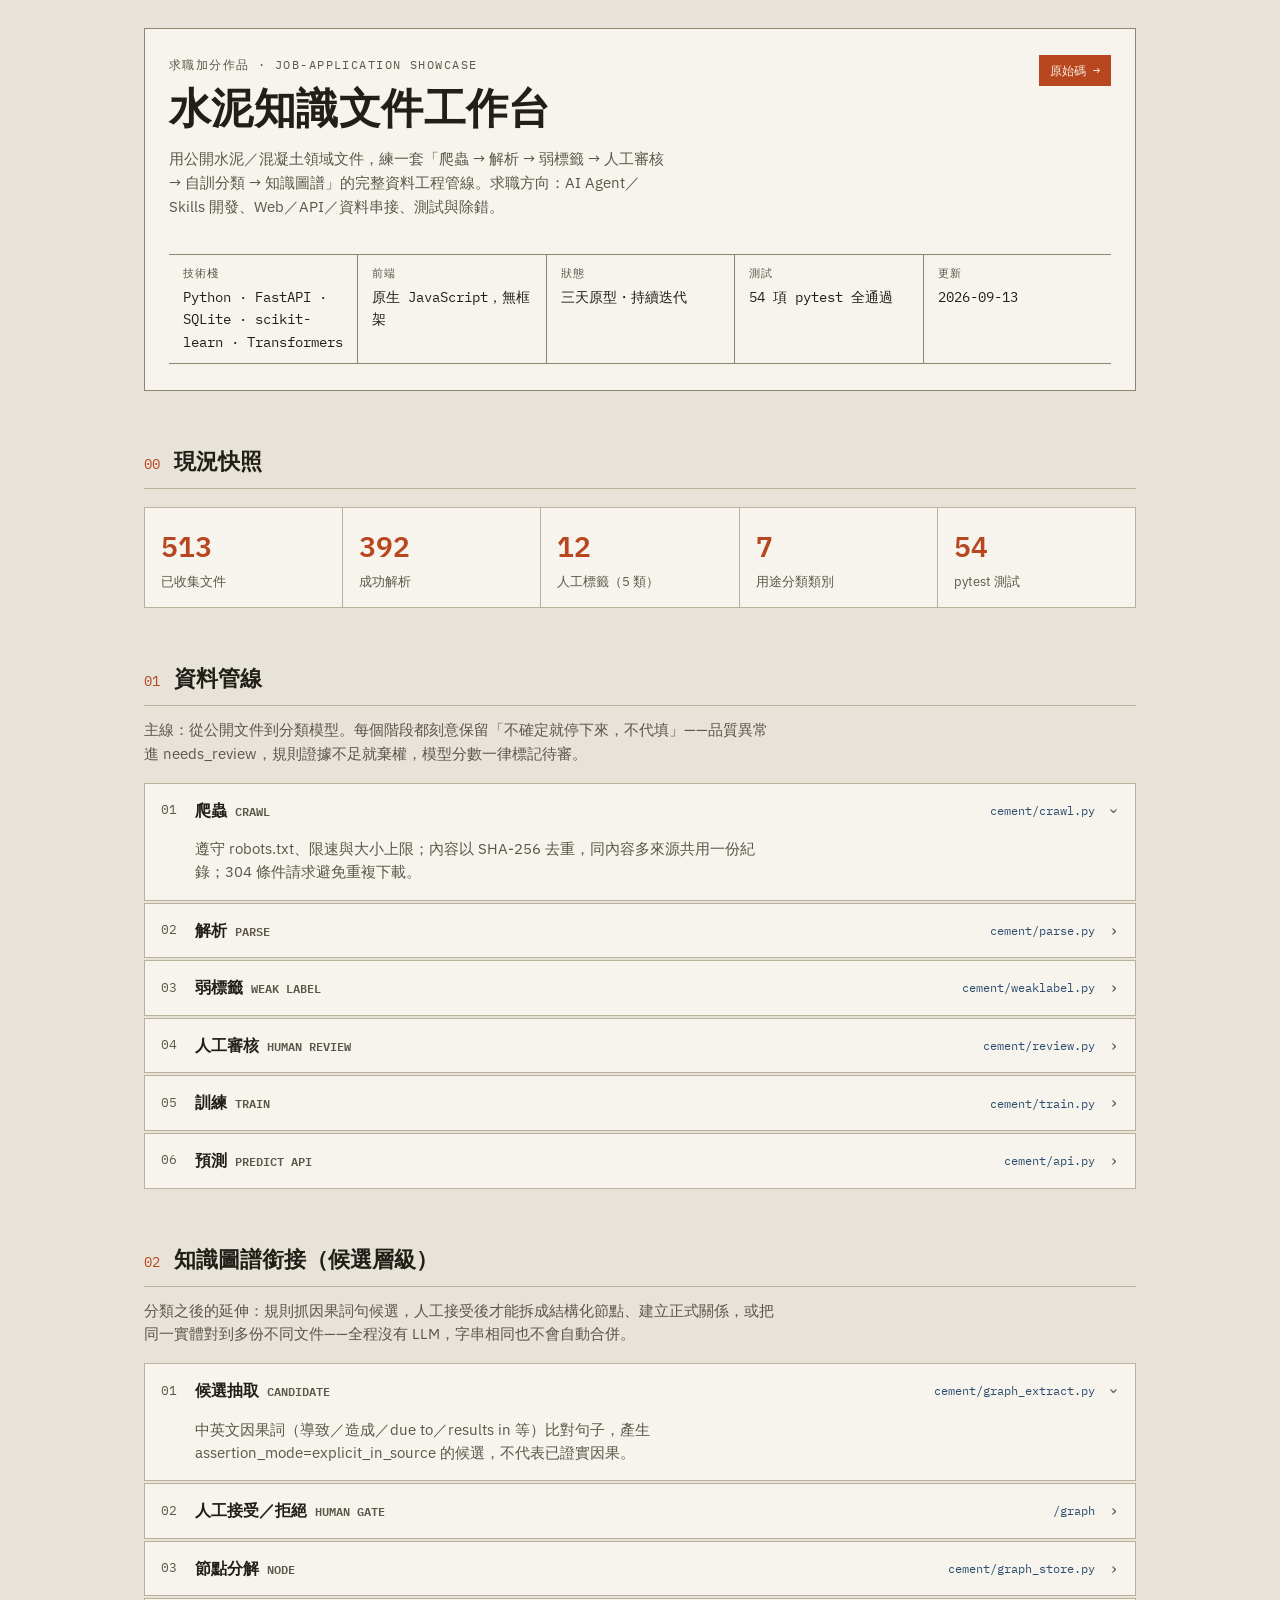
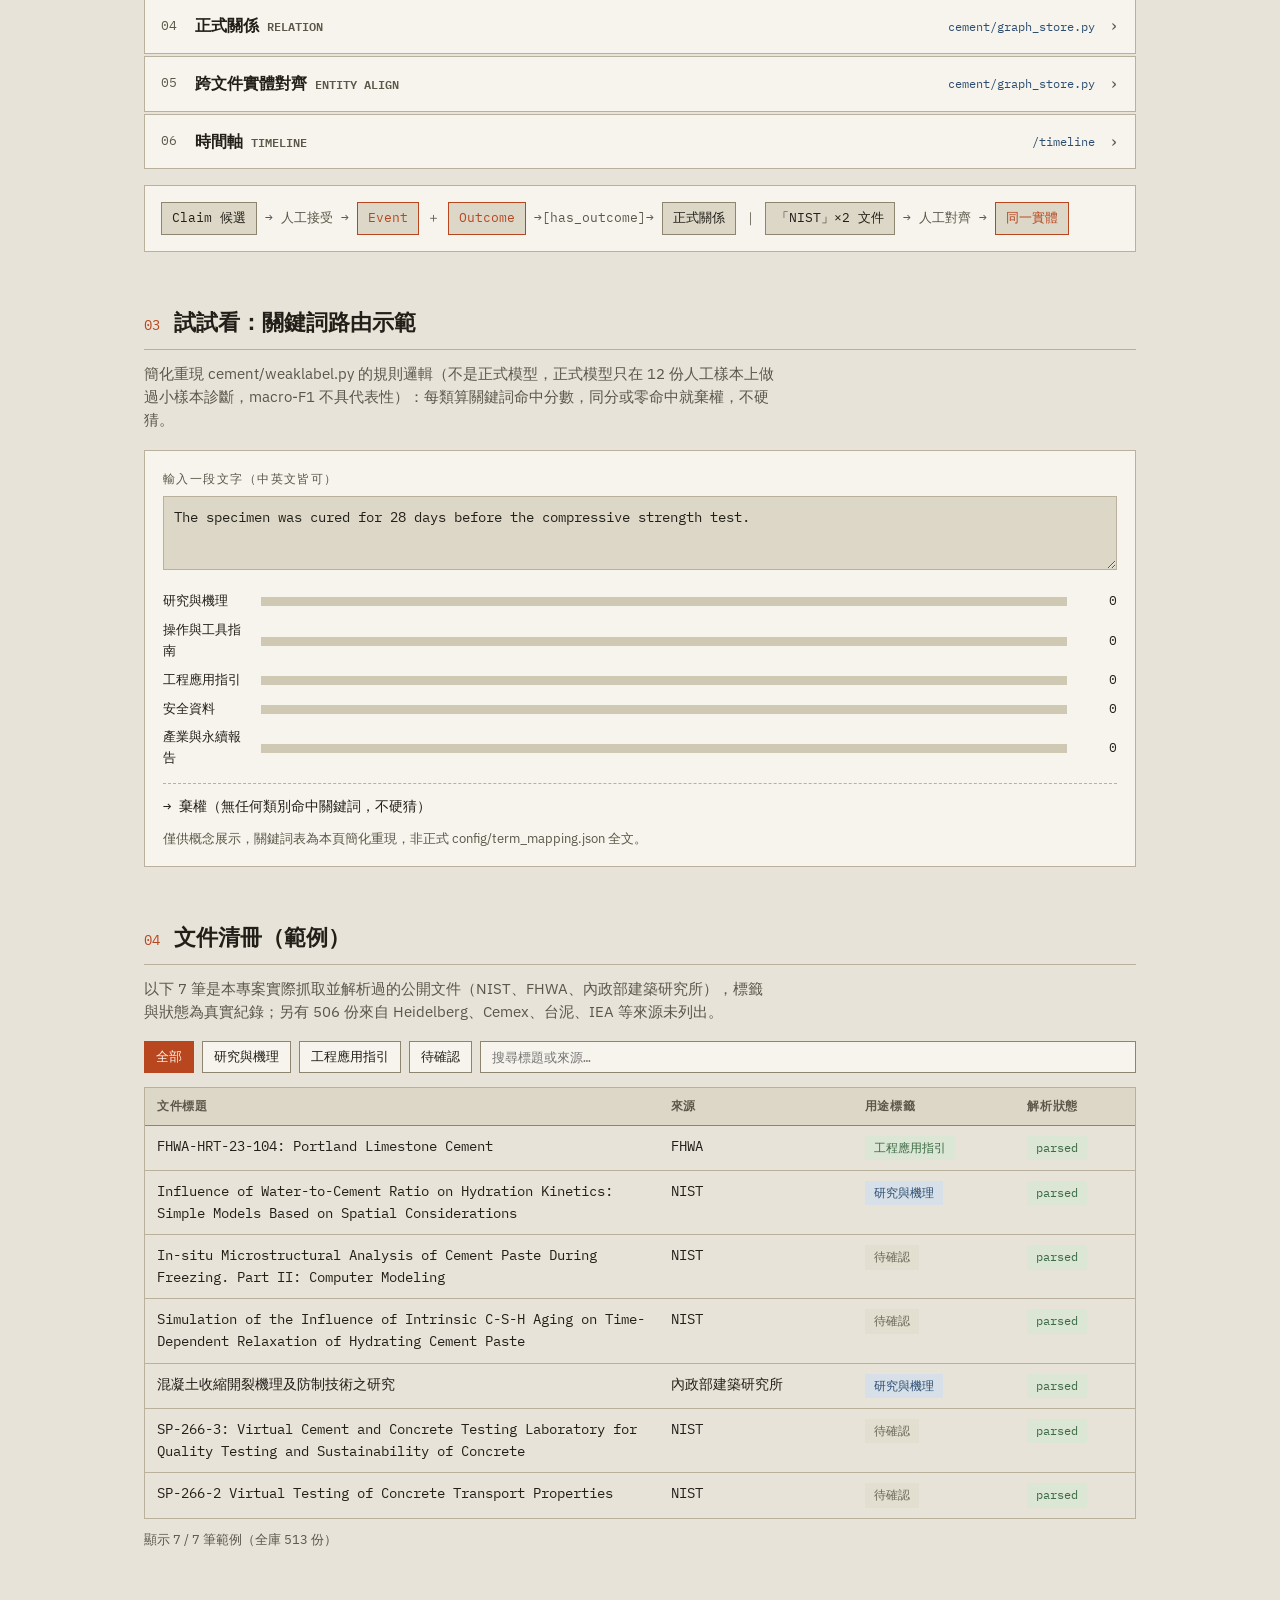
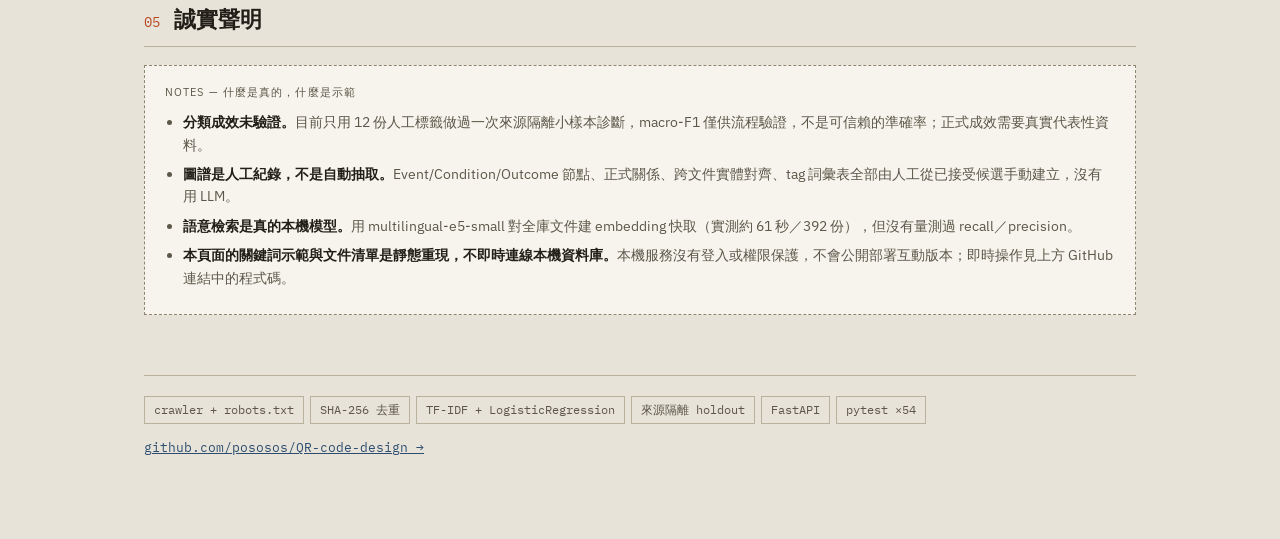
==== docs/index.html @ a8632bc9 "Move the interactive showcase to GitHub Pages instead of an Artifact The Claude Artifact page worked" ====
<!doctype html>
<html lang="zh-Hant">
<head>
<meta charset="utf-8">
<meta name="viewport" content="width=device-width,initial-scale=1">
<title>水泥知識文件工作台</title>
<meta name="description" content="求職展示頁：水泥領域文件分類與知識圖譜原型的架構、互動示範與誠實限制聲明。">
<link rel="preconnect" href="https://fonts.googleapis.com">
<link rel="stylesheet" href="https://fonts.googleapis.com/css2?family=IBM+Plex+Sans+Condensed:wght@600;700&family=IBM+Plex+Sans:wght@400;500;600&family=IBM+Plex+Mono:wght@400;500;600&display=swap">
<style>
:root{
  --bg:#e7e3d8; --surface:#f6f4ec; --surface-2:#dcd7c6; --surface-3:#cfc9b4;
  --ink:#221f19; --ink-muted:#5c574a; --border:#b9b19c; --border-strong:#8d8570;
  --accent:#b8461f; --accent-ink:#fbf1e6; --accent-soft:#e7d3c4;
  --blue:#2c4d70; --blue-soft:#d7e0e8;
  --ok:#3d6b45; --ok-soft:#dbe6d5; --warn:#96691f; --warn-soft:#ecdfc0; --muted-pill:#6b6656; --muted-soft:#e2ded0;
  color-scheme: light;
}
@media (prefers-color-scheme: dark){
  :root:not([data-theme="light"]){
    --bg:#17140f; --surface:#1e1a14; --surface-2:#28231b; --surface-3:#332c21;
    --ink:#ece6d6; --ink-muted:#a89f8a; --border:#3c3527; --border-strong:#554b37;
    --accent:#e2793f; --accent-ink:#1b0f06; --accent-soft:#3a2519;
    --blue:#7fa0c4; --blue-soft:#20364c;
    --ok:#7cb684; --ok-soft:#233426; --warn:#d6a94f; --warn-soft:#3a3018; --muted-pill:#a9a28e; --muted-soft:#2b271e;
    color-scheme: dark;
  }
}
:root[data-theme="dark"]{
  --bg:#17140f; --surface:#1e1a14; --surface-2:#28231b; --surface-3:#332c21;
  --ink:#ece6d6; --ink-muted:#a89f8a; --border:#3c3527; --border-strong:#554b37;
  --accent:#e2793f; --accent-ink:#1b0f06; --accent-soft:#3a2519;
  --blue:#7fa0c4; --blue-soft:#20364c;
  --ok:#7cb684; --ok-soft:#233426; --warn:#d6a94f; --warn-soft:#3a3018; --muted-pill:#a9a28e; --muted-soft:#2b271e;
  color-scheme: dark;
}
*{box-sizing:border-box}
html{background:var(--bg)}
body{background:var(--bg);color:var(--ink);font:16px/1.6 "IBM Plex Sans",system-ui,sans-serif;margin:0}
img{max-width:100%}
[hidden]{display:none!important}
h1,h2,h3{font-family:"IBM Plex Sans Condensed","IBM Plex Sans",system-ui,sans-serif;font-weight:700;text-wrap:balance;margin:0;color:var(--ink)}
code,.mono,.stat-num,.pill,th,td,.field-value{font-family:"IBM Plex Mono",ui-monospace,monospace}
a{color:var(--blue)}
.wrap{max-width:1040px;margin:0 auto;padding:28px 24px 80px}
.eyebrow{font-family:"IBM Plex Mono";font-size:12px;letter-spacing:.12em;text-transform:uppercase;color:var(--ink-muted)}
::selection{background:var(--accent-soft)}
:focus-visible{outline:2px solid var(--accent);outline-offset:2px}

.titleblock{
  position:relative;border:1px solid var(--border-strong);background:
    linear-gradient(var(--surface),var(--surface)),
    repeating-linear-gradient(0deg, transparent 0 27px, var(--border) 27px 28px),
    repeating-linear-gradient(90deg, transparent 0 27px, var(--border) 27px 28px);
  background-blend-mode:normal, soft-light, soft-light;
  padding:26px 24px;
}
.titleblock-top{display:flex;justify-content:space-between;align-items:flex-start;gap:20px;flex-wrap:wrap}
.titleblock h1{font-size:clamp(28px,5vw,42px);letter-spacing:.01em}
.titleblock .sub{color:var(--ink-muted);margin-top:6px;max-width:56ch;font-size:15px}
.badge{border:1px solid var(--border-strong);padding:5px 10px;font-family:"IBM Plex Mono";font-size:12px;background:var(--surface);white-space:nowrap;text-decoration:none;display:inline-block}
.badge.accent{background:var(--accent);color:var(--accent-ink);border-color:var(--accent)}
.fields{display:grid;grid-template-columns:repeat(auto-fit,minmax(150px,1fr));gap:0;border-top:1px solid var(--border-strong);margin-top:20px}
.field{border-left:1px solid var(--border-strong);border-bottom:1px solid var(--border-strong);padding:10px 14px}
.field:first-child{border-left:none}
.field-label{font-size:11px;letter-spacing:.1em;text-transform:uppercase;color:var(--ink-muted)}
.field-value{font-size:14px;margin-top:3px}

section{margin-top:52px}
.section-head{display:flex;align-items:baseline;gap:14px;margin-bottom:18px;border-bottom:1px solid var(--border);padding-bottom:10px}
.section-num{font-family:"IBM Plex Mono";color:var(--accent);font-size:14px}
.section-head h2{font-size:22px}
.section-desc{color:var(--ink-muted);font-size:14.5px;max-width:70ch;margin-top:-6px;margin-bottom:18px}

.pipeline{display:flex;flex-direction:column;gap:2px}
.stage{background:var(--surface);border:1px solid var(--border)}
.stage-head{display:flex;align-items:center;gap:14px;padding:14px 16px;cursor:pointer;width:100%;text-align:left;background:none;border:0;font:inherit;color:inherit}
.stage-num{font-family:"IBM Plex Mono";color:var(--ink-muted);font-size:13px;width:20px;flex-shrink:0}
.stage-title{font-weight:600;flex:1;min-width:0}
.stage-title .en{color:var(--ink-muted);font-family:"IBM Plex Mono";font-size:12px;margin-left:8px}
.stage-file{font-family:"IBM Plex Mono";font-size:12px;color:var(--blue);flex-shrink:0}
.stage-chevron{font-family:"IBM Plex Mono";color:var(--ink-muted);transition:transform .15s ease}
.stage[data-open="true"] .stage-chevron{transform:rotate(90deg)}
.stage-body{padding:0 16px 16px 50px;color:var(--ink-muted);font-size:14.5px;max-width:70ch}
.stage-body p{margin:0}

.stats{display:grid;grid-template-columns:repeat(auto-fit,minmax(130px,1fr));gap:1px;background:var(--border);border:1px solid var(--border)}
.stat{background:var(--surface);padding:16px}
.stat-num{font-size:28px;font-weight:600;color:var(--accent)}
.stat-label{font-size:12.5px;color:var(--ink-muted);margin-top:2px}

.demo-box{border:1px solid var(--border);background:var(--surface);padding:18px}
.demo-box textarea{width:100%;min-height:74px;font:14px/1.5 "IBM Plex Mono",monospace;background:var(--surface-2);color:var(--ink);border:1px solid var(--border);padding:10px;resize:vertical}
.demo-box textarea:focus-visible{outline:2px solid var(--accent);outline-offset:1px}
.demo-scores{display:grid;gap:8px;margin-top:14px}
.score-row{display:grid;grid-template-columns:88px 1fr 40px;align-items:center;gap:10px;font-size:13px}
.score-track{height:9px;background:var(--surface-3);position:relative;overflow:hidden}
.score-fill{height:100%;background:var(--muted-pill);transition:width .25s ease, background .25s ease}
.score-fill.winner{background:var(--accent)}
.demo-verdict{margin-top:14px;font-family:"IBM Plex Mono";font-size:13.5px;padding-top:12px;border-top:1px dashed var(--border)}
.demo-note{margin-top:10px;color:var(--ink-muted);font-size:12.5px}

.table-tools{display:flex;gap:8px;flex-wrap:wrap;margin-bottom:14px}
.chip{border:1px solid var(--border-strong);background:var(--surface);color:var(--ink);font-family:"IBM Plex Mono";font-size:12.5px;padding:6px 11px;cursor:pointer}
.chip[aria-pressed="true"]{background:var(--ink);color:var(--surface);border-color:var(--ink)}
:root[data-theme="dark"] .chip[aria-pressed="true"], :root:not([data-theme="light"]) .chip[aria-pressed="true"]{background:var(--accent);color:var(--accent-ink);border-color:var(--accent)}
.chip-search{flex:1;min-width:160px;border:1px solid var(--border-strong);background:var(--surface);color:var(--ink);font-family:"IBM Plex Mono";font-size:12.5px;padding:6px 11px}
.table-scroll{overflow-x:auto;border:1px solid var(--border)}
table{width:100%;border-collapse:collapse;font-size:13.5px;min-width:560px}
th{text-align:left;font-family:"IBM Plex Mono";font-size:11.5px;letter-spacing:.06em;text-transform:uppercase;color:var(--ink-muted);padding:9px 12px;border-bottom:1px solid var(--border-strong);background:var(--surface-2)}
td{padding:10px 12px;border-bottom:1px solid var(--border);vertical-align:top}
tr:last-child td{border-bottom:none}
.doc-title{max-width:360px}
.pill{display:inline-block;font-size:11.5px;padding:2px 8px;border:1px solid transparent}
.pill.label-research{background:var(--blue-soft);color:var(--blue)}
.pill.label-guidance{background:var(--ok-soft);color:var(--ok)}
.pill.label-unlabeled{background:var(--muted-soft);color:var(--muted-pill)}
.pill.status-parsed{background:var(--ok-soft);color:var(--ok)}
.table-footnote{margin-top:10px;font-size:12.5px;color:var(--ink-muted)}

.graph-strip{display:flex;align-items:center;gap:8px;flex-wrap:wrap;font-family:"IBM Plex Mono";font-size:13px;padding:16px;border:1px solid var(--border);background:var(--surface)}
.graph-node{border:1px solid var(--border-strong);padding:5px 10px;background:var(--surface-2);white-space:nowrap}
.graph-node.human{border-color:var(--accent);color:var(--accent)}
.graph-arrow{color:var(--ink-muted)}

.notes{border:1px dashed var(--border-strong);padding:18px 20px;background:var(--surface)}
.notes .field-label{margin-bottom:10px}
.notes ul{margin:0;padding-left:18px}
.notes li{margin:7px 0;font-size:14px;color:var(--ink-muted)}
.notes li b{color:var(--ink);font-weight:600}

footer{margin-top:60px;border-top:1px solid var(--border);padding-top:20px;display:flex;justify-content:space-between;align-items:center;flex-wrap:wrap;gap:14px}
.stack-chips{display:flex;gap:6px;flex-wrap:wrap}
.stack-chip{font-family:"IBM Plex Mono";font-size:11.5px;color:var(--ink-muted);border:1px solid var(--border);padding:4px 9px}
footer a{font-family:"IBM Plex Mono";font-size:13px}

@media (prefers-reduced-motion: reduce){*{transition:none!important;animation:none!important}}
</style>
</head>
<body>
<div class="wrap">

  <div class="titleblock">
    <div class="titleblock-top">
      <div>
        <div class="eyebrow">求職加分作品 · Job-Application Showcase</div>
        <h1>水泥知識文件工作台</h1>
        <p class="sub">用公開水泥／混凝土領域文件，練一套「爬蟲 → 解析 → 弱標籤 → 人工審核 → 自訓分類 → 知識圖譜」的完整資料工程管線。求職方向：AI Agent／Skills 開發、Web／API／資料串接、測試與除錯。</p>
      </div>
      <a class="badge accent" href="https://github.com/pososos/QR-code-design" target="_blank" rel="noopener">原始碼 →</a>
    </div>
    <div class="fields">
      <div class="field"><div class="field-label">技術棧</div><div class="field-value">Python · FastAPI · SQLite · scikit-learn · Transformers</div></div>
      <div class="field"><div class="field-label">前端</div><div class="field-value">原生 JavaScript，無框架</div></div>
      <div class="field"><div class="field-label">狀態</div><div class="field-value">三天原型・持續迭代</div></div>
      <div class="field"><div class="field-label">測試</div><div class="field-value">54 項 pytest 全通過</div></div>
      <div class="field"><div class="field-label">更新</div><div class="field-value">2026-09-13</div></div>
    </div>
  </div>

  <section aria-labelledby="stats-h">
    <div class="section-head"><span class="section-num">00</span><h2 id="stats-h">現況快照</h2></div>
    <div class="stats">
      <div class="stat"><div class="stat-num">513</div><div class="stat-label">已收集文件</div></div>
      <div class="stat"><div class="stat-num">392</div><div class="stat-label">成功解析</div></div>
      <div class="stat"><div class="stat-num">12</div><div class="stat-label">人工標籤（5 類）</div></div>
      <div class="stat"><div class="stat-num">7</div><div class="stat-label">用途分類類別</div></div>
      <div class="stat"><div class="stat-num">54</div><div class="stat-label">pytest 測試</div></div>
    </div>
  </section>

  <section aria-labelledby="pipeline-h">
    <div class="section-head"><span class="section-num">01</span><h2 id="pipeline-h">資料管線</h2></div>
    <p class="section-desc">主線：從公開文件到分類模型。每個階段都刻意保留「不確定就停下來，不代填」——品質異常進 needs_review，規則證據不足就棄權，模型分數一律標記待審。</p>
    <div class="pipeline" id="pipelineMain"></div>
  </section>

  <section aria-labelledby="graph-h">
    <div class="section-head"><span class="section-num">02</span><h2 id="graph-h">知識圖譜銜接（候選層級）</h2></div>
    <p class="section-desc">分類之後的延伸：規則抓因果詞句候選，人工接受後才能拆成結構化節點、建立正式關係，或把同一實體對到多份不同文件——全程沒有 LLM，字串相同也不會自動合併。</p>
    <div class="pipeline" id="pipelineGraph"></div>
    <div class="graph-strip" style="margin-top:16px">
      <span class="graph-node">Claim 候選</span><span class="graph-arrow">→ 人工接受 →</span>
      <span class="graph-node human">Event</span><span class="graph-arrow">＋</span>
      <span class="graph-node human">Outcome</span><span class="graph-arrow">→[has_outcome]→</span>
      <span class="graph-node">正式關係</span><span class="graph-arrow">｜</span>
      <span class="graph-node">「NIST」×2 文件</span><span class="graph-arrow">→ 人工對齊 →</span>
      <span class="graph-node human">同一實體</span>
    </div>
  </section>

  <section aria-labelledby="demo-h">
    <div class="section-head"><span class="section-num">03</span><h2 id="demo-h">試試看：關鍵詞路由示範</h2></div>
    <p class="section-desc">簡化重現 cement/weaklabel.py 的規則邏輯（不是正式模型，正式模型只在 12 份人工樣本上做過小樣本診斷，macro-F1 不具代表性）：每類算關鍵詞命中分數，同分或零命中就棄權，不硬猜。</p>
    <div class="demo-box">
      <label for="demoInput" class="eyebrow" style="display:block;margin-bottom:8px">輸入一段文字（中英文皆可）</label>
      <textarea id="demoInput" placeholder="例如：The specimen was cured for 28 days before the compressive strength test.">The specimen was cured for 28 days before the compressive strength test.</textarea>
      <div class="demo-scores" id="demoScores"></div>
      <div class="demo-verdict" id="demoVerdict"></div>
      <div class="demo-note">僅供概念展示，關鍵詞表為本頁簡化重現，非正式 config/term_mapping.json 全文。</div>
    </div>
  </section>

  <section aria-labelledby="docs-h">
    <div class="section-head"><span class="section-num">04</span><h2 id="docs-h">文件清冊（範例）</h2></div>
    <p class="section-desc">以下 7 筆是本專案實際抓取並解析過的公開文件（NIST、FHWA、內政部建築研究所），標籤與狀態為真實紀錄；另有 506 份來自 Heidelberg、Cemex、台泥、IEA 等來源未列出。</p>
    <div class="table-tools" id="tableTools"></div>
    <div class="table-scroll">
      <table>
        <thead><tr><th>文件標題</th><th>來源</th><th>用途標籤</th><th>解析狀態</th></tr></thead>
        <tbody id="docRows"></tbody>
      </table>
    </div>
    <div class="table-footnote" id="tableFootnote"></div>
  </section>

  <section aria-labelledby="notes-h">
    <div class="section-head"><span class="section-num">05</span><h2 id="notes-h">誠實聲明</h2></div>
    <div class="notes">
      <div class="field-label">NOTES — 什麼是真的，什麼是示範</div>
      <ul>
        <li><b>分類成效未驗證。</b>目前只用 12 份人工標籤做過一次來源隔離小樣本診斷，macro-F1 僅供流程驗證，不是可信賴的準確率；正式成效需要真實代表性資料。</li>
        <li><b>圖譜是人工紀錄，不是自動抽取。</b>Event/Condition/Outcome 節點、正式關係、跨文件實體對齊、tag 詞彙表全部由人工從已接受候選手動建立，沒有用 LLM。</li>
        <li><b>語意檢索是真的本機模型。</b>用 multilingual-e5-small 對全庫文件建 embedding 快取（實測約 61 秒／392 份），但沒有量測過 recall／precision。</li>
        <li><b>本頁面的關鍵詞示範與文件清單是靜態重現，不即時連線本機資料庫。</b>本機服務沒有登入或權限保護，不會公開部署互動版本；即時操作見上方 GitHub 連結中的程式碼。</li>
      </ul>
    </div>
  </section>

  <footer>
    <div class="stack-chips">
      <span class="stack-chip">crawler + robots.txt</span>
      <span class="stack-chip">SHA-256 去重</span>
      <span class="stack-chip">TF-IDF + LogisticRegression</span>
      <span class="stack-chip">來源隔離 holdout</span>
      <span class="stack-chip">FastAPI</span>
      <span class="stack-chip">pytest ×54</span>
    </div>
    <a href="https://github.com/pososos/QR-code-design" target="_blank" rel="noopener">github.com/pososos/QR-code-design →</a>
  </footer>

</div>

<script>
const mainStages = [
  {en:'CRAWL', zh:'爬蟲', file:'cement/crawl.py', body:'遵守 robots.txt、限速與大小上限；內容以 SHA-256 去重，同內容多來源共用一份紀錄；304 條件請求避免重複下載。'},
  {en:'PARSE', zh:'解析', file:'cement/parse.py', body:'PDF／HTML 抽取文字並保留頁碼；全文過短標 needs_ocr，異常控制字元比例過高標 needs_review，兩者都不進訓練。'},
  {en:'WEAK LABEL', zh:'弱標籤', file:'cement/weaklabel.py', body:'領域詞規則計分，證據不足或多類衝突一律棄權；候選只是待審參考，不是真值，也不能覆寫人工標籤。'},
  {en:'HUMAN REVIEW', zh:'人工審核', file:'cement/review.py', body:'/review 介面逐份確認用途；文件群組與 split 一經儲存即凍結，避免同來源／近似文件跨越訓練與測試造成洩漏。'},
  {en:'TRAIN', zh:'訓練', file:'cement/train.py', body:'字元 2–4 gram TF-IDF ＋ Logistic Regression；測試集用獨立來源 holdout，不是隨機切分，並記錄模型登錄與信心校準桶。'},
  {en:'PREDICT API', zh:'預測', file:'cement/api.py', body:'分數未校準，回應固定 review_required=true；每次預測只讀取本機已訓練的 joblib，不接受上傳模型。'},
];
const graphStages = [
  {en:'CANDIDATE', zh:'候選抽取', file:'cement/graph_extract.py', body:'中英文因果詞（導致／造成／due to／results in 等）比對句子，產生 assertion_mode=explicit_in_source 的候選，不代表已證實因果。'},
  {en:'HUMAN GATE', zh:'人工接受／拒絕', file:'/graph', body:'所有候選預設 pending；文件重新解析造成內容改變時，舊版本尚未審核的候選自動標記 stale，已審核的維持為歷史紀錄。'},
  {en:'NODE', zh:'節點分解', file:'cement/graph_store.py', body:'從一筆已接受候選手動拆出 Event／Condition／Outcome，人工填寫 description，時間用相對描述（如 day 7）不猜日期。'},
  {en:'RELATION', zh:'正式關係', file:'cement/graph_store.py', body:'依 graph-contract.json 完整欄位記錄：relation_type、evidence_ids、assertion_mode、polarity 缺一不可。'},
  {en:'ENTITY ALIGN', zh:'跨文件實體對齊', file:'cement/graph_store.py', body:'規則詞表產生候選提及；人工明確選「連到既有實體」或「建立新實體」，字串相同不自動合併。'},
  {en:'TIMELINE', zh:'時間軸', file:'/timeline', body:'人工登錄的事件時間與爬蟲抓取時間分開列示，刻意不合併成一條假精確的排序。'},
];

function buildPipeline(container, stages){
  container.replaceChildren();
  stages.forEach((s,i)=>{
    const stage=document.createElement('div');
    stage.className='stage'; stage.dataset.open='false';
    const head=document.createElement('button');
    head.className='stage-head'; head.setAttribute('aria-expanded','false');
    head.innerHTML=`<span class="stage-num">${String(i+1).padStart(2,'0')}</span><span class="stage-title">${s.zh}<span class="en">${s.en}</span></span><span class="stage-file">${s.file}</span><span class="stage-chevron">›</span>`;
    const body=document.createElement('div');
    body.className='stage-body'; body.hidden=true;
    body.innerHTML=`<p>${s.body}</p>`;
    head.onclick=()=>{
      const open = stage.dataset.open==='true';
      stage.dataset.open = open? 'false':'true';
      head.setAttribute('aria-expanded', String(!open));
      body.hidden = open;
    };
    stage.append(head,body);
    container.append(stage);
  });
  const firstHead = container.querySelector('.stage-head');
  if(firstHead) firstHead.click();
}
buildPipeline(document.getElementById('pipelineMain'), mainStages);
buildPipeline(document.getElementById('pipelineGraph'), graphStages);

const ROUTES = {
  research:{zh:'研究與機理', terms:['hydration','kinetics','mechanism','experiment','microstructure','水化','機理','實驗','動力學']},
  manual:{zh:'操作與工具指南', terms:['manual','instructions','operate','tool','procedure','vcctl','操作','步驟','手冊']},
  guidance:{zh:'工程應用指引', terms:['guideline','specification','shall','recommend','pavement','規範','指引','建議']},
  safety:{zh:'安全資料', terms:['hazard','exposure','protective','sds','msds','glove','危害','安全','防護']},
  industry:{zh:'產業與永續報告', terms:['sustainability','emission','annual report','carbon','永續','排放','年報']},
};
function scoreText(text){
  const low=' '+text.toLowerCase()+' ';
  const scores={};
  for(const [key,def] of Object.entries(ROUTES)){
    let hits=0;
    for(const term of def.terms){ if(low.includes(term.toLowerCase())) hits++; }
    scores[key]=hits;
  }
  return scores;
}
function renderDemo(){
  const text=document.getElementById('demoInput').value;
  const scores=scoreText(text);
  const max=Math.max(1,...Object.values(scores));
  const sorted=Object.entries(scores).sort((a,b)=>b[1]-a[1]);
  const [topKey,topScore]=sorted[0];
  const tie = sorted.filter(([,v])=>v===topScore).length>1;
  const box=document.getElementById('demoScores'); box.replaceChildren();
  for(const [key,val] of sorted){
    const row=document.createElement('div'); row.className='score-row';
    const label=document.createElement('div'); label.textContent=ROUTES[key].zh;
    const track=document.createElement('div'); track.className='score-track';
    const fill=document.createElement('div'); fill.className='score-fill'+((!tie&&key===topKey&&topScore>0)?' winner':'');
    fill.style.width=(val/max*100)+'%';
    track.append(fill);
    const num=document.createElement('div'); num.className='mono'; num.style.textAlign='right'; num.textContent=val;
    row.append(label,track,num); box.append(row);
  }
  const verdict=document.getElementById('demoVerdict');
  if(topScore===0){ verdict.textContent='→ 棄權（無任何類別命中關鍵詞，不硬猜）'; }
  else if(tie){ verdict.textContent='→ 棄權（多類別同分，證據不足以判斷）'; }
  else{ verdict.textContent=`→ 候選分類：${ROUTES[topKey].zh}（${topKey}），命中 ${topScore} 個關鍵詞`; }
}
document.getElementById('demoInput').addEventListener('input', renderDemo);
renderDemo();

const DOCS = [
  {title:'FHWA-HRT-23-104: Portland Limestone Cement', source:'FHWA', label:'guidance', status:'parsed'},
  {title:'Influence of Water-to-Cement Ratio on Hydration Kinetics: Simple Models Based on Spatial Considerations', source:'NIST', label:'research', status:'parsed'},
  {title:'In-situ Microstructural Analysis of Cement Paste During Freezing. Part II: Computer Modeling', source:'NIST', label:'unlabeled', status:'parsed'},
  {title:'Simulation of the Influence of Intrinsic C-S-H Aging on Time-Dependent Relaxation of Hydrating Cement Paste', source:'NIST', label:'unlabeled', status:'parsed'},
  {title:'混凝土收縮開裂機理及防制技術之研究', source:'內政部建築研究所', label:'research', status:'parsed'},
  {title:'SP-266-3: Virtual Cement and Concrete Testing Laboratory for Quality Testing and Sustainability of Concrete', source:'NIST', label:'unlabeled', status:'parsed'},
  {title:'SP-266-2 Virtual Testing of Concrete Transport Properties', source:'NIST', label:'unlabeled', status:'parsed'},
];
const LABEL_ZH = {research:'研究與機理', guidance:'工程應用指引', unlabeled:'待確認'};
function renderTable(filterLabel, query){
  const rows=document.getElementById('docRows'); rows.replaceChildren();
  const q=(query||'').trim().toLowerCase();
  let shown=0;
  for(const d of DOCS){
    if(filterLabel!=='all' && d.label!==filterLabel) continue;
    if(q && !(d.title.toLowerCase().includes(q) || d.source.toLowerCase().includes(q))) continue;
    shown++;
    const tr=document.createElement('tr');
    const tdTitle=document.createElement('td'); tdTitle.className='doc-title'; tdTitle.textContent=d.title;
    const tdSource=document.createElement('td'); tdSource.textContent=d.source;
    const tdLabel=document.createElement('td'); const pillL=document.createElement('span'); pillL.className='pill label-'+d.label; pillL.textContent=LABEL_ZH[d.label]; tdLabel.append(pillL);
    const tdStatus=document.createElement('td'); const pillS=document.createElement('span'); pillS.className='pill status-'+d.status; pillS.textContent=d.status; tdStatus.append(pillS);
    tr.append(tdTitle,tdSource,tdLabel,tdStatus); rows.append(tr);
  }
  document.getElementById('tableFootnote').textContent = shown? `顯示 ${shown} / ${DOCS.length} 筆範例（全庫 513 份）` : '沒有符合篩選的範例文件。';
}
const tools=document.getElementById('tableTools');
const filters=[['all','全部'],['research','研究與機理'],['guidance','工程應用指引'],['unlabeled','待確認']];
let currentFilter='all';
filters.forEach(([key,label])=>{
  const chip=document.createElement('button'); chip.className='chip'; chip.textContent=label; chip.setAttribute('aria-pressed', key==='all'?'true':'false');
  chip.onclick=()=>{ currentFilter=key; tools.querySelectorAll('.chip').forEach(c=>c.setAttribute('aria-pressed', c===chip?'true':'false')); renderTable(currentFilter, search.value); };
  tools.append(chip);
});
const search=document.createElement('input'); search.className='chip-search'; search.placeholder='搜尋標題或來源…';
search.addEventListener('input', ()=>renderTable(currentFilter, search.value));
tools.append(search);
renderTable('all','');
</script>
</body>
</html>
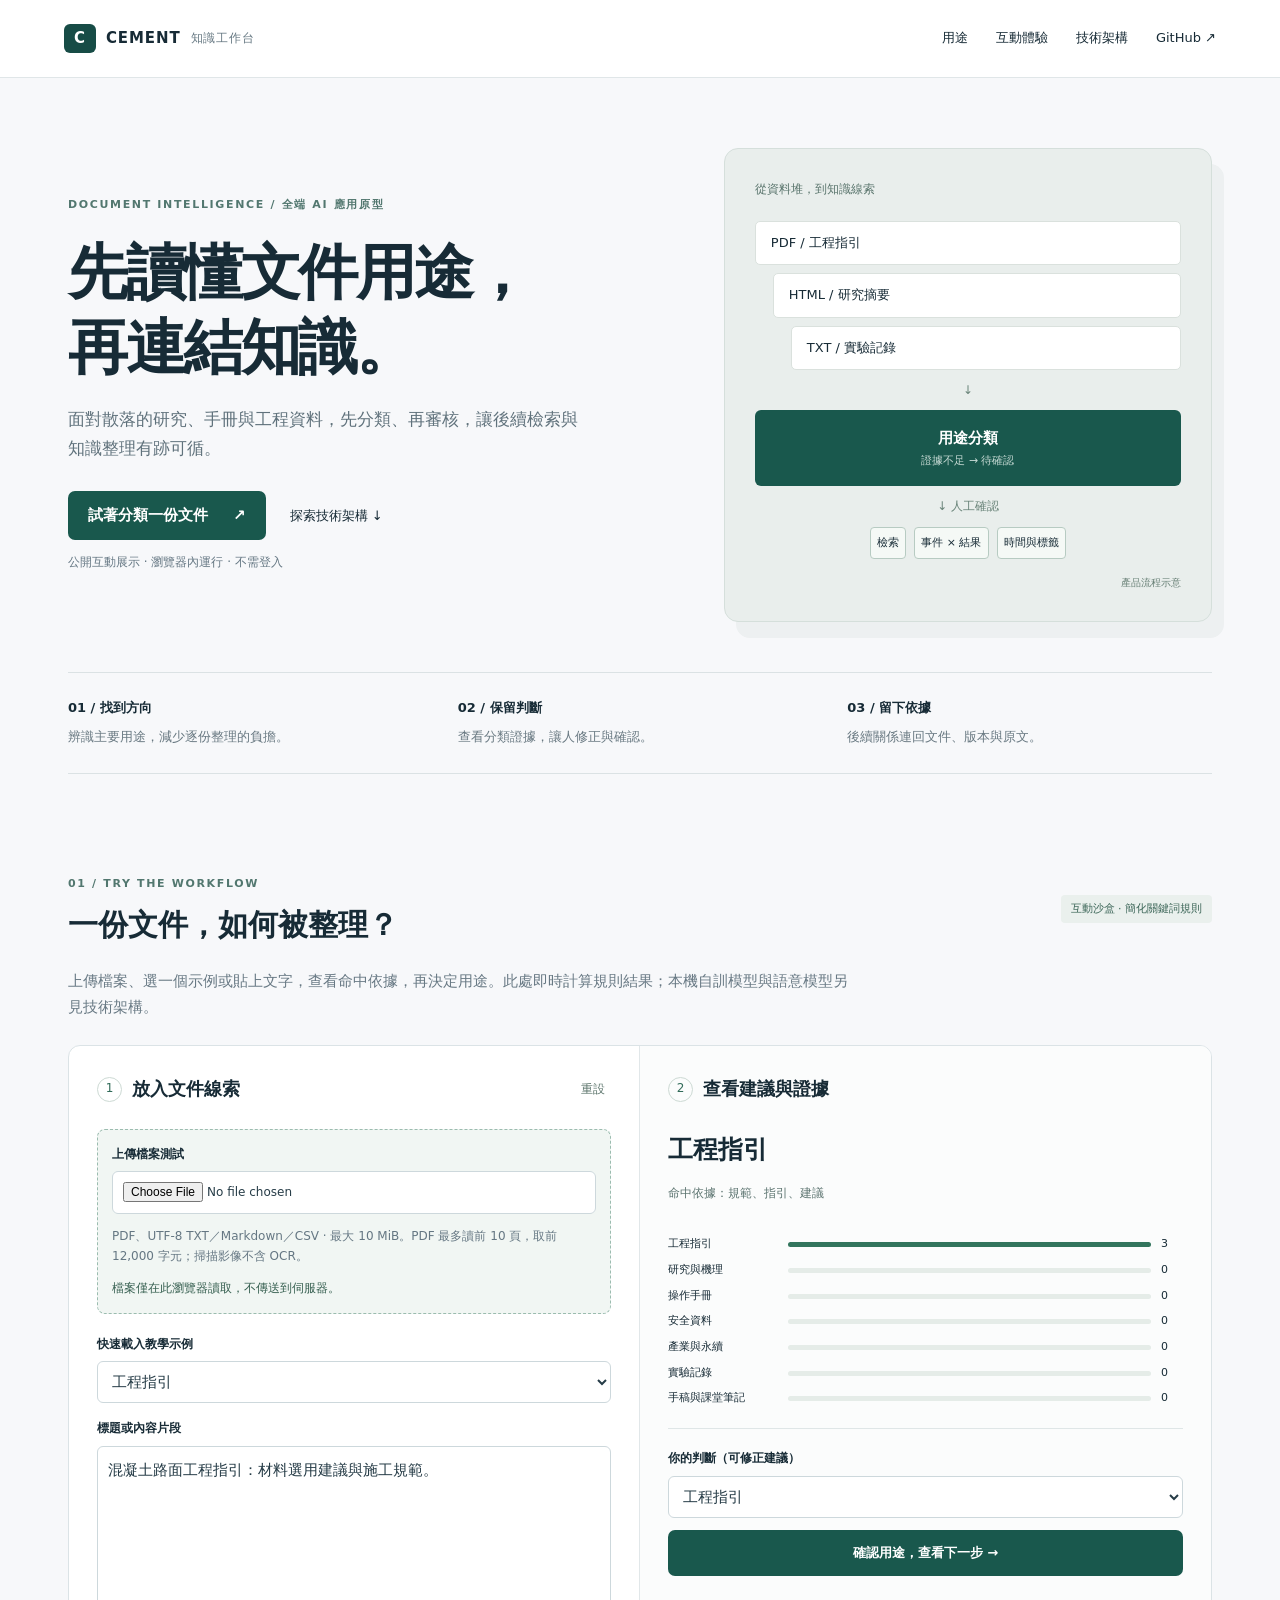
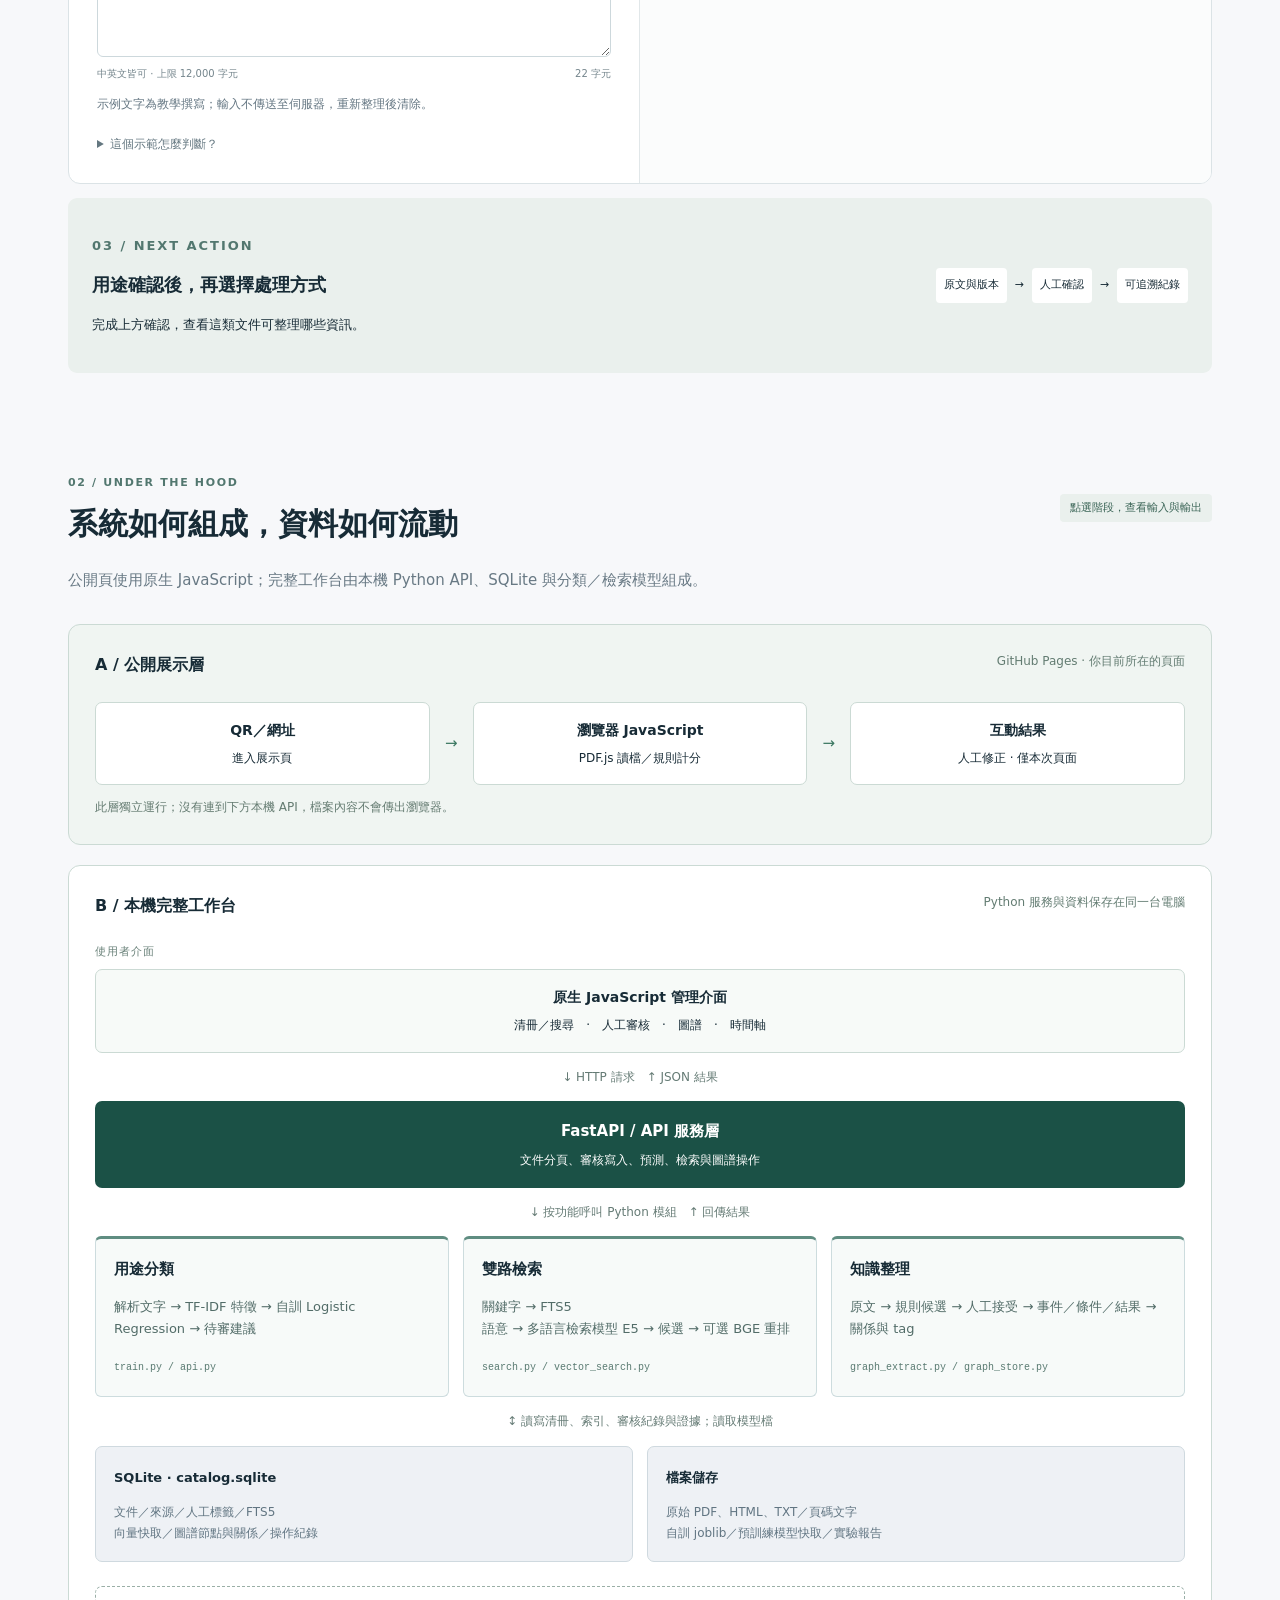
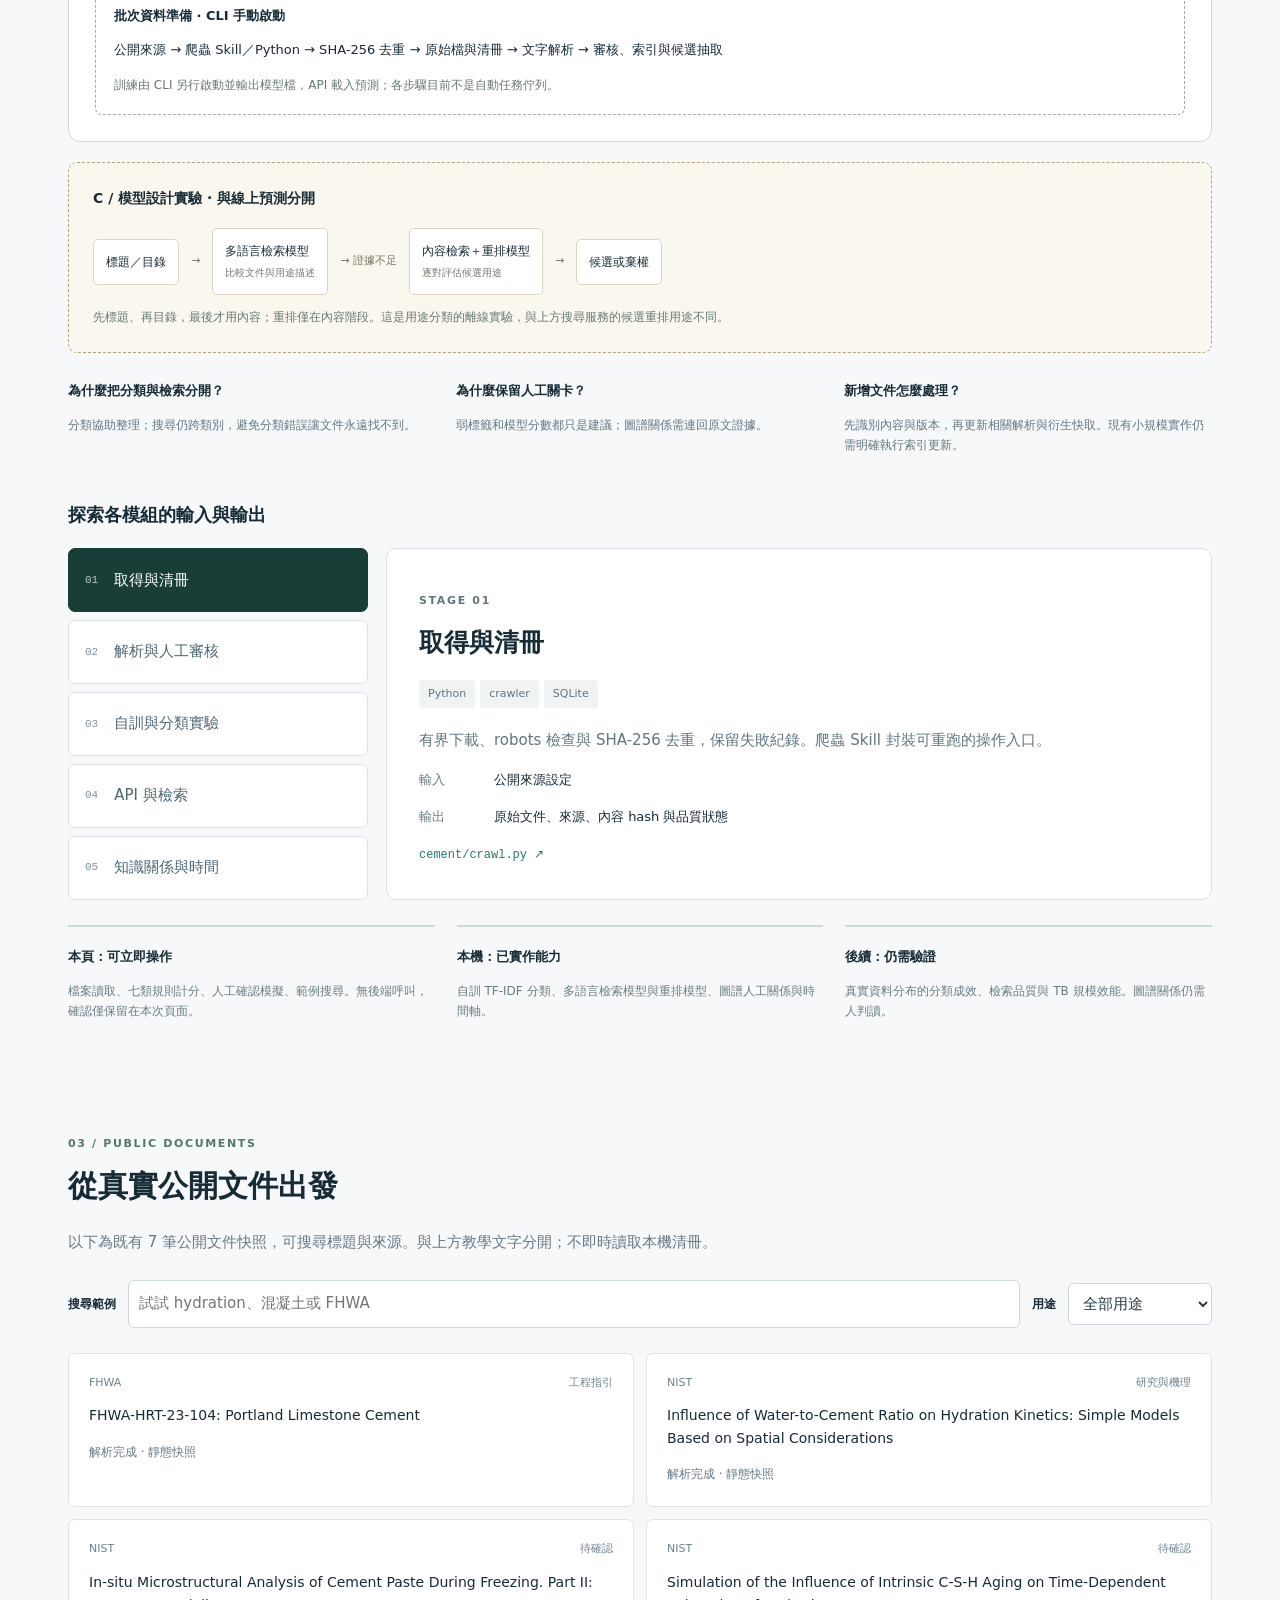
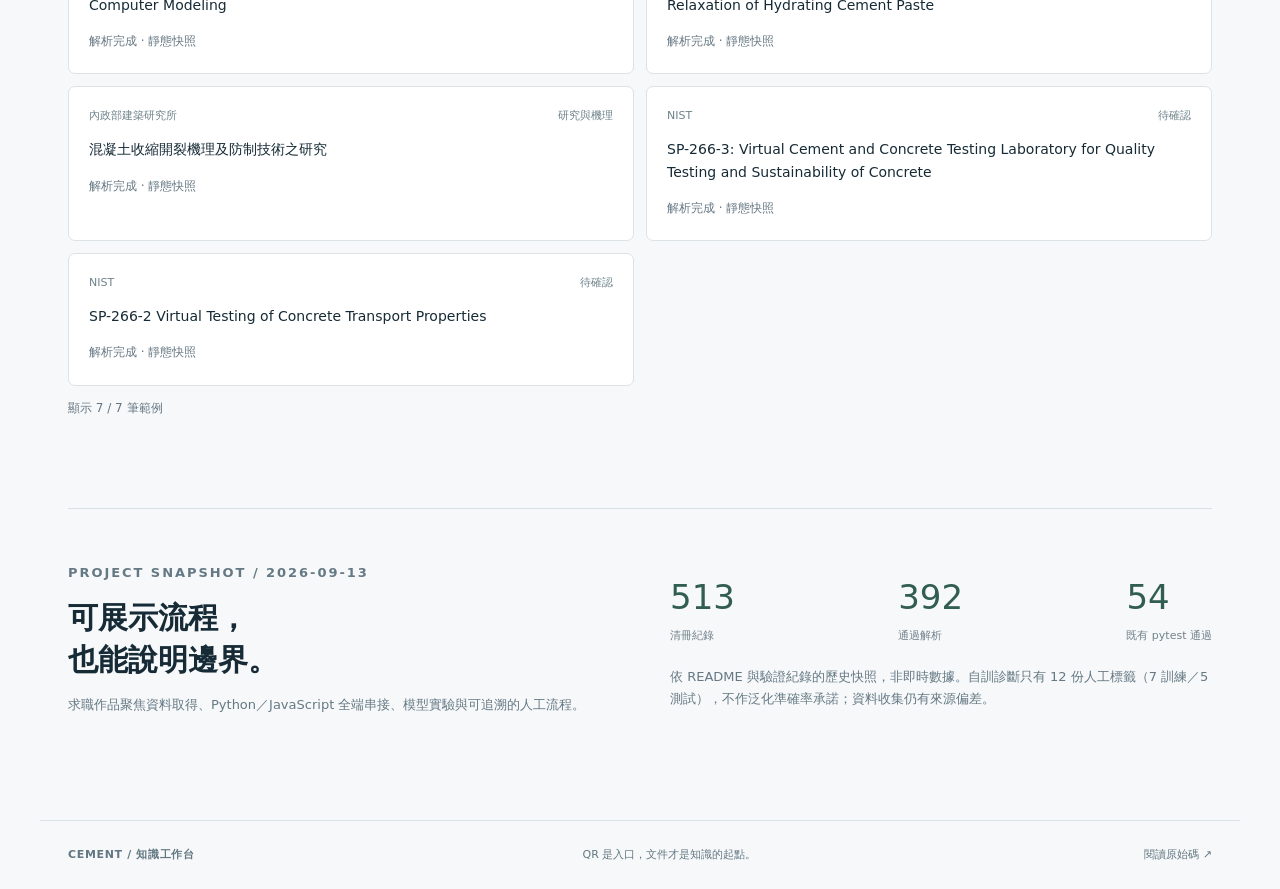
==== commit 2634f84d: "Redesign interactive showcase with local file upload and system architecture" ====
--- a/docs/index.html
+++ b/docs/index.html
@@ -1,372 +1,23 @@
 <!doctype html>
-<html lang="zh-Hant">
-<head>
-<meta charset="utf-8">
-<meta name="viewport" content="width=device-width,initial-scale=1">
-<title>水泥知識文件工作台</title>
-<meta name="description" content="求職展示頁：水泥領域文件分類與知識圖譜原型的架構、互動示範與誠實限制聲明。">
-<link rel="preconnect" href="https://fonts.googleapis.com">
-<link rel="stylesheet" href="https://fonts.googleapis.com/css2?family=IBM+Plex+Sans+Condensed:wght@600;700&family=IBM+Plex+Sans:wght@400;500;600&family=IBM+Plex+Mono:wght@400;500;600&display=swap">
-<style>
-:root{
-  --bg:#e7e3d8; --surface:#f6f4ec; --surface-2:#dcd7c6; --surface-3:#cfc9b4;
-  --ink:#221f19; --ink-muted:#5c574a; --border:#b9b19c; --border-strong:#8d8570;
-  --accent:#b8461f; --accent-ink:#fbf1e6; --accent-soft:#e7d3c4;
-  --blue:#2c4d70; --blue-soft:#d7e0e8;
-  --ok:#3d6b45; --ok-soft:#dbe6d5; --warn:#96691f; --warn-soft:#ecdfc0; --muted-pill:#6b6656; --muted-soft:#e2ded0;
-  color-scheme: light;
-}
-@media (prefers-color-scheme: dark){
-  :root:not([data-theme="light"]){
-    --bg:#17140f; --surface:#1e1a14; --surface-2:#28231b; --surface-3:#332c21;
-    --ink:#ece6d6; --ink-muted:#a89f8a; --border:#3c3527; --border-strong:#554b37;
-    --accent:#e2793f; --accent-ink:#1b0f06; --accent-soft:#3a2519;
-    --blue:#7fa0c4; --blue-soft:#20364c;
-    --ok:#7cb684; --ok-soft:#233426; --warn:#d6a94f; --warn-soft:#3a3018; --muted-pill:#a9a28e; --muted-soft:#2b271e;
-    color-scheme: dark;
-  }
-}
-:root[data-theme="dark"]{
-  --bg:#17140f; --surface:#1e1a14; --surface-2:#28231b; --surface-3:#332c21;
-  --ink:#ece6d6; --ink-muted:#a89f8a; --border:#3c3527; --border-strong:#554b37;
-  --accent:#e2793f; --accent-ink:#1b0f06; --accent-soft:#3a2519;
-  --blue:#7fa0c4; --blue-soft:#20364c;
-  --ok:#7cb684; --ok-soft:#233426; --warn:#d6a94f; --warn-soft:#3a3018; --muted-pill:#a9a28e; --muted-soft:#2b271e;
-  color-scheme: dark;
-}
-*{box-sizing:border-box}
-html{background:var(--bg)}
-body{background:var(--bg);color:var(--ink);font:16px/1.6 "IBM Plex Sans",system-ui,sans-serif;margin:0}
-img{max-width:100%}
-[hidden]{display:none!important}
-h1,h2,h3{font-family:"IBM Plex Sans Condensed","IBM Plex Sans",system-ui,sans-serif;font-weight:700;text-wrap:balance;margin:0;color:var(--ink)}
-code,.mono,.stat-num,.pill,th,td,.field-value{font-family:"IBM Plex Mono",ui-monospace,monospace}
-a{color:var(--blue)}
-.wrap{max-width:1040px;margin:0 auto;padding:28px 24px 80px}
-.eyebrow{font-family:"IBM Plex Mono";font-size:12px;letter-spacing:.12em;text-transform:uppercase;color:var(--ink-muted)}
-::selection{background:var(--accent-soft)}
-:focus-visible{outline:2px solid var(--accent);outline-offset:2px}
-
-.titleblock{
-  position:relative;border:1px solid var(--border-strong);background:
-    linear-gradient(var(--surface),var(--surface)),
-    repeating-linear-gradient(0deg, transparent 0 27px, var(--border) 27px 28px),
-    repeating-linear-gradient(90deg, transparent 0 27px, var(--border) 27px 28px);
-  background-blend-mode:normal, soft-light, soft-light;
-  padding:26px 24px;
-}
-.titleblock-top{display:flex;justify-content:space-between;align-items:flex-start;gap:20px;flex-wrap:wrap}
-.titleblock h1{font-size:clamp(28px,5vw,42px);letter-spacing:.01em}
-.titleblock .sub{color:var(--ink-muted);margin-top:6px;max-width:56ch;font-size:15px}
-.badge{border:1px solid var(--border-strong);padding:5px 10px;font-family:"IBM Plex Mono";font-size:12px;background:var(--surface);white-space:nowrap;text-decoration:none;display:inline-block}
-.badge.accent{background:var(--accent);color:var(--accent-ink);border-color:var(--accent)}
-.fields{display:grid;grid-template-columns:repeat(auto-fit,minmax(150px,1fr));gap:0;border-top:1px solid var(--border-strong);margin-top:20px}
-.field{border-left:1px solid var(--border-strong);border-bottom:1px solid var(--border-strong);padding:10px 14px}
-.field:first-child{border-left:none}
-.field-label{font-size:11px;letter-spacing:.1em;text-transform:uppercase;color:var(--ink-muted)}
-.field-value{font-size:14px;margin-top:3px}
-
-section{margin-top:52px}
-.section-head{display:flex;align-items:baseline;gap:14px;margin-bottom:18px;border-bottom:1px solid var(--border);padding-bottom:10px}
-.section-num{font-family:"IBM Plex Mono";color:var(--accent);font-size:14px}
-.section-head h2{font-size:22px}
-.section-desc{color:var(--ink-muted);font-size:14.5px;max-width:70ch;margin-top:-6px;margin-bottom:18px}
-
-.pipeline{display:flex;flex-direction:column;gap:2px}
-.stage{background:var(--surface);border:1px solid var(--border)}
-.stage-head{display:flex;align-items:center;gap:14px;padding:14px 16px;cursor:pointer;width:100%;text-align:left;background:none;border:0;font:inherit;color:inherit}
-.stage-num{font-family:"IBM Plex Mono";color:var(--ink-muted);font-size:13px;width:20px;flex-shrink:0}
-.stage-title{font-weight:600;flex:1;min-width:0}
-.stage-title .en{color:var(--ink-muted);font-family:"IBM Plex Mono";font-size:12px;margin-left:8px}
-.stage-file{font-family:"IBM Plex Mono";font-size:12px;color:var(--blue);flex-shrink:0}
-.stage-chevron{font-family:"IBM Plex Mono";color:var(--ink-muted);transition:transform .15s ease}
-.stage[data-open="true"] .stage-chevron{transform:rotate(90deg)}
-.stage-body{padding:0 16px 16px 50px;color:var(--ink-muted);font-size:14.5px;max-width:70ch}
-.stage-body p{margin:0}
-
-.stats{display:grid;grid-template-columns:repeat(auto-fit,minmax(130px,1fr));gap:1px;background:var(--border);border:1px solid var(--border)}
-.stat{background:var(--surface);padding:16px}
-.stat-num{font-size:28px;font-weight:600;color:var(--accent)}
-.stat-label{font-size:12.5px;color:var(--ink-muted);margin-top:2px}
-
-.demo-box{border:1px solid var(--border);background:var(--surface);padding:18px}
-.demo-box textarea{width:100%;min-height:74px;font:14px/1.5 "IBM Plex Mono",monospace;background:var(--surface-2);color:var(--ink);border:1px solid var(--border);padding:10px;resize:vertical}
-.demo-box textarea:focus-visible{outline:2px solid var(--accent);outline-offset:1px}
-.demo-scores{display:grid;gap:8px;margin-top:14px}
-.score-row{display:grid;grid-template-columns:88px 1fr 40px;align-items:center;gap:10px;font-size:13px}
-.score-track{height:9px;background:var(--surface-3);position:relative;overflow:hidden}
-.score-fill{height:100%;background:var(--muted-pill);transition:width .25s ease, background .25s ease}
-.score-fill.winner{background:var(--accent)}
-.demo-verdict{margin-top:14px;font-family:"IBM Plex Mono";font-size:13.5px;padding-top:12px;border-top:1px dashed var(--border)}
-.demo-note{margin-top:10px;color:var(--ink-muted);font-size:12.5px}
-
-.table-tools{display:flex;gap:8px;flex-wrap:wrap;margin-bottom:14px}
-.chip{border:1px solid var(--border-strong);background:var(--surface);color:var(--ink);font-family:"IBM Plex Mono";font-size:12.5px;padding:6px 11px;cursor:pointer}
-.chip[aria-pressed="true"]{background:var(--ink);color:var(--surface);border-color:var(--ink)}
-:root[data-theme="dark"] .chip[aria-pressed="true"], :root:not([data-theme="light"]) .chip[aria-pressed="true"]{background:var(--accent);color:var(--accent-ink);border-color:var(--accent)}
-.chip-search{flex:1;min-width:160px;border:1px solid var(--border-strong);background:var(--surface);color:var(--ink);font-family:"IBM Plex Mono";font-size:12.5px;padding:6px 11px}
-.table-scroll{overflow-x:auto;border:1px solid var(--border)}
-table{width:100%;border-collapse:collapse;font-size:13.5px;min-width:560px}
-th{text-align:left;font-family:"IBM Plex Mono";font-size:11.5px;letter-spacing:.06em;text-transform:uppercase;color:var(--ink-muted);padding:9px 12px;border-bottom:1px solid var(--border-strong);background:var(--surface-2)}
-td{padding:10px 12px;border-bottom:1px solid var(--border);vertical-align:top}
-tr:last-child td{border-bottom:none}
-.doc-title{max-width:360px}
-.pill{display:inline-block;font-size:11.5px;padding:2px 8px;border:1px solid transparent}
-.pill.label-research{background:var(--blue-soft);color:var(--blue)}
-.pill.label-guidance{background:var(--ok-soft);color:var(--ok)}
-.pill.label-unlabeled{background:var(--muted-soft);color:var(--muted-pill)}
-.pill.status-parsed{background:var(--ok-soft);color:var(--ok)}
-.table-footnote{margin-top:10px;font-size:12.5px;color:var(--ink-muted)}
-
-.graph-strip{display:flex;align-items:center;gap:8px;flex-wrap:wrap;font-family:"IBM Plex Mono";font-size:13px;padding:16px;border:1px solid var(--border);background:var(--surface)}
-.graph-node{border:1px solid var(--border-strong);padding:5px 10px;background:var(--surface-2);white-space:nowrap}
-.graph-node.human{border-color:var(--accent);color:var(--accent)}
-.graph-arrow{color:var(--ink-muted)}
-
-.notes{border:1px dashed var(--border-strong);padding:18px 20px;background:var(--surface)}
-.notes .field-label{margin-bottom:10px}
-.notes ul{margin:0;padding-left:18px}
-.notes li{margin:7px 0;font-size:14px;color:var(--ink-muted)}
-.notes li b{color:var(--ink);font-weight:600}
-
-footer{margin-top:60px;border-top:1px solid var(--border);padding-top:20px;display:flex;justify-content:space-between;align-items:center;flex-wrap:wrap;gap:14px}
-.stack-chips{display:flex;gap:6px;flex-wrap:wrap}
-.stack-chip{font-family:"IBM Plex Mono";font-size:11.5px;color:var(--ink-muted);border:1px solid var(--border);padding:4px 9px}
-footer a{font-family:"IBM Plex Mono";font-size:13px}
-
-@media (prefers-reduced-motion: reduce){*{transition:none!important;animation:none!important}}
-</style>
-</head>
-<body>
-<div class="wrap">
-
-  <div class="titleblock">
-    <div class="titleblock-top">
-      <div>
-        <div class="eyebrow">求職加分作品 · Job-Application Showcase</div>
-        <h1>水泥知識文件工作台</h1>
-        <p class="sub">用公開水泥／混凝土領域文件，練一套「爬蟲 → 解析 → 弱標籤 → 人工審核 → 自訓分類 → 知識圖譜」的完整資料工程管線。求職方向：AI Agent／Skills 開發、Web／API／資料串接、測試與除錯。</p>
-      </div>
-      <a class="badge accent" href="https://github.com/pososos/QR-code-design" target="_blank" rel="noopener">原始碼 →</a>
-    </div>
-    <div class="fields">
-      <div class="field"><div class="field-label">技術棧</div><div class="field-value">Python · FastAPI · SQLite · scikit-learn · Transformers</div></div>
-      <div class="field"><div class="field-label">前端</div><div class="field-value">原生 JavaScript，無框架</div></div>
-      <div class="field"><div class="field-label">狀態</div><div class="field-value">三天原型・持續迭代</div></div>
-      <div class="field"><div class="field-label">測試</div><div class="field-value">54 項 pytest 全通過</div></div>
-      <div class="field"><div class="field-label">更新</div><div class="field-value">2026-09-13</div></div>
-    </div>
-  </div>
-
-  <section aria-labelledby="stats-h">
-    <div class="section-head"><span class="section-num">00</span><h2 id="stats-h">現況快照</h2></div>
-    <div class="stats">
-      <div class="stat"><div class="stat-num">513</div><div class="stat-label">已收集文件</div></div>
-      <div class="stat"><div class="stat-num">392</div><div class="stat-label">成功解析</div></div>
-      <div class="stat"><div class="stat-num">12</div><div class="stat-label">人工標籤（5 類）</div></div>
-      <div class="stat"><div class="stat-num">7</div><div class="stat-label">用途分類類別</div></div>
-      <div class="stat"><div class="stat-num">54</div><div class="stat-label">pytest 測試</div></div>
-    </div>
-  </section>
-
-  <section aria-labelledby="pipeline-h">
-    <div class="section-head"><span class="section-num">01</span><h2 id="pipeline-h">資料管線</h2></div>
-    <p class="section-desc">主線：從公開文件到分類模型。每個階段都刻意保留「不確定就停下來，不代填」——品質異常進 needs_review，規則證據不足就棄權，模型分數一律標記待審。</p>
-    <div class="pipeline" id="pipelineMain"></div>
-  </section>
-
-  <section aria-labelledby="graph-h">
-    <div class="section-head"><span class="section-num">02</span><h2 id="graph-h">知識圖譜銜接（候選層級）</h2></div>
-    <p class="section-desc">分類之後的延伸：規則抓因果詞句候選，人工接受後才能拆成結構化節點、建立正式關係，或把同一實體對到多份不同文件——全程沒有 LLM，字串相同也不會自動合併。</p>
-    <div class="pipeline" id="pipelineGraph"></div>
-    <div class="graph-strip" style="margin-top:16px">
-      <span class="graph-node">Claim 候選</span><span class="graph-arrow">→ 人工接受 →</span>
-      <span class="graph-node human">Event</span><span class="graph-arrow">＋</span>
-      <span class="graph-node human">Outcome</span><span class="graph-arrow">→[has_outcome]→</span>
-      <span class="graph-node">正式關係</span><span class="graph-arrow">｜</span>
-      <span class="graph-node">「NIST」×2 文件</span><span class="graph-arrow">→ 人工對齊 →</span>
-      <span class="graph-node human">同一實體</span>
-    </div>
-  </section>
-
-  <section aria-labelledby="demo-h">
-    <div class="section-head"><span class="section-num">03</span><h2 id="demo-h">試試看：關鍵詞路由示範</h2></div>
-    <p class="section-desc">簡化重現 cement/weaklabel.py 的規則邏輯（不是正式模型，正式模型只在 12 份人工樣本上做過小樣本診斷，macro-F1 不具代表性）：每類算關鍵詞命中分數，同分或零命中就棄權，不硬猜。</p>
-    <div class="demo-box">
-      <label for="demoInput" class="eyebrow" style="display:block;margin-bottom:8px">輸入一段文字（中英文皆可）</label>
-      <textarea id="demoInput" placeholder="例如：The specimen was cured for 28 days before the compressive strength test.">The specimen was cured for 28 days before the compressive strength test.</textarea>
-      <div class="demo-scores" id="demoScores"></div>
-      <div class="demo-verdict" id="demoVerdict"></div>
-      <div class="demo-note">僅供概念展示，關鍵詞表為本頁簡化重現，非正式 config/term_mapping.json 全文。</div>
-    </div>
-  </section>
-
-  <section aria-labelledby="docs-h">
-    <div class="section-head"><span class="section-num">04</span><h2 id="docs-h">文件清冊（範例）</h2></div>
-    <p class="section-desc">以下 7 筆是本專案實際抓取並解析過的公開文件（NIST、FHWA、內政部建築研究所），標籤與狀態為真實紀錄；另有 506 份來自 Heidelberg、Cemex、台泥、IEA 等來源未列出。</p>
-    <div class="table-tools" id="tableTools"></div>
-    <div class="table-scroll">
-      <table>
-        <thead><tr><th>文件標題</th><th>來源</th><th>用途標籤</th><th>解析狀態</th></tr></thead>
-        <tbody id="docRows"></tbody>
-      </table>
-    </div>
-    <div class="table-footnote" id="tableFootnote"></div>
-  </section>
-
-  <section aria-labelledby="notes-h">
-    <div class="section-head"><span class="section-num">05</span><h2 id="notes-h">誠實聲明</h2></div>
-    <div class="notes">
-      <div class="field-label">NOTES — 什麼是真的，什麼是示範</div>
-      <ul>
-        <li><b>分類成效未驗證。</b>目前只用 12 份人工標籤做過一次來源隔離小樣本診斷，macro-F1 僅供流程驗證，不是可信賴的準確率；正式成效需要真實代表性資料。</li>
-        <li><b>圖譜是人工紀錄，不是自動抽取。</b>Event/Condition/Outcome 節點、正式關係、跨文件實體對齊、tag 詞彙表全部由人工從已接受候選手動建立，沒有用 LLM。</li>
-        <li><b>語意檢索是真的本機模型。</b>用 multilingual-e5-small 對全庫文件建 embedding 快取（實測約 61 秒／392 份），但沒有量測過 recall／precision。</li>
-        <li><b>本頁面的關鍵詞示範與文件清單是靜態重現，不即時連線本機資料庫。</b>本機服務沒有登入或權限保護，不會公開部署互動版本；即時操作見上方 GitHub 連結中的程式碼。</li>
-      </ul>
-    </div>
-  </section>
-
-  <footer>
-    <div class="stack-chips">
-      <span class="stack-chip">crawler + robots.txt</span>
-      <span class="stack-chip">SHA-256 去重</span>
-      <span class="stack-chip">TF-IDF + LogisticRegression</span>
-      <span class="stack-chip">來源隔離 holdout</span>
-      <span class="stack-chip">FastAPI</span>
-      <span class="stack-chip">pytest ×54</span>
-    </div>
-    <a href="https://github.com/pososos/QR-code-design" target="_blank" rel="noopener">github.com/pososos/QR-code-design →</a>
-  </footer>
-
-</div>
-
-<script>
-const mainStages = [
-  {en:'CRAWL', zh:'爬蟲', file:'cement/crawl.py', body:'遵守 robots.txt、限速與大小上限；內容以 SHA-256 去重，同內容多來源共用一份紀錄；304 條件請求避免重複下載。'},
-  {en:'PARSE', zh:'解析', file:'cement/parse.py', body:'PDF／HTML 抽取文字並保留頁碼；全文過短標 needs_ocr，異常控制字元比例過高標 needs_review，兩者都不進訓練。'},
-  {en:'WEAK LABEL', zh:'弱標籤', file:'cement/weaklabel.py', body:'領域詞規則計分，證據不足或多類衝突一律棄權；候選只是待審參考，不是真值，也不能覆寫人工標籤。'},
-  {en:'HUMAN REVIEW', zh:'人工審核', file:'cement/review.py', body:'/review 介面逐份確認用途；文件群組與 split 一經儲存即凍結，避免同來源／近似文件跨越訓練與測試造成洩漏。'},
-  {en:'TRAIN', zh:'訓練', file:'cement/train.py', body:'字元 2–4 gram TF-IDF ＋ Logistic Regression；測試集用獨立來源 holdout，不是隨機切分，並記錄模型登錄與信心校準桶。'},
-  {en:'PREDICT API', zh:'預測', file:'cement/api.py', body:'分數未校準，回應固定 review_required=true；每次預測只讀取本機已訓練的 joblib，不接受上傳模型。'},
-];
-const graphStages = [
-  {en:'CANDIDATE', zh:'候選抽取', file:'cement/graph_extract.py', body:'中英文因果詞（導致／造成／due to／results in 等）比對句子，產生 assertion_mode=explicit_in_source 的候選，不代表已證實因果。'},
-  {en:'HUMAN GATE', zh:'人工接受／拒絕', file:'/graph', body:'所有候選預設 pending；文件重新解析造成內容改變時，舊版本尚未審核的候選自動標記 stale，已審核的維持為歷史紀錄。'},
-  {en:'NODE', zh:'節點分解', file:'cement/graph_store.py', body:'從一筆已接受候選手動拆出 Event／Condition／Outcome，人工填寫 description，時間用相對描述（如 day 7）不猜日期。'},
-  {en:'RELATION', zh:'正式關係', file:'cement/graph_store.py', body:'依 graph-contract.json 完整欄位記錄：relation_type、evidence_ids、assertion_mode、polarity 缺一不可。'},
-  {en:'ENTITY ALIGN', zh:'跨文件實體對齊', file:'cement/graph_store.py', body:'規則詞表產生候選提及；人工明確選「連到既有實體」或「建立新實體」，字串相同不自動合併。'},
-  {en:'TIMELINE', zh:'時間軸', file:'/timeline', body:'人工登錄的事件時間與爬蟲抓取時間分開列示，刻意不合併成一條假精確的排序。'},
-];
-
-function buildPipeline(container, stages){
-  container.replaceChildren();
-  stages.forEach((s,i)=>{
-    const stage=document.createElement('div');
-    stage.className='stage'; stage.dataset.open='false';
-    const head=document.createElement('button');
-    head.className='stage-head'; head.setAttribute('aria-expanded','false');
-    head.innerHTML=`<span class="stage-num">${String(i+1).padStart(2,'0')}</span><span class="stage-title">${s.zh}<span class="en">${s.en}</span></span><span class="stage-file">${s.file}</span><span class="stage-chevron">›</span>`;
-    const body=document.createElement('div');
-    body.className='stage-body'; body.hidden=true;
-    body.innerHTML=`<p>${s.body}</p>`;
-    head.onclick=()=>{
-      const open = stage.dataset.open==='true';
-      stage.dataset.open = open? 'false':'true';
-      head.setAttribute('aria-expanded', String(!open));
-      body.hidden = open;
-    };
-    stage.append(head,body);
-    container.append(stage);
-  });
-  const firstHead = container.querySelector('.stage-head');
-  if(firstHead) firstHead.click();
-}
-buildPipeline(document.getElementById('pipelineMain'), mainStages);
-buildPipeline(document.getElementById('pipelineGraph'), graphStages);
-
-const ROUTES = {
-  research:{zh:'研究與機理', terms:['hydration','kinetics','mechanism','experiment','microstructure','水化','機理','實驗','動力學']},
-  manual:{zh:'操作與工具指南', terms:['manual','instructions','operate','tool','procedure','vcctl','操作','步驟','手冊']},
-  guidance:{zh:'工程應用指引', terms:['guideline','specification','shall','recommend','pavement','規範','指引','建議']},
-  safety:{zh:'安全資料', terms:['hazard','exposure','protective','sds','msds','glove','危害','安全','防護']},
-  industry:{zh:'產業與永續報告', terms:['sustainability','emission','annual report','carbon','永續','排放','年報']},
-};
-function scoreText(text){
-  const low=' '+text.toLowerCase()+' ';
-  const scores={};
-  for(const [key,def] of Object.entries(ROUTES)){
-    let hits=0;
-    for(const term of def.terms){ if(low.includes(term.toLowerCase())) hits++; }
-    scores[key]=hits;
-  }
-  return scores;
-}
-function renderDemo(){
-  const text=document.getElementById('demoInput').value;
-  const scores=scoreText(text);
-  const max=Math.max(1,...Object.values(scores));
-  const sorted=Object.entries(scores).sort((a,b)=>b[1]-a[1]);
-  const [topKey,topScore]=sorted[0];
-  const tie = sorted.filter(([,v])=>v===topScore).length>1;
-  const box=document.getElementById('demoScores'); box.replaceChildren();
-  for(const [key,val] of sorted){
-    const row=document.createElement('div'); row.className='score-row';
-    const label=document.createElement('div'); label.textContent=ROUTES[key].zh;
-    const track=document.createElement('div'); track.className='score-track';
-    const fill=document.createElement('div'); fill.className='score-fill'+((!tie&&key===topKey&&topScore>0)?' winner':'');
-    fill.style.width=(val/max*100)+'%';
-    track.append(fill);
-    const num=document.createElement('div'); num.className='mono'; num.style.textAlign='right'; num.textContent=val;
-    row.append(label,track,num); box.append(row);
-  }
-  const verdict=document.getElementById('demoVerdict');
-  if(topScore===0){ verdict.textContent='→ 棄權（無任何類別命中關鍵詞，不硬猜）'; }
-  else if(tie){ verdict.textContent='→ 棄權（多類別同分，證據不足以判斷）'; }
-  else{ verdict.textContent=`→ 候選分類：${ROUTES[topKey].zh}（${topKey}），命中 ${topScore} 個關鍵詞`; }
-}
-document.getElementById('demoInput').addEventListener('input', renderDemo);
-renderDemo();
-
-const DOCS = [
-  {title:'FHWA-HRT-23-104: Portland Limestone Cement', source:'FHWA', label:'guidance', status:'parsed'},
-  {title:'Influence of Water-to-Cement Ratio on Hydration Kinetics: Simple Models Based on Spatial Considerations', source:'NIST', label:'research', status:'parsed'},
-  {title:'In-situ Microstructural Analysis of Cement Paste During Freezing. Part II: Computer Modeling', source:'NIST', label:'unlabeled', status:'parsed'},
-  {title:'Simulation of the Influence of Intrinsic C-S-H Aging on Time-Dependent Relaxation of Hydrating Cement Paste', source:'NIST', label:'unlabeled', status:'parsed'},
-  {title:'混凝土收縮開裂機理及防制技術之研究', source:'內政部建築研究所', label:'research', status:'parsed'},
-  {title:'SP-266-3: Virtual Cement and Concrete Testing Laboratory for Quality Testing and Sustainability of Concrete', source:'NIST', label:'unlabeled', status:'parsed'},
-  {title:'SP-266-2 Virtual Testing of Concrete Transport Properties', source:'NIST', label:'unlabeled', status:'parsed'},
-];
-const LABEL_ZH = {research:'研究與機理', guidance:'工程應用指引', unlabeled:'待確認'};
-function renderTable(filterLabel, query){
-  const rows=document.getElementById('docRows'); rows.replaceChildren();
-  const q=(query||'').trim().toLowerCase();
-  let shown=0;
-  for(const d of DOCS){
-    if(filterLabel!=='all' && d.label!==filterLabel) continue;
-    if(q && !(d.title.toLowerCase().includes(q) || d.source.toLowerCase().includes(q))) continue;
-    shown++;
-    const tr=document.createElement('tr');
-    const tdTitle=document.createElement('td'); tdTitle.className='doc-title'; tdTitle.textContent=d.title;
-    const tdSource=document.createElement('td'); tdSource.textContent=d.source;
-    const tdLabel=document.createElement('td'); const pillL=document.createElement('span'); pillL.className='pill label-'+d.label; pillL.textContent=LABEL_ZH[d.label]; tdLabel.append(pillL);
-    const tdStatus=document.createElement('td'); const pillS=document.createElement('span'); pillS.className='pill status-'+d.status; pillS.textContent=d.status; tdStatus.append(pillS);
-    tr.append(tdTitle,tdSource,tdLabel,tdStatus); rows.append(tr);
-  }
-  document.getElementById('tableFootnote').textContent = shown? `顯示 ${shown} / ${DOCS.length} 筆範例（全庫 513 份）` : '沒有符合篩選的範例文件。';
-}
-const tools=document.getElementById('tableTools');
-const filters=[['all','全部'],['research','研究與機理'],['guidance','工程應用指引'],['unlabeled','待確認']];
-let currentFilter='all';
-filters.forEach(([key,label])=>{
-  const chip=document.createElement('button'); chip.className='chip'; chip.textContent=label; chip.setAttribute('aria-pressed', key==='all'?'true':'false');
-  chip.onclick=()=>{ currentFilter=key; tools.querySelectorAll('.chip').forEach(c=>c.setAttribute('aria-pressed', c===chip?'true':'false')); renderTable(currentFilter, search.value); };
-  tools.append(chip);
-});
-const search=document.createElement('input'); search.className='chip-search'; search.placeholder='搜尋標題或來源…';
-search.addEventListener('input', ()=>renderTable(currentFilter, search.value));
-tools.append(search);
-renderTable('all','');
-</script>
-</body>
-</html>
+<html lang="zh-Hant"><head><meta charset="utf-8"><meta name="viewport" content="width=device-width,initial-scale=1"><title>水泥知識工作台｜從文件到可追溯的知識</title><meta name="description" content="互動體驗文件用途分類、人工確認與知識分流，探索 Python、JavaScript 與小模型的技術架構。"><link rel="stylesheet" href="showcase.css"></head>
+<body><a class="skip" href="#experience">跳至互動體驗</a><header><a class="brand" href="#"><span class="mark">C</span> CEMENT<span class="brand-sub">知識工作台</span></a><nav aria-label="主導覽"><a href="#purpose">用途</a><a href="#experience">互動體驗</a><a href="#architecture">技術架構</a><a href="https://github.com/pososos/QR-code-design" target="_blank" rel="noopener">GitHub ↗</a></nav></header>
+<main><section class="hero" id="purpose"><div><p class="eyebrow">DOCUMENT INTELLIGENCE / 全端 AI 應用原型</p><h1>先讀懂文件用途，<br>再連結知識。</h1><p class="lead">面對散落的研究、手冊與工程資料，先分類、再審核，讓後續檢索與知識整理有跡可循。</p><div class="actions"><a class="button primary" href="#experience">試著分類一份文件 <span>↗</span></a><a class="text-link" href="#architecture">探索技術架構 ↓</a></div><p class="subtle">公開互動展示 · 瀏覽器內運行 · 不需登入</p></div><div class="hero-map" aria-label="文件經用途分類及人工確認後進入知識整理"><div class="map-label">從資料堆，到知識線索</div><div class="file-stack"><span>PDF / 工程指引</span><span>HTML / 研究摘要</span><span>TXT / 實驗記錄</span></div><div class="map-line">↓</div><div class="router">用途分類 <small>證據不足 → 待確認</small></div><div class="map-line">↓ 人工確認</div><div class="map-end"><span>檢索</span><span>事件 × 結果</span><span>時間與標籤</span></div><span class="diagram-note">產品流程示意</span></div></section>
+<div class="value-strip"><div><b>01 / 找到方向</b><span>辨識主要用途，減少逐份整理的負擔。</span></div><div><b>02 / 保留判斷</b><span>查看分類證據，讓人修正與確認。</span></div><div><b>03 / 留下依據</b><span>後續關係連回文件、版本與原文。</span></div></div>
+<section id="experience"><div class="section-heading"><div><p class="eyebrow">01 / TRY THE WORKFLOW</p><h2>一份文件，如何被整理？</h2></div><span class="tag">互動沙盒 · 簡化關鍵詞規則</span></div><p class="section-intro">上傳檔案、選一個示例或貼上文字，查看命中依據，再決定用途。此處即時計算規則結果；本機自訓模型與語意模型另見技術架構。</p>
+<div class="workspace"><div class="input-panel"><div class="panel-title"><span class="step">1</span><h3>放入文件線索</h3><button class="quiet" id="reset">重設</button></div><div class="upload-box"><label for="fileInput">上傳檔案測試</label><input id="fileInput" type="file" accept=".pdf,.txt,.md,.csv"><p class="subtle">PDF、UTF-8 TXT／Markdown／CSV · 最大 10 MiB。PDF 最多讀前 10 頁，取前 12,000 字元；掃描影像不含 OCR。</p><p id="fileStatus" role="status" aria-live="polite">檔案僅在此瀏覽器讀取，不傳送到伺服器。</p></div><label for="example">快速載入教學示例</label><select id="example"></select><label for="demoInput">標題或內容片段</label><textarea id="demoInput" maxlength="12000" rows="7" spellcheck="false"></textarea><div class="input-meta"><span>中英文皆可 · 上限 12,000 字元</span><span id="charCount"></span></div><p class="subtle">示例文字為教學撰寫；輸入不傳送至伺服器，重新整理後清除。</p><details><summary>這個示範怎麼判斷？</summary><p>七類各自計算不重複關鍵詞命中數。零命中或最高同分時棄權；這是簡化規則，命中數不是正確機率，也不代表正式模型能力。</p></details></div>
+<div class="result-panel"><div class="panel-title"><span class="step">2</span><h3>查看建議與證據</h3></div><div id="result" aria-live="polite"></div><div id="scores"></div><div class="review-box"><label for="humanLabel">你的判斷（可修正建議）</label><select id="humanLabel"></select><button class="button primary" id="confirm">確認用途，查看下一步 →</button><div id="confirmed" role="status"></div></div></div></div>
+<div class="next-panel"><div><p class="eyebrow">03 / NEXT ACTION</p><h3 id="nextTitle">用途確認後，再選擇處理方式</h3><p id="nextBody">完成上方確認，查看這類文件可整理哪些資訊。</p></div><div class="evidence-flow"><span>原文與版本</span><i>→</i><span>人工確認</span><i>→</i><span>可追溯紀錄</span></div></div></section>
+<section id="architecture"><div class="section-heading"><div><p class="eyebrow">02 / UNDER THE HOOD</p><h2>系統如何組成，資料如何流動</h2></div><span class="tag">點選階段，查看輸入與輸出</span></div><p class="section-intro">公開頁使用原生 JavaScript；完整工作台由本機 Python API、SQLite 與分類／檢索模型組成。</p><div class="system-design">
+<div class="deployment public-zone"><div class="zone-heading"><b>A / 公開展示層</b><span>GitHub Pages · 你目前所在的頁面</span></div><div class="system-flow"><div class="sys-node">QR／網址<small>進入展示頁</small></div><span class="connector">→</span><div class="sys-node">瀏覽器 JavaScript<small>PDF.js 讀檔／規則計分</small></div><span class="connector">→</span><div class="sys-node">互動結果<small>人工修正 · 僅本次頁面</small></div></div><p class="zone-note">此層獨立運行；沒有連到下方本機 API，檔案內容不會傳出瀏覽器。</p></div>
+<div class="deployment local-zone"><div class="zone-heading"><b>B / 本機完整工作台</b><span>Python 服務與資料保存在同一台電腦</span></div>
+<div class="layer-label">使用者介面</div><div class="system-flow"><div class="sys-node wide">原生 JavaScript 管理介面<small>清冊／搜尋　·　人工審核　·　圖譜　·　時間軸</small></div></div><div class="vertical-link">↓ HTTP 請求　↑ JSON 結果</div><div class="api-node">FastAPI / API 服務層<small>文件分頁、審核寫入、預測、檢索與圖譜操作</small></div>
+<div class="vertical-link">↓ 按功能呼叫 Python 模組　↑ 回傳結果</div>
+<div class="service-grid"><div class="service-card"><b>用途分類</b><p>解析文字 → TF-IDF 特徵 → 自訓 Logistic Regression → 待審建議</p><code>train.py / api.py</code></div><div class="service-card"><b>雙路檢索</b><p>關鍵字 → FTS5<br>語意 → 多語言檢索模型 E5 → 候選 → 可選 BGE 重排</p><code>search.py / vector_search.py</code></div><div class="service-card"><b>知識整理</b><p>原文 → 規則候選 → 人工接受 → 事件／條件／結果 → 關係與 tag</p><code>graph_extract.py / graph_store.py</code></div></div>
+<div class="vertical-link">↕ 讀寫清冊、索引、審核紀錄與證據；讀取模型檔</div>
+<div class="storage-grid"><div class="storage-node"><b>SQLite · catalog.sqlite</b><p>文件／來源／人工標籤／FTS5<br>向量快取／圖譜節點與關係／操作紀錄</p></div><div class="storage-node"><b>檔案儲存</b><p>原始 PDF、HTML、TXT／頁碼文字<br>自訓 joblib／預訓練模型快取／實驗報告</p></div></div>
+<div class="batch-lane"><b>批次資料準備 · CLI 手動啟動</b><div>公開來源 → 爬蟲 Skill／Python → SHA-256 去重 → 原始檔與清冊 → 文字解析 → 審核、索引與候選抽取</div><p>訓練由 CLI 另行啟動並輸出模型檔，API 載入預測；各步驟目前不是自動任務佇列。</p></div></div>
+<div class="experiment-zone"><b>C / 模型設計實驗 · 與線上預測分開</b><div class="model-flow"><span>標題／目錄</span><i>→</i><span>多語言檢索模型<br><small>比較文件與用途描述</small></span><i>→ 證據不足</i><span>內容檢索＋重排模型<br><small>逐對評估候選用途</small></span><i>→</i><span>候選或棄權</span></div><p>先標題、再目錄，最後才用內容；重排僅在內容階段。這是用途分類的離線實驗，與上方搜尋服務的候選重排用途不同。</p></div>
+<div class="design-decisions"><div><b>為什麼把分類與檢索分開？</b><p>分類協助整理；搜尋仍跨類別，避免分類錯誤讓文件永遠找不到。</p></div><div><b>為什麼保留人工關卡？</b><p>弱標籤和模型分數都只是建議；圖譜關係需連回原文證據。</p></div><div><b>新增文件怎麼處理？</b><p>先識別內容與版本，再更新相關解析與衍生快取。現有小規模實作仍需明確執行索引更新。</p></div></div></div><h3 class="module-heading">探索各模組的輸入與輸出</h3><div class="arch-layout"><div id="archSteps" class="arch-steps" role="group" aria-label="技術階段"></div><article id="archDetail" class="arch-detail" aria-live="polite"></article></div><div class="boundary"><div><b>本頁：可立即操作</b><p>檔案讀取、七類規則計分、人工確認模擬、範例搜尋。無後端呼叫，確認僅保留在本次頁面。</p></div><div><b>本機：已實作能力</b><p>自訓 TF-IDF 分類、多語言檢索模型與重排模型、圖譜人工關係與時間軸。</p></div><div><b>後續：仍需驗證</b><p>真實資料分布的分類成效、檢索品質與 TB 規模效能。圖譜關係仍需人判讀。</p></div></div></section>
+<section id="documents"><div class="section-heading"><div><p class="eyebrow">03 / PUBLIC DOCUMENTS</p><h2>從真實公開文件出發</h2></div></div><p class="section-intro">以下為既有 7 筆公開文件快照，可搜尋標題與來源。與上方教學文字分開；不即時讀取本機清冊。</p><div class="catalog-tools"><label for="search">搜尋範例</label><input id="search" type="search" placeholder="試試 hydration、混凝土或 FHWA"><label for="filter">用途</label><select id="filter"><option value="all">全部用途</option><option value="research">研究與機理</option><option value="guidance">工程指引</option><option value="unlabeled">待確認</option></select></div><div id="docCards" class="doc-cards"></div><p id="docCount" class="subtle" role="status"></p></section>
+<section class="project-note"><div><p class="eyebrow">PROJECT SNAPSHOT / 2026-09-13</p><h2>可展示流程，<br>也能說明邊界。</h2><p>求職作品聚焦資料取得、Python／JavaScript 全端串接、模型實驗與可追溯的人工流程。</p></div><div><div class="metrics"><div><b>513</b><span>清冊紀錄</span></div><div><b>392</b><span>通過解析</span></div><div><b>54</b><span>既有 pytest 通過</span></div></div><p class="subtle">依 README 與驗證紀錄的歷史快照，非即時數據。自訓診斷只有 12 份人工標籤（7 訓練／5 測試），不作泛化準確率承諾；資料收集仍有來源偏差。</p></div></section>
+</main><footer><a class="brand" href="#">CEMENT / 知識工作台</a><span>QR 是入口，文件才是知識的起點。</span><a href="https://github.com/pososos/QR-code-design" target="_blank" rel="noopener">閱讀原始碼 ↗</a></footer><noscript>此頁互動需要 JavaScript。用途與技術範圍仍可閱讀；完整文件請見 GitHub。</noscript><script src="showcase.js"></script></body></html>
--- a/docs/showcase.css
+++ b/docs/showcase.css
@@ -0,0 +1,5 @@
+*{box-sizing:border-box}html{scroll-behavior:smooth;scroll-padding-top:90px}body{margin:0;background:#f7f8fa;color:#172b36;font:15px/1.7 system-ui,-apple-system,"Segoe UI","Microsoft JhengHei",sans-serif}a{color:inherit;text-decoration:none}button,input,textarea,select{font:inherit}button,a,select{touch-action:manipulation}button{cursor:pointer}button:disabled{cursor:default;opacity:.5}:focus-visible{outline:3px solid #cd7035;outline-offset:4px}header{height:78px;display:flex;align-items:center;justify-content:space-between;gap:20px;padding:0 max(5vw,calc((100vw - 1200px)/2));background:#ffffffed;border-bottom:1px solid #e0e6e8;position:sticky;top:0;z-index:5}nav{display:flex;gap:28px;font-size:13px}.brand{font-weight:800;letter-spacing:.06em;display:flex;align-items:center;gap:10px}.brand-sub{font-weight:400;color:#677983;font-size:12px}.mark{background:#174c46;color:white;padding:2px 10px;border-radius:6px}main{max-width:1200px;margin:auto;padding:0 28px}section{margin:90px 0}.hero{display:grid;grid-template-columns:1.2fr 1fr;gap:70px;align-items:center;margin:70px 0 50px}.eyebrow{font-size:11px;font-weight:700;letter-spacing:.15em;color:#52776f}h1{font-size:clamp(36px,4.7vw,60px);line-height:1.25;letter-spacing:-.04em;margin:20px 0}h2{font-size:30px;line-height:1.4;margin:8px 0}h3{font-size:18px;margin:0}.lead{font-size:17px;color:#60727c;max-width:510px}.actions{display:flex;align-items:center;gap:24px;flex-wrap:wrap;margin:28px 0 12px}.button{padding:12px 20px;border:0;border-radius:7px;font-weight:600;display:inline-flex;justify-content:center;gap:25px}.primary{background:#19584d;color:#fff}.primary:hover{background:#103f38}.text-link{font-size:13px}.subtle{font-size:12px;color:#657783}.hero-map{background:#e9eeec;border:1px solid #d5dfdb;padding:30px;border-radius:14px;position:relative;box-shadow:12px 16px 0 #edf0f1}.map-label{font-size:12px;color:#5a756d;margin-bottom:22px}.file-stack{display:grid;gap:8px}.file-stack span{background:white;padding:10px 15px;border:1px solid #dae1dd;border-radius:5px;font-size:13px}.file-stack span:nth-child(2){margin-left:18px}.file-stack span:nth-child(3){margin-left:36px}.map-line{text-align:center;color:#688378;font-size:12px;padding:10px}.router{background:#19584d;color:white;text-align:center;padding:16px;border-radius:6px;font-weight:700}.router small{display:block;font-weight:400;font-size:11px;color:#c5d9d3}.map-end{display:flex;justify-content:center;gap:8px}.map-end span{font-size:11px;border:1px solid #b7cbc2;padding:6px;background:#f5f9f6;border-radius:4px}.diagram-note{display:block;text-align:right;font-size:10px;color:#698177;margin-top:15px}.value-strip{display:grid;grid-template-columns:repeat(3,1fr);border-top:1px solid #dbe2e4;border-bottom:1px solid #dbe2e4;padding:24px 0;gap:25px}.value-strip b,.value-strip span{display:block}.value-strip b{font-size:13px;margin-bottom:7px}.value-strip span{font-size:13px;color:#697982}.section-heading{display:flex;justify-content:space-between;align-items:center;gap:20px}.tag{background:#eaf0ed;color:#3b6557;padding:5px 10px;border-radius:4px;font-size:11px}.section-intro{color:#687984;max-width:780px;margin-bottom:25px}.workspace{display:grid;grid-template-columns:1fr 1fr;border:1px solid #dbe3e6;border-radius:12px;background:white;overflow:hidden}.input-panel,.result-panel{padding:28px}.input-panel{border-right:1px solid #e1e7e9}.result-panel{background:#fbfcfc}.panel-title{display:flex;align-items:center;gap:10px;margin-bottom:24px}.step{border:1px solid #cddad4;border-radius:50%;width:25px;height:25px;text-align:center;font-size:12px;color:#316b59}.quiet{margin-left:auto;border:0;background:transparent;color:#5b746b;font-size:12px}label{display:block;font-size:12px;font-weight:600;margin:15px 0 7px}select,input,textarea{width:100%;border:1px solid #cdd8dc;border-radius:6px;background:white;color:#263c47;padding:10px}textarea{resize:vertical;min-height:185px;line-height:1.8}.input-meta{display:flex;justify-content:space-between;font-size:10px;color:#74858c}details{margin-top:20px;font-size:12px;color:#647780}summary{cursor:pointer}.verdict{font-size:25px;font-weight:700;margin:5px 0 8px}.evidence{font-size:12px;color:#5c7470;min-height:40px;overflow-wrap:anywhere}.score-row{display:grid;grid-template-columns:110px 1fr 22px;gap:10px;align-items:center;margin:7px 0;font-size:11px}.track{height:5px;background:#e5ece8;border-radius:5px;overflow:hidden}.fill{height:100%;background:#9fbbae}.fill.winner{background:#32755d}.review-box{border-top:1px solid #dfe6e7;margin-top:20px;padding-top:4px}.review-box .button{width:100%;margin-top:12px;font-size:13px}#confirmed{font-size:12px;color:#386a58;margin-top:8px}.next-panel{margin-top:14px;background:#eaf0ed;border-radius:9px;padding:24px;display:flex;gap:25px;justify-content:space-between;align-items:center}.next-panel p{font-size:13px;max-width:610px}.evidence-flow{display:flex;gap:8px;font-size:11px;align-items:center;flex-wrap:wrap}.evidence-flow span{background:white;padding:8px;border-radius:4px;white-space:nowrap}.evidence-flow i{font-style:normal}.arch-layout{display:grid;grid-template-columns:300px 1fr;gap:18px}.arch-steps{display:grid;gap:8px}.arch-steps button{display:flex;align-items:center;text-align:left;border:1px solid #d9e1e3;border-radius:7px;background:white;padding:16px;color:#4d6672;gap:16px}.arch-steps button[aria-pressed=true]{background:#193e38;color:white;border-color:#193e38}.arch-steps small{font-family:monospace;font-size:11px;opacity:.7}.arch-detail{border:1px solid #d9e1e3;border-radius:10px;background:white;padding:32px;min-width:0}.arch-detail h3{font-size:25px}.arch-detail p{color:#607680}.arch-detail dl{display:grid;grid-template-columns:60px 1fr;gap:15px;font-size:13px}.arch-detail dt{color:#6b7d83}.arch-detail dd{margin:0}.code-link{font:12px monospace;overflow-wrap:anywhere;color:#277b68}.tech{display:inline-block;padding:5px 9px;background:#eff3f4;margin:0 5px 5px 0;font-size:11px;border-radius:4px}.boundary{display:grid;grid-template-columns:repeat(3,1fr);gap:22px;margin-top:25px}.boundary>div{border-top:2px solid #ccdcd4;padding-top:17px}.boundary b{font-size:13px}.boundary p{font-size:12px;color:#687c85}.catalog-tools{display:flex;gap:12px;align-items:center;margin:25px 0}.catalog-tools label{white-space:nowrap;margin:0}.catalog-tools select{width:180px}.doc-cards{display:grid;grid-template-columns:repeat(2,1fr);gap:12px}.doc-card{border:1px solid #dce3e5;border-radius:7px;padding:20px;background:white}.doc-card h3{font-size:14px;font-weight:500;line-height:1.6;margin:12px 0}.doc-meta{display:flex;justify-content:space-between;font-size:11px;color:#6e838b}.project-note{border-top:1px solid #d7e0e3;padding-top:40px;display:grid;grid-template-columns:1fr 1fr;gap:60px}.project-note p{font-size:13px;color:#657984}.metrics{display:flex;justify-content:space-between;gap:25px;margin:20px 0}.metrics b,.metrics span{display:block}.metrics b{font-size:34px;font-weight:500;color:#315e50}.metrics span{font-size:11px;color:#71828b}footer{max-width:1200px;padding:25px 28px;margin:auto;border-top:1px solid #dae3e5;display:flex;justify-content:space-between;gap:20px;font-size:11px;color:#617781}.skip{position:fixed;top:-80px;left:15px;background:white;padding:10px;z-index:9}.skip:focus{top:10px}@media(max-width:800px){header{height:auto;min-height:70px;padding:16px 20px;flex-wrap:wrap;gap:12px}nav{gap:18px;font-size:12px}.brand-sub{display:none}main{padding:0 20px}.hero{grid-template-columns:1fr;gap:30px;margin-top:40px}.hero-map{max-width:500px;width:100%;box-shadow:none}section{margin:60px 0}.workspace,.arch-layout,.project-note{grid-template-columns:1fr}.input-panel{border-right:0;border-bottom:1px solid #dfe6e8}.arch-steps{grid-template-columns:repeat(2,1fr)}.arch-steps button{padding:12px;font-size:12px}.section-heading,.next-panel{align-items:flex-start;flex-direction:column}.value-strip,.boundary{grid-template-columns:1fr;gap:18px}.value-strip span{margin-top:0}.doc-cards{grid-template-columns:1fr}.catalog-tools{flex-wrap:wrap}.catalog-tools input{flex-basis:100%;order:1}.catalog-tools select{width:auto;flex:1}.input-panel,.result-panel,.arch-detail{padding:22px}footer{flex-wrap:wrap}.project-note{gap:10px}}@media(prefers-reduced-motion:reduce){html{scroll-behavior:auto}}
+
+.upload-box{border:1px dashed #9bbcaf;background:#f1f6f3;border-radius:8px;padding:14px;margin-bottom:20px}.upload-box label{margin-top:0}#fileInput{font-size:12px;background:white}#fileStatus{font-size:12px;color:#365f50;overflow-wrap:anywhere;margin-bottom:0}
+
+.system-design{margin:30px 0}.deployment{border:1px solid #cbdad4;border-radius:12px;padding:26px;margin-bottom:20px;background:white}.public-zone{background:#f0f5f2}.zone-heading{display:flex;justify-content:space-between;gap:12px;flex-wrap:wrap;margin-bottom:24px}.zone-heading b{font-size:16px}.zone-heading>span{font-size:12px;color:#637c72}.system-flow{display:flex;gap:15px;align-items:center}.sys-node{flex:1;background:white;border:1px solid #cbdad4;border-radius:7px;text-align:center;padding:16px;font-size:14px;font-weight:600}.sys-node small,.api-node small{display:block;font-weight:400;font-size:12px;margin-top:5px}.connector{color:#3c7862}.zone-note{font-size:12px;color:#647b71;margin-bottom:0}.layer-label{font-size:11px;color:#688078;letter-spacing:.1em;margin-bottom:8px}.wide{background:#f7faf8}.vertical-link{text-align:center;padding:14px 5px;color:#657b75;font-size:12px}.api-node{background:#1b5146;color:white;text-align:center;padding:18px;border-radius:7px;font-weight:700}.service-grid{display:grid;grid-template-columns:repeat(3,1fr);gap:14px}.service-card{border:1px solid #cddcde;border-top:3px solid #5f8d81;border-radius:6px;padding:18px;background:#f7faf9}.service-card p{font-size:13px;color:#526c68}.service-card code{font-size:10px;color:#597a71;overflow-wrap:anywhere}.storage-grid{display:grid;grid-template-columns:1fr 1fr;gap:14px}.storage-node{background:#eef1f5;border:1px solid #cfd9df;border-radius:7px;padding:18px}.storage-node b{font-size:13px}.storage-node p{font-size:12px;color:#617582;margin-bottom:0}.batch-lane{margin-top:24px;padding:18px;border:1px dashed #9aafa7;border-radius:7px;font-size:13px}.batch-lane>div{margin-top:10px;line-height:2}.batch-lane p,.experiment-zone p{font-size:12px;color:#67796f;margin-bottom:0}.experiment-zone{border:1px dashed #b6a27f;background:#faf7ef;border-radius:9px;padding:24px;font-size:14px}.model-flow{display:flex;gap:12px;align-items:center;flex-wrap:wrap;margin-top:18px}.model-flow>span{background:white;border:1px solid #ded6c4;padding:12px;border-radius:5px;font-size:12px}.model-flow small{color:#79776b}.model-flow i{font-size:11px;font-style:normal;color:#777765}.design-decisions{display:grid;grid-template-columns:repeat(3,1fr);gap:20px;margin-top:25px}.design-decisions b{font-size:13px}.design-decisions p{font-size:12px;color:#627780}.module-heading{margin:32px 0 18px}@media(max-width:800px){.deployment{padding:18px}.system-flow{flex-direction:column;gap:8px}.sys-node{width:100%}.connector{transform:rotate(90deg)}.service-grid,.storage-grid,.design-decisions{grid-template-columns:1fr}.model-flow{flex-direction:column;align-items:stretch}.model-flow i{text-align:center}.model-flow>span{text-align:center}.vertical-link{font-size:11px}}
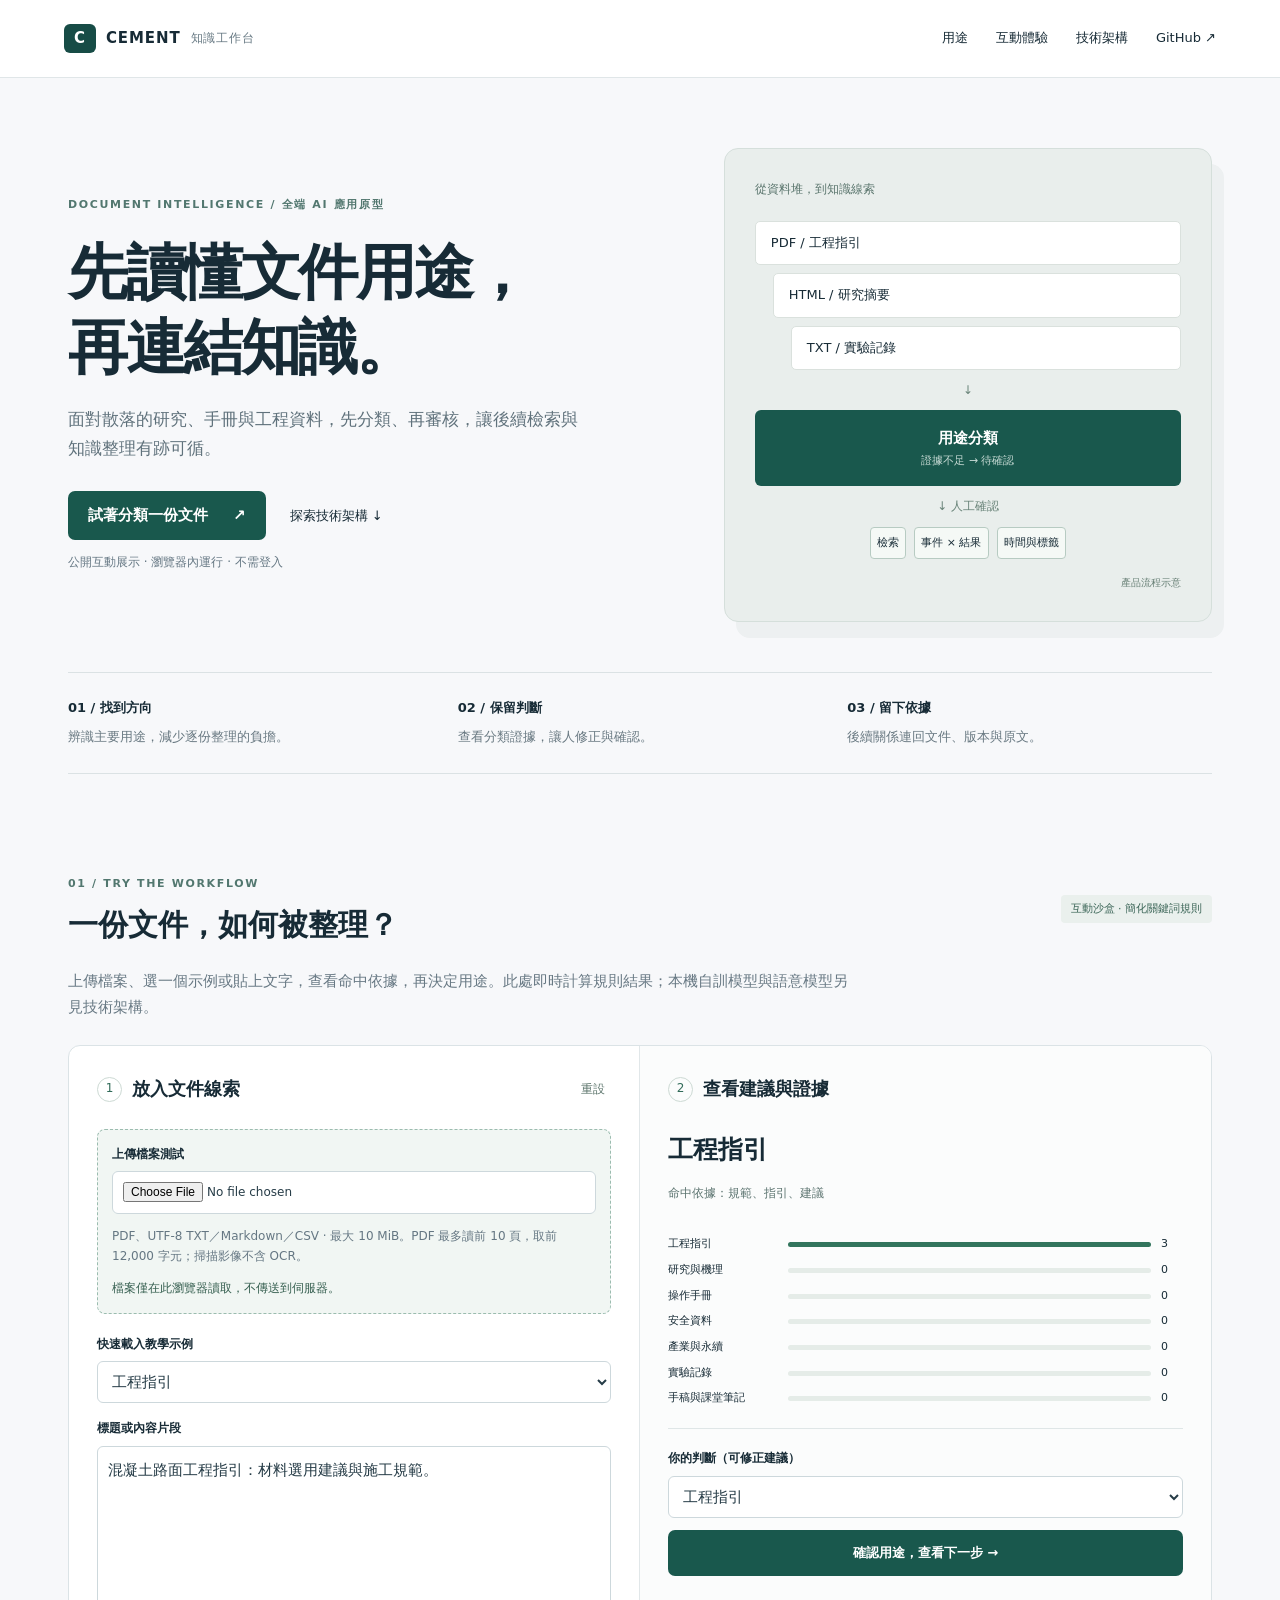
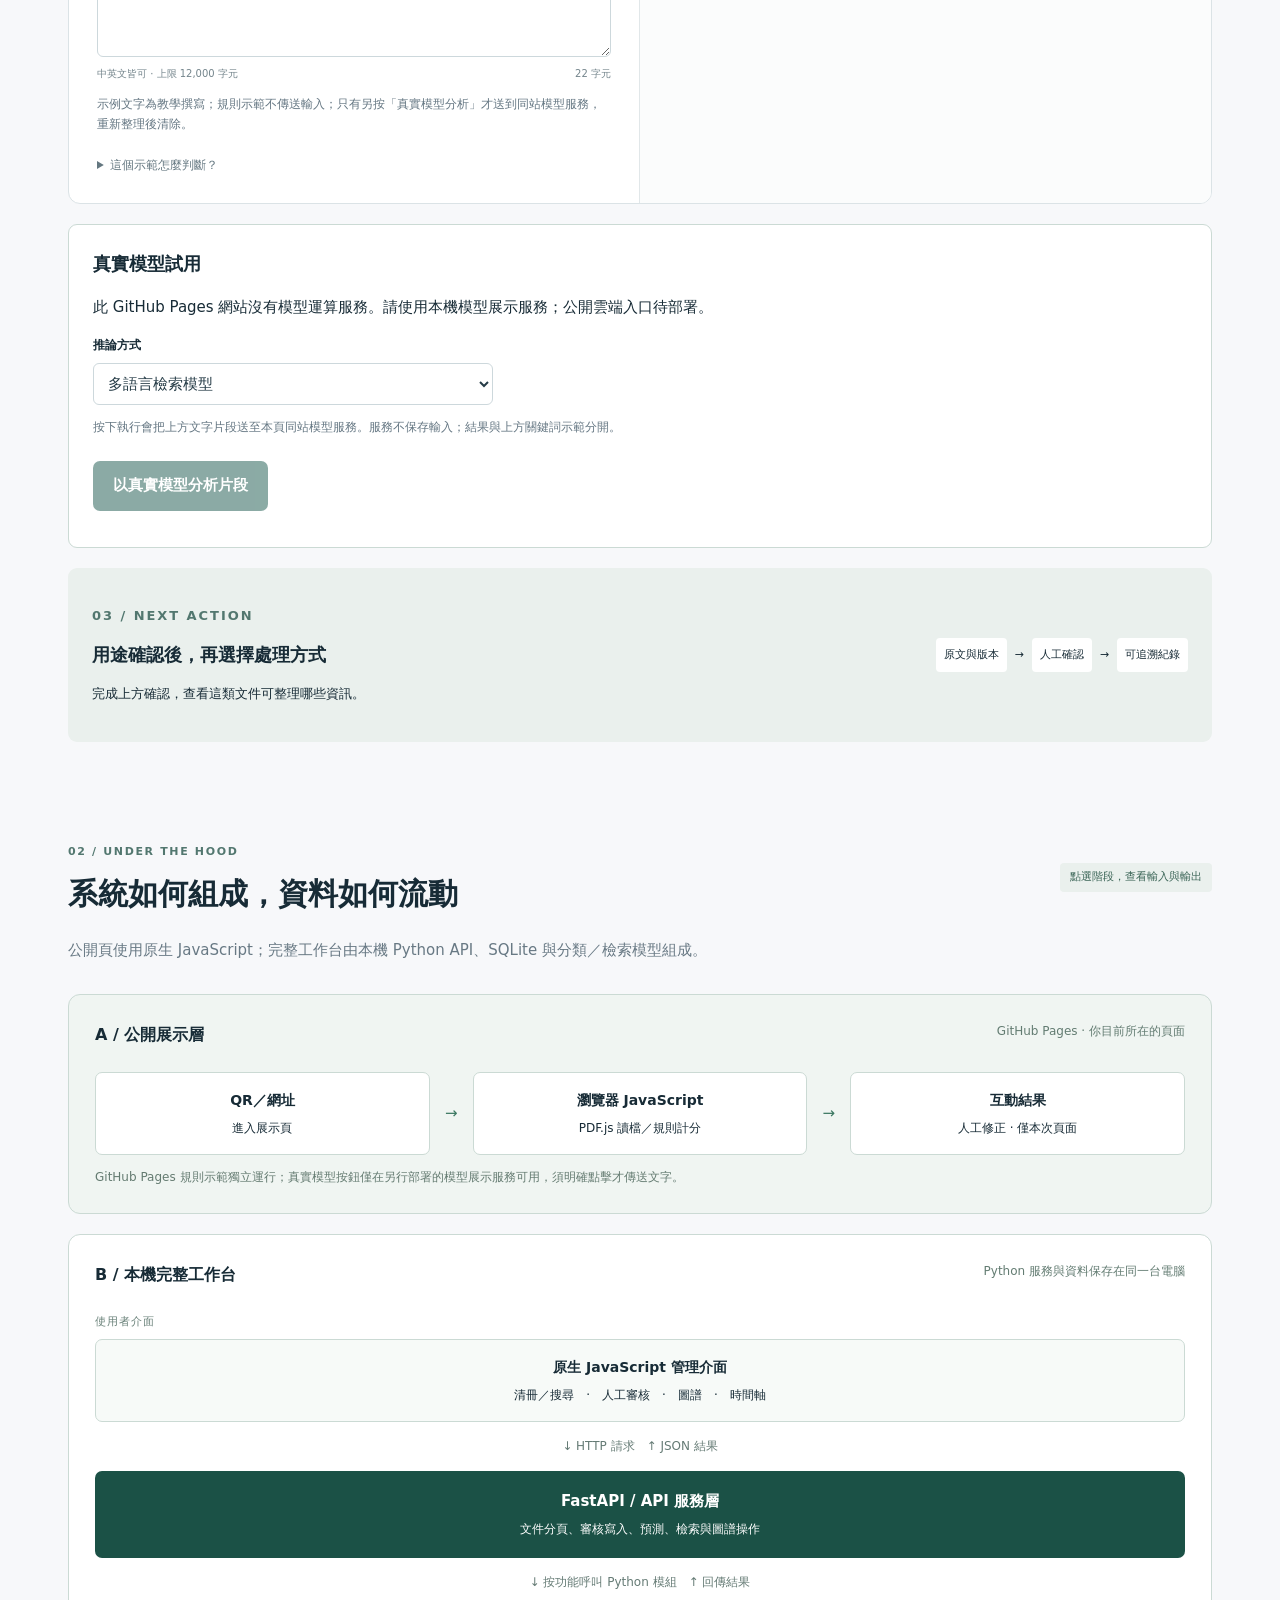
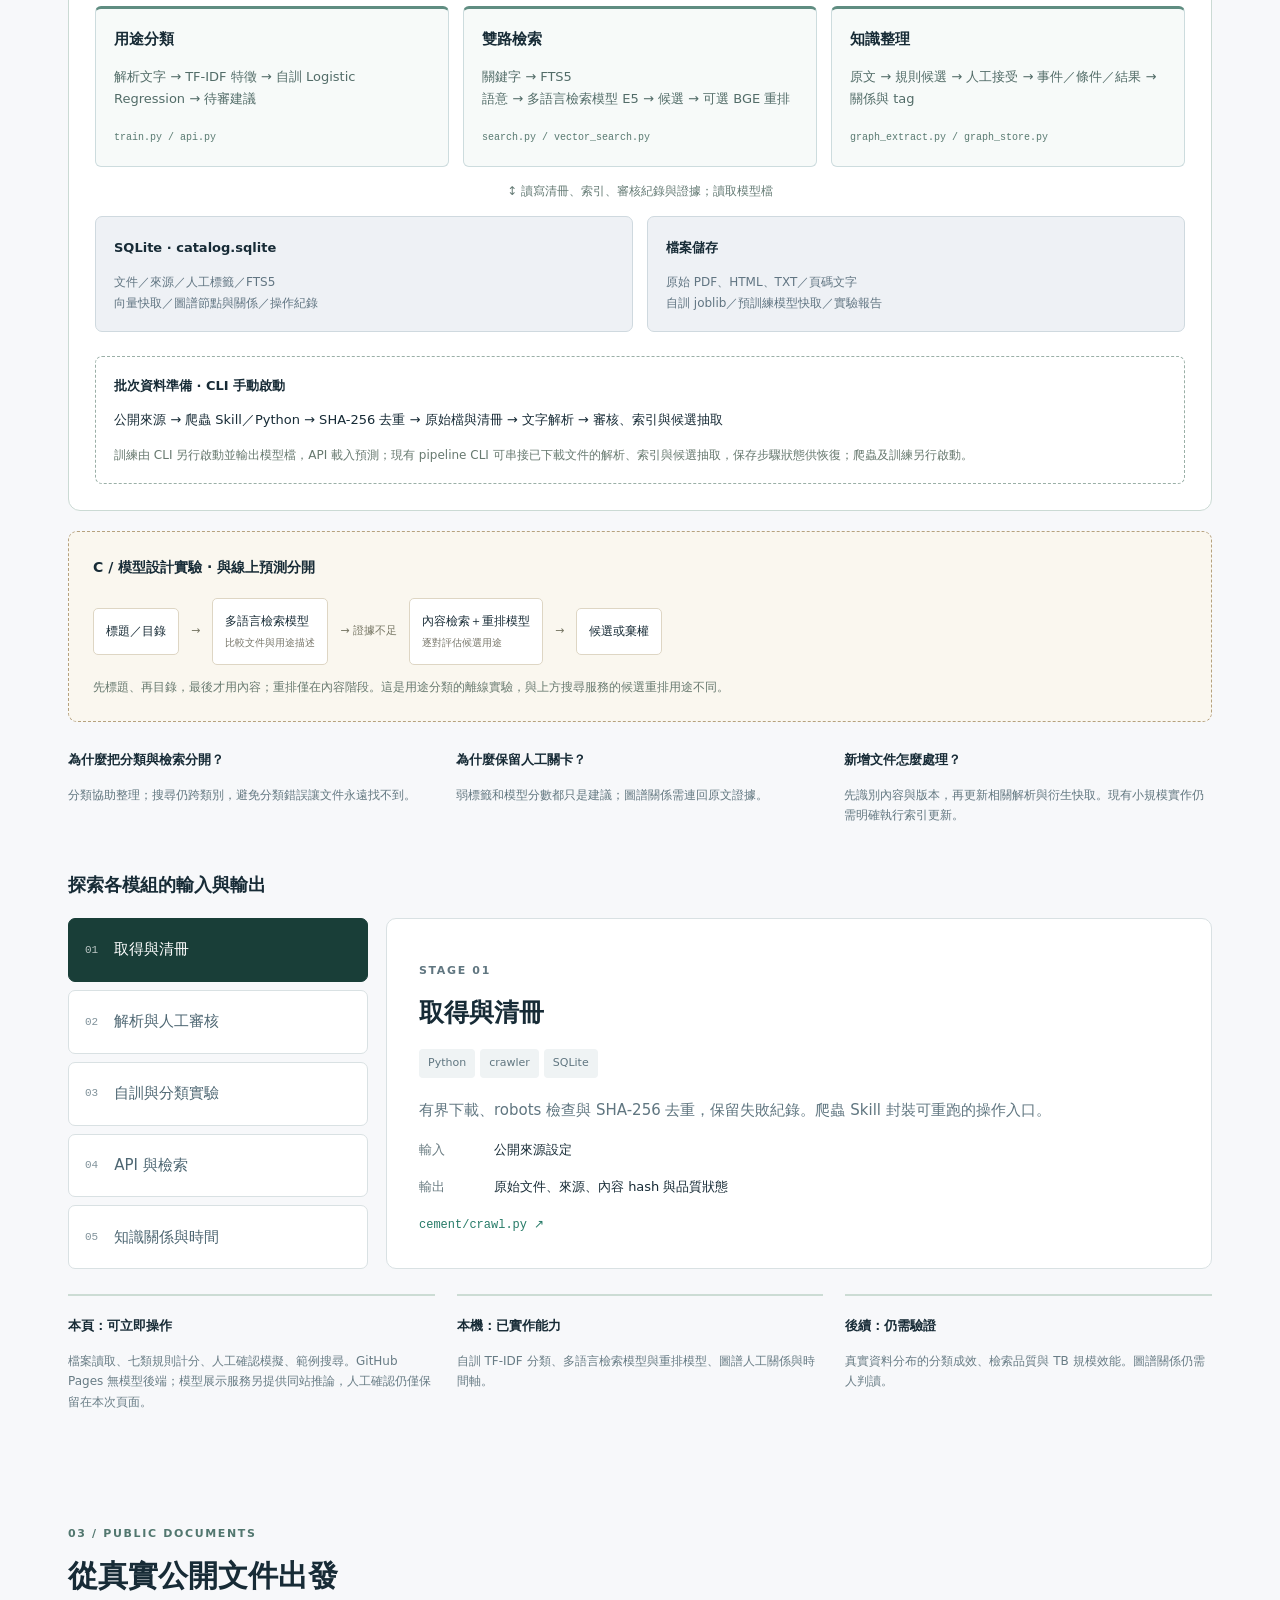
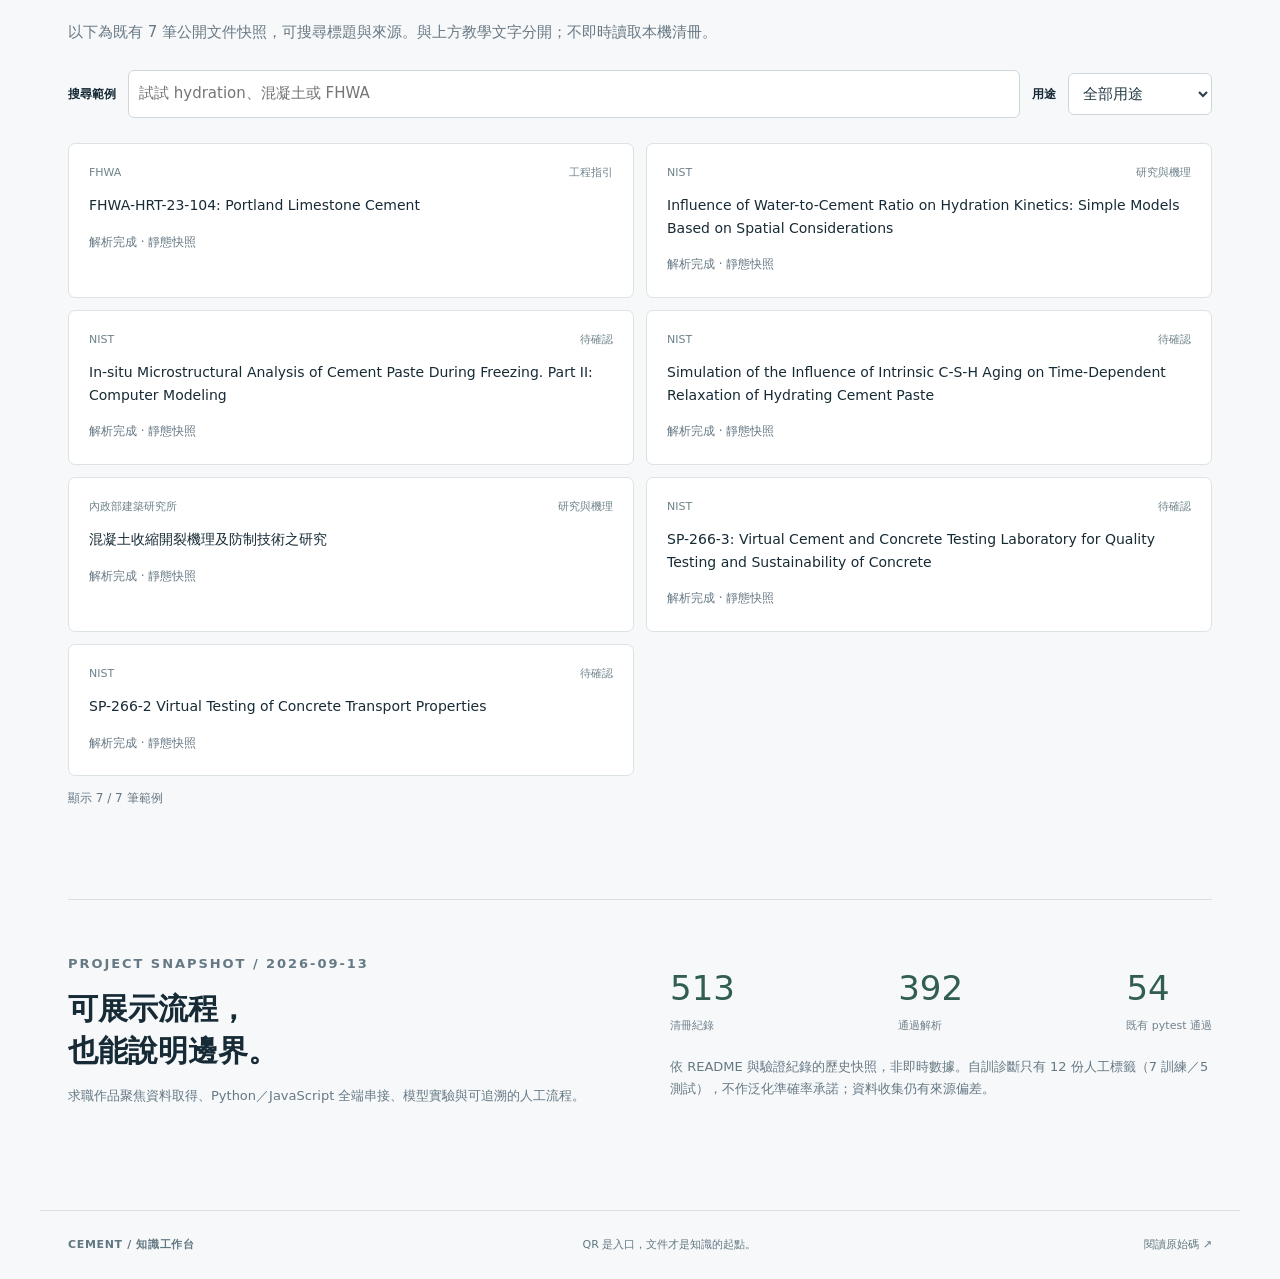
==== commit ae95661c: "Add isolated model demo, review readiness and resumable processing" ====
--- a/docs/index.html
+++ b/docs/index.html
@@ -4,20 +4,20 @@
 <main><section class="hero" id="purpose"><div><p class="eyebrow">DOCUMENT INTELLIGENCE / 全端 AI 應用原型</p><h1>先讀懂文件用途，<br>再連結知識。</h1><p class="lead">面對散落的研究、手冊與工程資料，先分類、再審核，讓後續檢索與知識整理有跡可循。</p><div class="actions"><a class="button primary" href="#experience">試著分類一份文件 <span>↗</span></a><a class="text-link" href="#architecture">探索技術架構 ↓</a></div><p class="subtle">公開互動展示 · 瀏覽器內運行 · 不需登入</p></div><div class="hero-map" aria-label="文件經用途分類及人工確認後進入知識整理"><div class="map-label">從資料堆，到知識線索</div><div class="file-stack"><span>PDF / 工程指引</span><span>HTML / 研究摘要</span><span>TXT / 實驗記錄</span></div><div class="map-line">↓</div><div class="router">用途分類 <small>證據不足 → 待確認</small></div><div class="map-line">↓ 人工確認</div><div class="map-end"><span>檢索</span><span>事件 × 結果</span><span>時間與標籤</span></div><span class="diagram-note">產品流程示意</span></div></section>
 <div class="value-strip"><div><b>01 / 找到方向</b><span>辨識主要用途，減少逐份整理的負擔。</span></div><div><b>02 / 保留判斷</b><span>查看分類證據，讓人修正與確認。</span></div><div><b>03 / 留下依據</b><span>後續關係連回文件、版本與原文。</span></div></div>
 <section id="experience"><div class="section-heading"><div><p class="eyebrow">01 / TRY THE WORKFLOW</p><h2>一份文件，如何被整理？</h2></div><span class="tag">互動沙盒 · 簡化關鍵詞規則</span></div><p class="section-intro">上傳檔案、選一個示例或貼上文字，查看命中依據，再決定用途。此處即時計算規則結果；本機自訓模型與語意模型另見技術架構。</p>
-<div class="workspace"><div class="input-panel"><div class="panel-title"><span class="step">1</span><h3>放入文件線索</h3><button class="quiet" id="reset">重設</button></div><div class="upload-box"><label for="fileInput">上傳檔案測試</label><input id="fileInput" type="file" accept=".pdf,.txt,.md,.csv"><p class="subtle">PDF、UTF-8 TXT／Markdown／CSV · 最大 10 MiB。PDF 最多讀前 10 頁，取前 12,000 字元；掃描影像不含 OCR。</p><p id="fileStatus" role="status" aria-live="polite">檔案僅在此瀏覽器讀取，不傳送到伺服器。</p></div><label for="example">快速載入教學示例</label><select id="example"></select><label for="demoInput">標題或內容片段</label><textarea id="demoInput" maxlength="12000" rows="7" spellcheck="false"></textarea><div class="input-meta"><span>中英文皆可 · 上限 12,000 字元</span><span id="charCount"></span></div><p class="subtle">示例文字為教學撰寫；輸入不傳送至伺服器，重新整理後清除。</p><details><summary>這個示範怎麼判斷？</summary><p>七類各自計算不重複關鍵詞命中數。零命中或最高同分時棄權；這是簡化規則，命中數不是正確機率，也不代表正式模型能力。</p></details></div>
+<div class="workspace"><div class="input-panel"><div class="panel-title"><span class="step">1</span><h3>放入文件線索</h3><button class="quiet" id="reset">重設</button></div><div class="upload-box"><label for="fileInput">上傳檔案測試</label><input id="fileInput" type="file" accept=".pdf,.txt,.md,.csv"><p class="subtle">PDF、UTF-8 TXT／Markdown／CSV · 最大 10 MiB。PDF 最多讀前 10 頁，取前 12,000 字元；掃描影像不含 OCR。</p><p id="fileStatus" role="status" aria-live="polite">檔案僅在此瀏覽器讀取，不傳送到伺服器。</p></div><label for="example">快速載入教學示例</label><select id="example"></select><label for="demoInput">標題或內容片段</label><textarea id="demoInput" maxlength="12000" rows="7" spellcheck="false"></textarea><div class="input-meta"><span>中英文皆可 · 上限 12,000 字元</span><span id="charCount"></span></div><p class="subtle">示例文字為教學撰寫；規則示範不傳送輸入；只有另按「真實模型分析」才送到同站模型服務，重新整理後清除。</p><details><summary>這個示範怎麼判斷？</summary><p>七類各自計算不重複關鍵詞命中數。零命中或最高同分時棄權；這是簡化規則，命中數不是正確機率，也不代表正式模型能力。</p></details></div>
 <div class="result-panel"><div class="panel-title"><span class="step">2</span><h3>查看建議與證據</h3></div><div id="result" aria-live="polite"></div><div id="scores"></div><div class="review-box"><label for="humanLabel">你的判斷（可修正建議）</label><select id="humanLabel"></select><button class="button primary" id="confirm">確認用途，查看下一步 →</button><div id="confirmed" role="status"></div></div></div></div>
-<div class="next-panel"><div><p class="eyebrow">03 / NEXT ACTION</p><h3 id="nextTitle">用途確認後，再選擇處理方式</h3><p id="nextBody">完成上方確認，查看這類文件可整理哪些資訊。</p></div><div class="evidence-flow"><span>原文與版本</span><i>→</i><span>人工確認</span><i>→</i><span>可追溯紀錄</span></div></div></section>
+<div class="model-live"><h3>真實模型試用</h3><p id="modelStatus" role="status">正在檢查此網站的模型服務…</p><label for="modelMethod">推論方式</label><select id="modelMethod"><option value="retrieval">多語言檢索模型</option><option value="retrieval_rerank">檢索模型＋內容重排</option><option value="classifier">自訓 TF-IDF 分類模型</option></select><p class="subtle">按下執行會把上方文字片段送至本頁同站模型服務。服務不保存輸入；結果與上方關鍵詞示範分開。</p><button id="runModel" class="button primary" disabled>以真實模型分析片段</button><pre id="modelResult" aria-live="polite"></pre></div><div class="next-panel"><div><p class="eyebrow">03 / NEXT ACTION</p><h3 id="nextTitle">用途確認後，再選擇處理方式</h3><p id="nextBody">完成上方確認，查看這類文件可整理哪些資訊。</p></div><div class="evidence-flow"><span>原文與版本</span><i>→</i><span>人工確認</span><i>→</i><span>可追溯紀錄</span></div></div></section>
 <section id="architecture"><div class="section-heading"><div><p class="eyebrow">02 / UNDER THE HOOD</p><h2>系統如何組成，資料如何流動</h2></div><span class="tag">點選階段，查看輸入與輸出</span></div><p class="section-intro">公開頁使用原生 JavaScript；完整工作台由本機 Python API、SQLite 與分類／檢索模型組成。</p><div class="system-design">
-<div class="deployment public-zone"><div class="zone-heading"><b>A / 公開展示層</b><span>GitHub Pages · 你目前所在的頁面</span></div><div class="system-flow"><div class="sys-node">QR／網址<small>進入展示頁</small></div><span class="connector">→</span><div class="sys-node">瀏覽器 JavaScript<small>PDF.js 讀檔／規則計分</small></div><span class="connector">→</span><div class="sys-node">互動結果<small>人工修正 · 僅本次頁面</small></div></div><p class="zone-note">此層獨立運行；沒有連到下方本機 API，檔案內容不會傳出瀏覽器。</p></div>
+<div class="deployment public-zone"><div class="zone-heading"><b>A / 公開展示層</b><span>GitHub Pages · 你目前所在的頁面</span></div><div class="system-flow"><div class="sys-node">QR／網址<small>進入展示頁</small></div><span class="connector">→</span><div class="sys-node">瀏覽器 JavaScript<small>PDF.js 讀檔／規則計分</small></div><span class="connector">→</span><div class="sys-node">互動結果<small>人工修正 · 僅本次頁面</small></div></div><p class="zone-note">GitHub Pages 規則示範獨立運行；真實模型按鈕僅在另行部署的模型展示服務可用，須明確點擊才傳送文字。</p></div>
 <div class="deployment local-zone"><div class="zone-heading"><b>B / 本機完整工作台</b><span>Python 服務與資料保存在同一台電腦</span></div>
 <div class="layer-label">使用者介面</div><div class="system-flow"><div class="sys-node wide">原生 JavaScript 管理介面<small>清冊／搜尋　·　人工審核　·　圖譜　·　時間軸</small></div></div><div class="vertical-link">↓ HTTP 請求　↑ JSON 結果</div><div class="api-node">FastAPI / API 服務層<small>文件分頁、審核寫入、預測、檢索與圖譜操作</small></div>
 <div class="vertical-link">↓ 按功能呼叫 Python 模組　↑ 回傳結果</div>
 <div class="service-grid"><div class="service-card"><b>用途分類</b><p>解析文字 → TF-IDF 特徵 → 自訓 Logistic Regression → 待審建議</p><code>train.py / api.py</code></div><div class="service-card"><b>雙路檢索</b><p>關鍵字 → FTS5<br>語意 → 多語言檢索模型 E5 → 候選 → 可選 BGE 重排</p><code>search.py / vector_search.py</code></div><div class="service-card"><b>知識整理</b><p>原文 → 規則候選 → 人工接受 → 事件／條件／結果 → 關係與 tag</p><code>graph_extract.py / graph_store.py</code></div></div>
 <div class="vertical-link">↕ 讀寫清冊、索引、審核紀錄與證據；讀取模型檔</div>
 <div class="storage-grid"><div class="storage-node"><b>SQLite · catalog.sqlite</b><p>文件／來源／人工標籤／FTS5<br>向量快取／圖譜節點與關係／操作紀錄</p></div><div class="storage-node"><b>檔案儲存</b><p>原始 PDF、HTML、TXT／頁碼文字<br>自訓 joblib／預訓練模型快取／實驗報告</p></div></div>
-<div class="batch-lane"><b>批次資料準備 · CLI 手動啟動</b><div>公開來源 → 爬蟲 Skill／Python → SHA-256 去重 → 原始檔與清冊 → 文字解析 → 審核、索引與候選抽取</div><p>訓練由 CLI 另行啟動並輸出模型檔，API 載入預測；各步驟目前不是自動任務佇列。</p></div></div>
+<div class="batch-lane"><b>批次資料準備 · CLI 手動啟動</b><div>公開來源 → 爬蟲 Skill／Python → SHA-256 去重 → 原始檔與清冊 → 文字解析 → 審核、索引與候選抽取</div><p>訓練由 CLI 另行啟動並輸出模型檔，API 載入預測；現有 pipeline CLI 可串接已下載文件的解析、索引與候選抽取，保存步驟狀態供恢復；爬蟲及訓練另行啟動。</p></div></div>
 <div class="experiment-zone"><b>C / 模型設計實驗 · 與線上預測分開</b><div class="model-flow"><span>標題／目錄</span><i>→</i><span>多語言檢索模型<br><small>比較文件與用途描述</small></span><i>→ 證據不足</i><span>內容檢索＋重排模型<br><small>逐對評估候選用途</small></span><i>→</i><span>候選或棄權</span></div><p>先標題、再目錄，最後才用內容；重排僅在內容階段。這是用途分類的離線實驗，與上方搜尋服務的候選重排用途不同。</p></div>
-<div class="design-decisions"><div><b>為什麼把分類與檢索分開？</b><p>分類協助整理；搜尋仍跨類別，避免分類錯誤讓文件永遠找不到。</p></div><div><b>為什麼保留人工關卡？</b><p>弱標籤和模型分數都只是建議；圖譜關係需連回原文證據。</p></div><div><b>新增文件怎麼處理？</b><p>先識別內容與版本，再更新相關解析與衍生快取。現有小規模實作仍需明確執行索引更新。</p></div></div></div><h3 class="module-heading">探索各模組的輸入與輸出</h3><div class="arch-layout"><div id="archSteps" class="arch-steps" role="group" aria-label="技術階段"></div><article id="archDetail" class="arch-detail" aria-live="polite"></article></div><div class="boundary"><div><b>本頁：可立即操作</b><p>檔案讀取、七類規則計分、人工確認模擬、範例搜尋。無後端呼叫，確認僅保留在本次頁面。</p></div><div><b>本機：已實作能力</b><p>自訓 TF-IDF 分類、多語言檢索模型與重排模型、圖譜人工關係與時間軸。</p></div><div><b>後續：仍需驗證</b><p>真實資料分布的分類成效、檢索品質與 TB 規模效能。圖譜關係仍需人判讀。</p></div></div></section>
+<div class="design-decisions"><div><b>為什麼把分類與檢索分開？</b><p>分類協助整理；搜尋仍跨類別，避免分類錯誤讓文件永遠找不到。</p></div><div><b>為什麼保留人工關卡？</b><p>弱標籤和模型分數都只是建議；圖譜關係需連回原文證據。</p></div><div><b>新增文件怎麼處理？</b><p>先識別內容與版本，再更新相關解析與衍生快取。現有小規模實作仍需明確執行索引更新。</p></div></div></div><h3 class="module-heading">探索各模組的輸入與輸出</h3><div class="arch-layout"><div id="archSteps" class="arch-steps" role="group" aria-label="技術階段"></div><article id="archDetail" class="arch-detail" aria-live="polite"></article></div><div class="boundary"><div><b>本頁：可立即操作</b><p>檔案讀取、七類規則計分、人工確認模擬、範例搜尋。GitHub Pages 無模型後端；模型展示服務另提供同站推論，人工確認仍僅保留在本次頁面。</p></div><div><b>本機：已實作能力</b><p>自訓 TF-IDF 分類、多語言檢索模型與重排模型、圖譜人工關係與時間軸。</p></div><div><b>後續：仍需驗證</b><p>真實資料分布的分類成效、檢索品質與 TB 規模效能。圖譜關係仍需人判讀。</p></div></div></section>
 <section id="documents"><div class="section-heading"><div><p class="eyebrow">03 / PUBLIC DOCUMENTS</p><h2>從真實公開文件出發</h2></div></div><p class="section-intro">以下為既有 7 筆公開文件快照，可搜尋標題與來源。與上方教學文字分開；不即時讀取本機清冊。</p><div class="catalog-tools"><label for="search">搜尋範例</label><input id="search" type="search" placeholder="試試 hydration、混凝土或 FHWA"><label for="filter">用途</label><select id="filter"><option value="all">全部用途</option><option value="research">研究與機理</option><option value="guidance">工程指引</option><option value="unlabeled">待確認</option></select></div><div id="docCards" class="doc-cards"></div><p id="docCount" class="subtle" role="status"></p></section>
 <section class="project-note"><div><p class="eyebrow">PROJECT SNAPSHOT / 2026-09-13</p><h2>可展示流程，<br>也能說明邊界。</h2><p>求職作品聚焦資料取得、Python／JavaScript 全端串接、模型實驗與可追溯的人工流程。</p></div><div><div class="metrics"><div><b>513</b><span>清冊紀錄</span></div><div><b>392</b><span>通過解析</span></div><div><b>54</b><span>既有 pytest 通過</span></div></div><p class="subtle">依 README 與驗證紀錄的歷史快照，非即時數據。自訓診斷只有 12 份人工標籤（7 訓練／5 測試），不作泛化準確率承諾；資料收集仍有來源偏差。</p></div></section>
 </main><footer><a class="brand" href="#">CEMENT / 知識工作台</a><span>QR 是入口，文件才是知識的起點。</span><a href="https://github.com/pososos/QR-code-design" target="_blank" rel="noopener">閱讀原始碼 ↗</a></footer><noscript>此頁互動需要 JavaScript。用途與技術範圍仍可閱讀；完整文件請見 GitHub。</noscript><script src="showcase.js"></script></body></html>
--- a/docs/showcase.css
+++ b/docs/showcase.css
@@ -3,3 +3,5 @@
 .upload-box{border:1px dashed #9bbcaf;background:#f1f6f3;border-radius:8px;padding:14px;margin-bottom:20px}.upload-box label{margin-top:0}#fileInput{font-size:12px;background:white}#fileStatus{font-size:12px;color:#365f50;overflow-wrap:anywhere;margin-bottom:0}
 
 .system-design{margin:30px 0}.deployment{border:1px solid #cbdad4;border-radius:12px;padding:26px;margin-bottom:20px;background:white}.public-zone{background:#f0f5f2}.zone-heading{display:flex;justify-content:space-between;gap:12px;flex-wrap:wrap;margin-bottom:24px}.zone-heading b{font-size:16px}.zone-heading>span{font-size:12px;color:#637c72}.system-flow{display:flex;gap:15px;align-items:center}.sys-node{flex:1;background:white;border:1px solid #cbdad4;border-radius:7px;text-align:center;padding:16px;font-size:14px;font-weight:600}.sys-node small,.api-node small{display:block;font-weight:400;font-size:12px;margin-top:5px}.connector{color:#3c7862}.zone-note{font-size:12px;color:#647b71;margin-bottom:0}.layer-label{font-size:11px;color:#688078;letter-spacing:.1em;margin-bottom:8px}.wide{background:#f7faf8}.vertical-link{text-align:center;padding:14px 5px;color:#657b75;font-size:12px}.api-node{background:#1b5146;color:white;text-align:center;padding:18px;border-radius:7px;font-weight:700}.service-grid{display:grid;grid-template-columns:repeat(3,1fr);gap:14px}.service-card{border:1px solid #cddcde;border-top:3px solid #5f8d81;border-radius:6px;padding:18px;background:#f7faf9}.service-card p{font-size:13px;color:#526c68}.service-card code{font-size:10px;color:#597a71;overflow-wrap:anywhere}.storage-grid{display:grid;grid-template-columns:1fr 1fr;gap:14px}.storage-node{background:#eef1f5;border:1px solid #cfd9df;border-radius:7px;padding:18px}.storage-node b{font-size:13px}.storage-node p{font-size:12px;color:#617582;margin-bottom:0}.batch-lane{margin-top:24px;padding:18px;border:1px dashed #9aafa7;border-radius:7px;font-size:13px}.batch-lane>div{margin-top:10px;line-height:2}.batch-lane p,.experiment-zone p{font-size:12px;color:#67796f;margin-bottom:0}.experiment-zone{border:1px dashed #b6a27f;background:#faf7ef;border-radius:9px;padding:24px;font-size:14px}.model-flow{display:flex;gap:12px;align-items:center;flex-wrap:wrap;margin-top:18px}.model-flow>span{background:white;border:1px solid #ded6c4;padding:12px;border-radius:5px;font-size:12px}.model-flow small{color:#79776b}.model-flow i{font-size:11px;font-style:normal;color:#777765}.design-decisions{display:grid;grid-template-columns:repeat(3,1fr);gap:20px;margin-top:25px}.design-decisions b{font-size:13px}.design-decisions p{font-size:12px;color:#627780}.module-heading{margin:32px 0 18px}@media(max-width:800px){.deployment{padding:18px}.system-flow{flex-direction:column;gap:8px}.sys-node{width:100%}.connector{transform:rotate(90deg)}.service-grid,.storage-grid,.design-decisions{grid-template-columns:1fr}.model-flow{flex-direction:column;align-items:stretch}.model-flow i{text-align:center}.model-flow>span{text-align:center}.vertical-link{font-size:11px}}
+
+.model-live{margin:20px 0;padding:24px;border:1px solid #cbdad4;border-radius:9px;background:white}.model-live select{max-width:400px}.model-live pre{white-space:pre-wrap;overflow-wrap:anywhere;font-size:12px}.model-live .button{margin-top:12px}
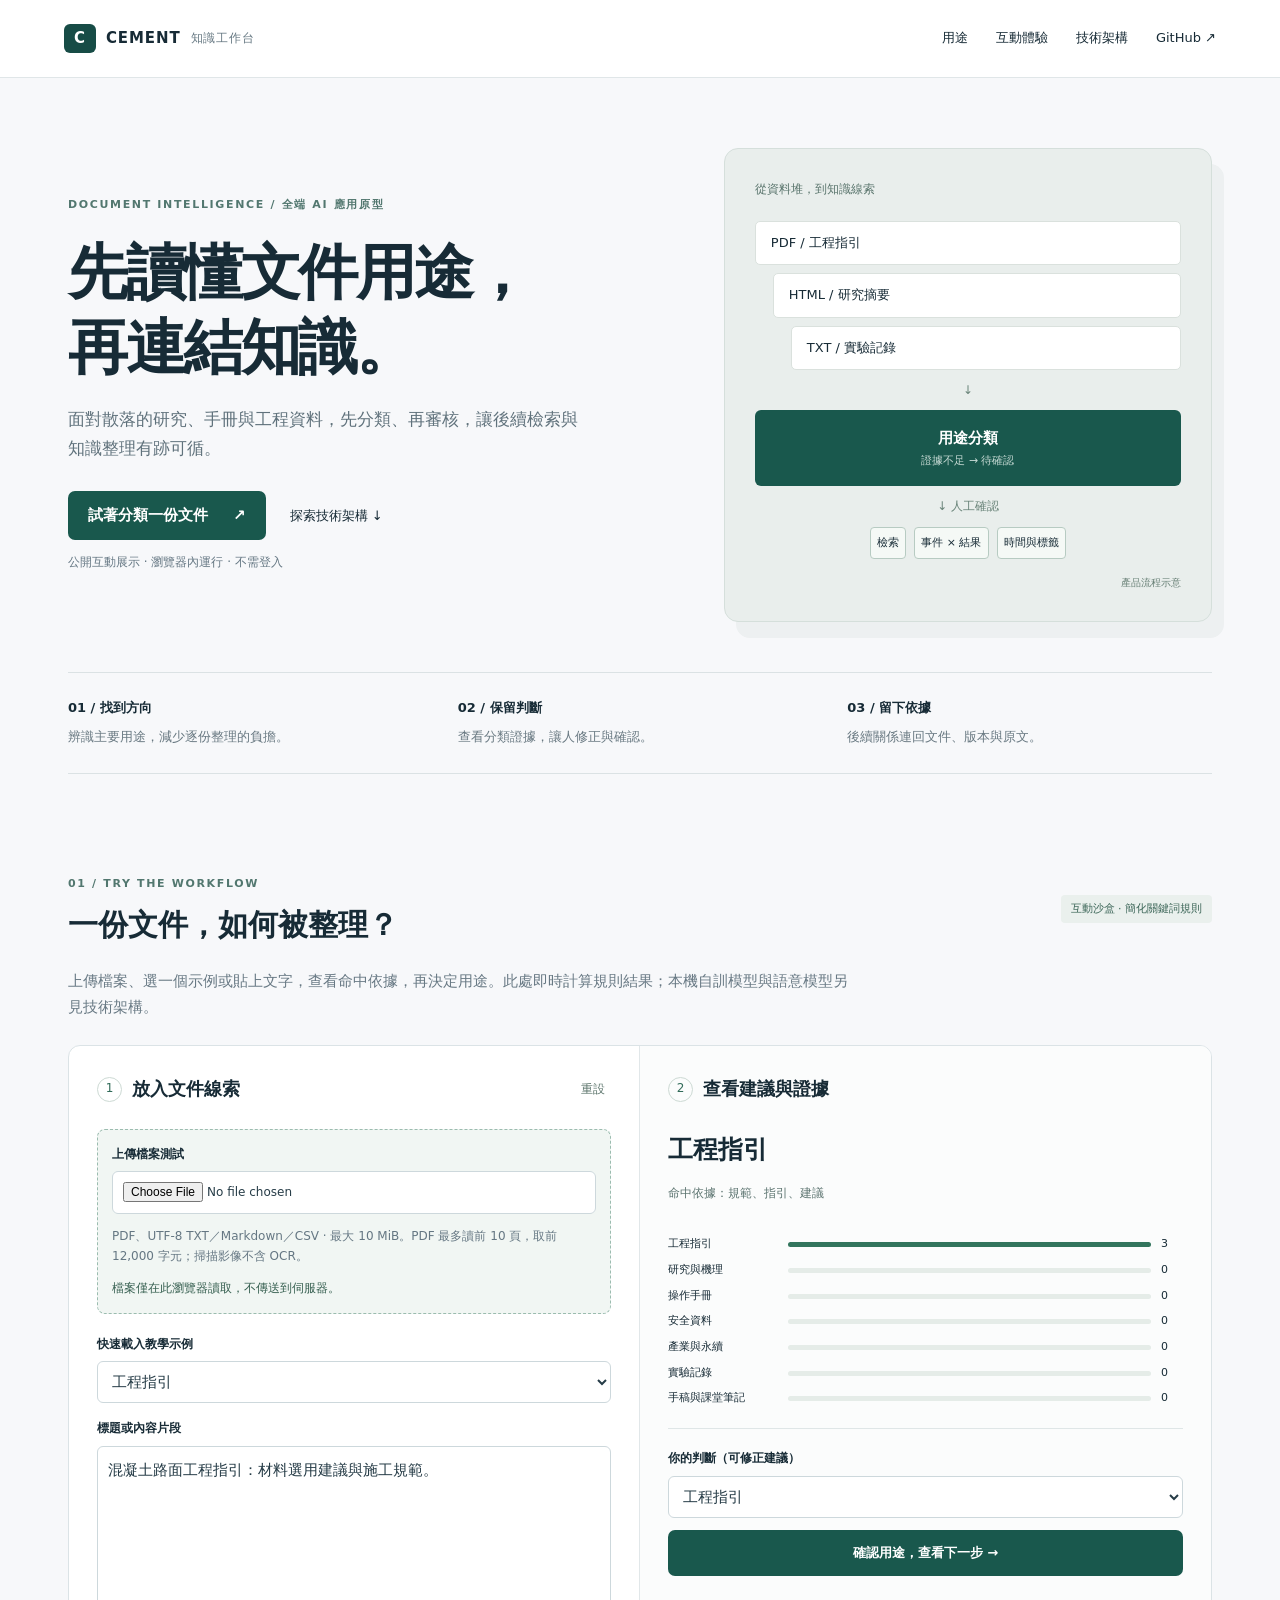
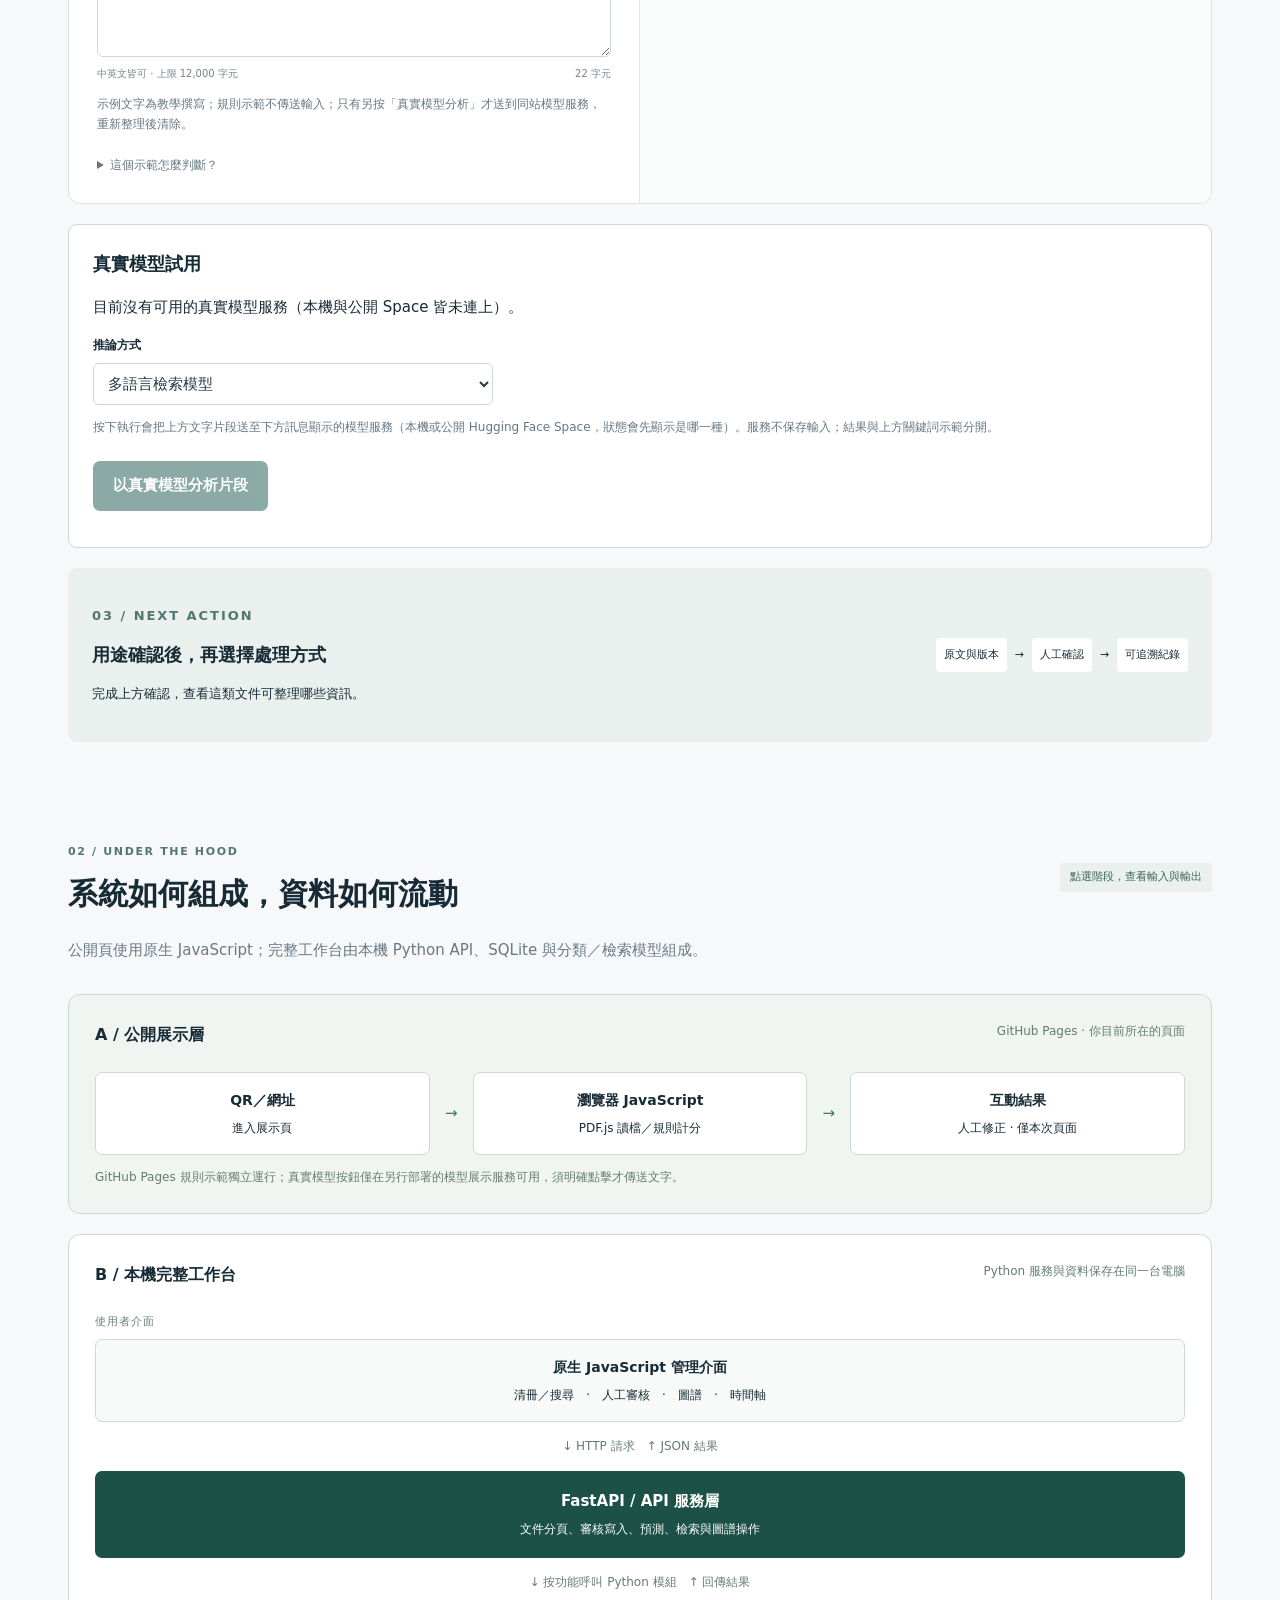
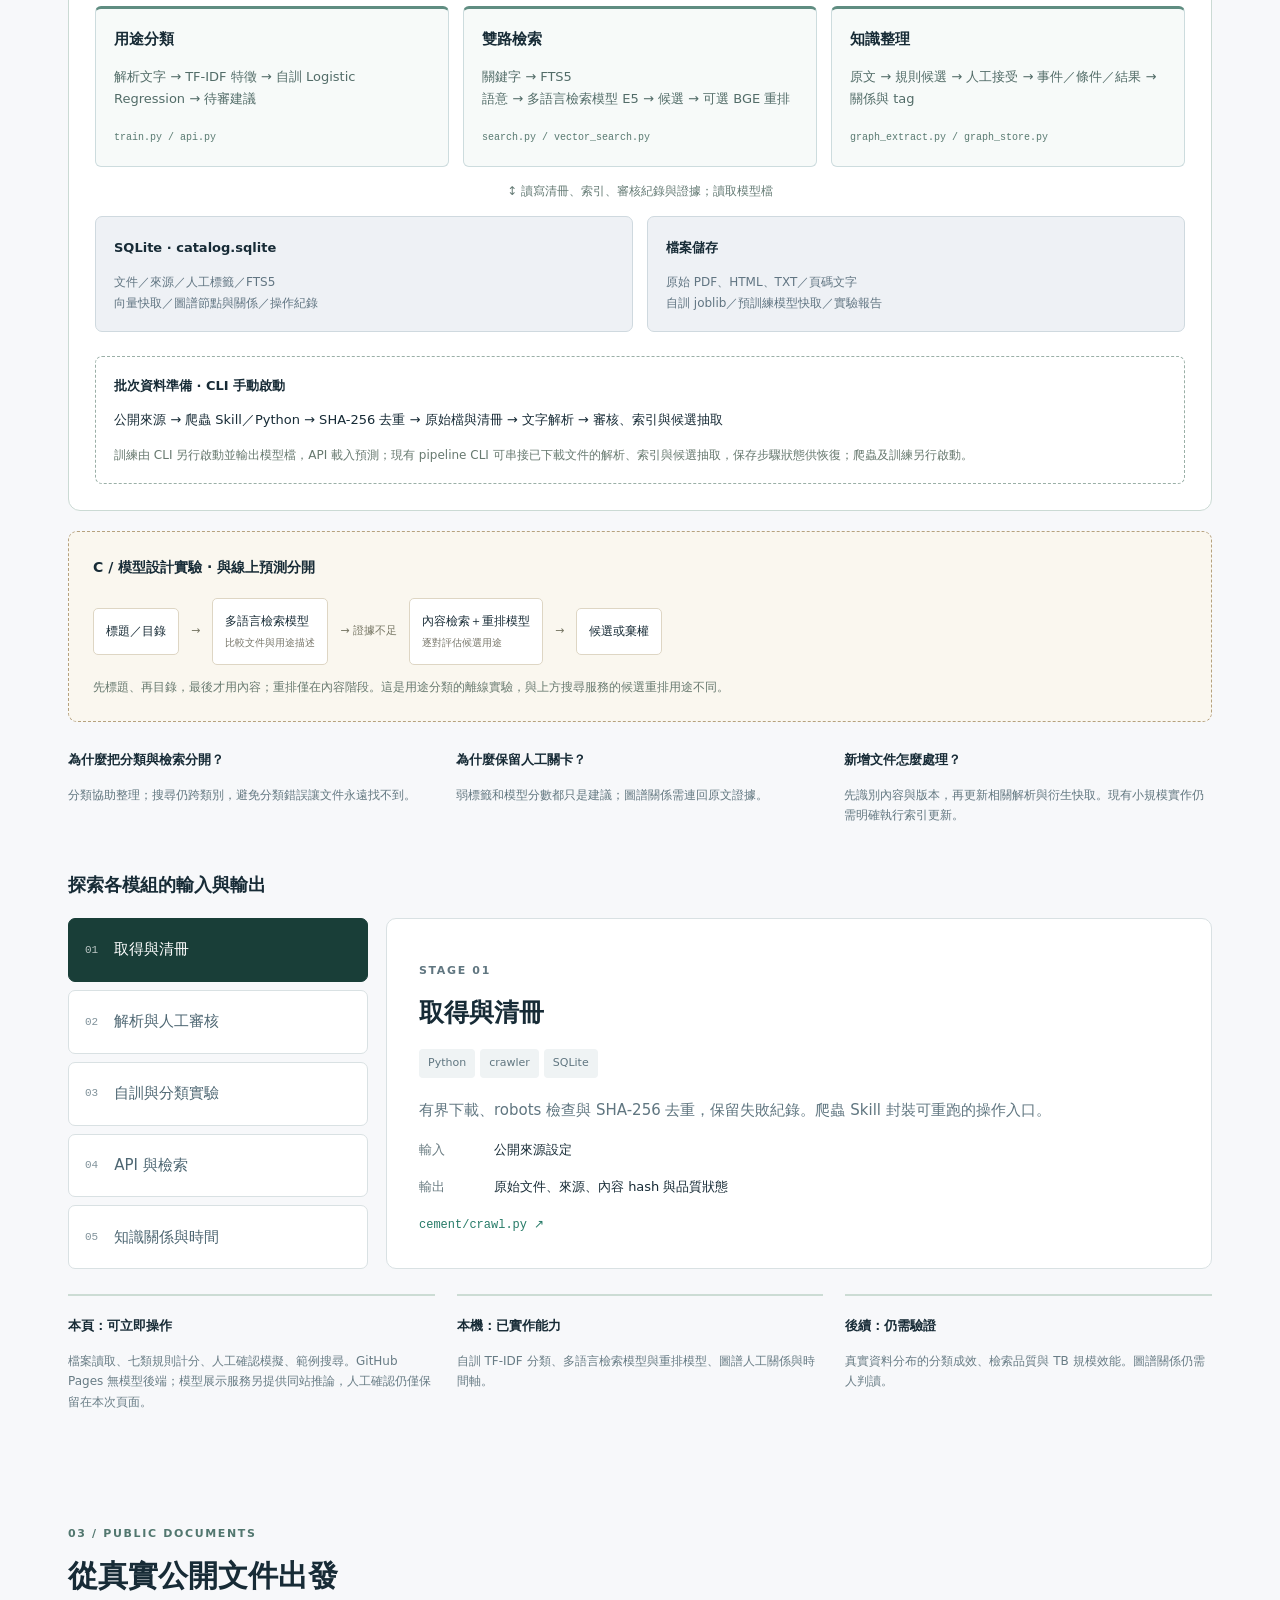
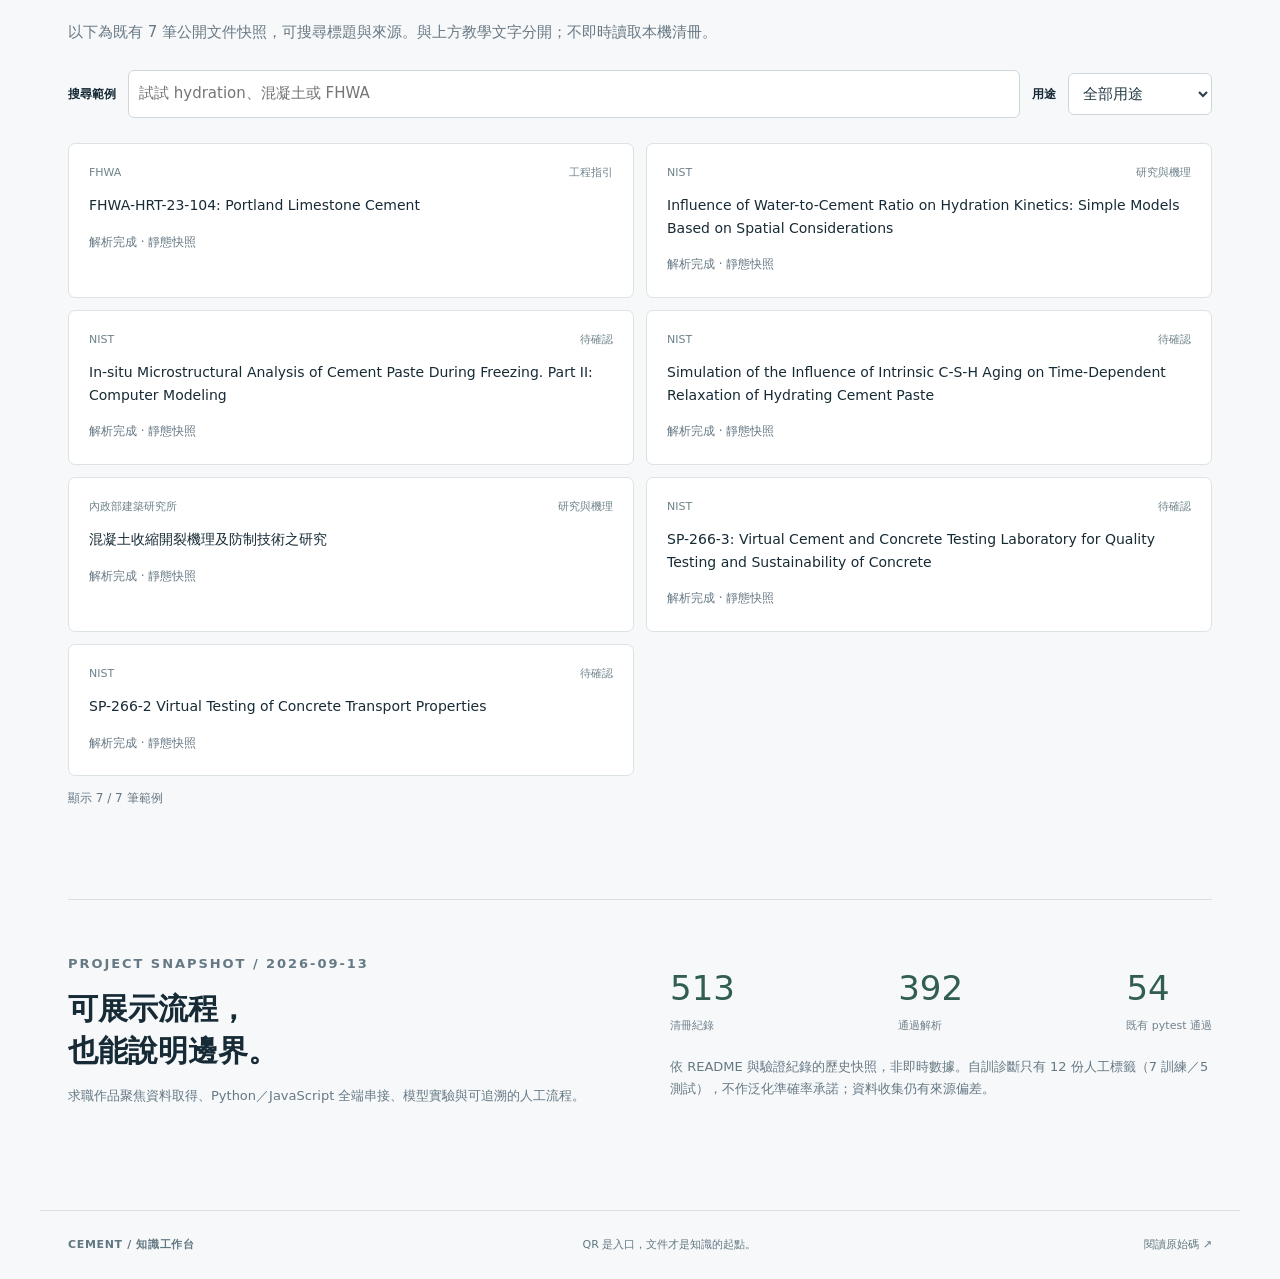
==== commit 3ed180bf: "Connect the public showcase to the deployed HF ZeroGPU Space The user's Space (you-lin-qr-code-desig" ====
--- a/docs/index.html
+++ b/docs/index.html
@@ -6,7 +6,7 @@
 <section id="experience"><div class="section-heading"><div><p class="eyebrow">01 / TRY THE WORKFLOW</p><h2>一份文件，如何被整理？</h2></div><span class="tag">互動沙盒 · 簡化關鍵詞規則</span></div><p class="section-intro">上傳檔案、選一個示例或貼上文字，查看命中依據，再決定用途。此處即時計算規則結果；本機自訓模型與語意模型另見技術架構。</p>
 <div class="workspace"><div class="input-panel"><div class="panel-title"><span class="step">1</span><h3>放入文件線索</h3><button class="quiet" id="reset">重設</button></div><div class="upload-box"><label for="fileInput">上傳檔案測試</label><input id="fileInput" type="file" accept=".pdf,.txt,.md,.csv"><p class="subtle">PDF、UTF-8 TXT／Markdown／CSV · 最大 10 MiB。PDF 最多讀前 10 頁，取前 12,000 字元；掃描影像不含 OCR。</p><p id="fileStatus" role="status" aria-live="polite">檔案僅在此瀏覽器讀取，不傳送到伺服器。</p></div><label for="example">快速載入教學示例</label><select id="example"></select><label for="demoInput">標題或內容片段</label><textarea id="demoInput" maxlength="12000" rows="7" spellcheck="false"></textarea><div class="input-meta"><span>中英文皆可 · 上限 12,000 字元</span><span id="charCount"></span></div><p class="subtle">示例文字為教學撰寫；規則示範不傳送輸入；只有另按「真實模型分析」才送到同站模型服務，重新整理後清除。</p><details><summary>這個示範怎麼判斷？</summary><p>七類各自計算不重複關鍵詞命中數。零命中或最高同分時棄權；這是簡化規則，命中數不是正確機率，也不代表正式模型能力。</p></details></div>
 <div class="result-panel"><div class="panel-title"><span class="step">2</span><h3>查看建議與證據</h3></div><div id="result" aria-live="polite"></div><div id="scores"></div><div class="review-box"><label for="humanLabel">你的判斷（可修正建議）</label><select id="humanLabel"></select><button class="button primary" id="confirm">確認用途，查看下一步 →</button><div id="confirmed" role="status"></div></div></div></div>
-<div class="model-live"><h3>真實模型試用</h3><p id="modelStatus" role="status">正在檢查此網站的模型服務…</p><label for="modelMethod">推論方式</label><select id="modelMethod"><option value="retrieval">多語言檢索模型</option><option value="retrieval_rerank">檢索模型＋內容重排</option><option value="classifier">自訓 TF-IDF 分類模型</option></select><p class="subtle">按下執行會把上方文字片段送至本頁同站模型服務。服務不保存輸入；結果與上方關鍵詞示範分開。</p><button id="runModel" class="button primary" disabled>以真實模型分析片段</button><pre id="modelResult" aria-live="polite"></pre></div><div class="next-panel"><div><p class="eyebrow">03 / NEXT ACTION</p><h3 id="nextTitle">用途確認後，再選擇處理方式</h3><p id="nextBody">完成上方確認，查看這類文件可整理哪些資訊。</p></div><div class="evidence-flow"><span>原文與版本</span><i>→</i><span>人工確認</span><i>→</i><span>可追溯紀錄</span></div></div></section>
+<div class="model-live"><h3>真實模型試用</h3><p id="modelStatus" role="status">正在檢查此網站的模型服務…</p><label for="modelMethod">推論方式</label><select id="modelMethod"><option value="retrieval">多語言檢索模型</option><option value="retrieval_rerank">檢索模型＋內容重排</option><option value="classifier">自訓 TF-IDF 分類模型</option></select><p class="subtle">按下執行會把上方文字片段送至下方訊息顯示的模型服務（本機或公開 Hugging Face Space，狀態會先顯示是哪一種）。服務不保存輸入；結果與上方關鍵詞示範分開。</p><button id="runModel" class="button primary" disabled>以真實模型分析片段</button><pre id="modelResult" aria-live="polite"></pre></div><div class="next-panel"><div><p class="eyebrow">03 / NEXT ACTION</p><h3 id="nextTitle">用途確認後，再選擇處理方式</h3><p id="nextBody">完成上方確認，查看這類文件可整理哪些資訊。</p></div><div class="evidence-flow"><span>原文與版本</span><i>→</i><span>人工確認</span><i>→</i><span>可追溯紀錄</span></div></div></section>
 <section id="architecture"><div class="section-heading"><div><p class="eyebrow">02 / UNDER THE HOOD</p><h2>系統如何組成，資料如何流動</h2></div><span class="tag">點選階段，查看輸入與輸出</span></div><p class="section-intro">公開頁使用原生 JavaScript；完整工作台由本機 Python API、SQLite 與分類／檢索模型組成。</p><div class="system-design">
 <div class="deployment public-zone"><div class="zone-heading"><b>A / 公開展示層</b><span>GitHub Pages · 你目前所在的頁面</span></div><div class="system-flow"><div class="sys-node">QR／網址<small>進入展示頁</small></div><span class="connector">→</span><div class="sys-node">瀏覽器 JavaScript<small>PDF.js 讀檔／規則計分</small></div><span class="connector">→</span><div class="sys-node">互動結果<small>人工修正 · 僅本次頁面</small></div></div><p class="zone-note">GitHub Pages 規則示範獨立運行；真實模型按鈕僅在另行部署的模型展示服務可用，須明確點擊才傳送文字。</p></div>
 <div class="deployment local-zone"><div class="zone-heading"><b>B / 本機完整工作台</b><span>Python 服務與資料保存在同一台電腦</span></div>
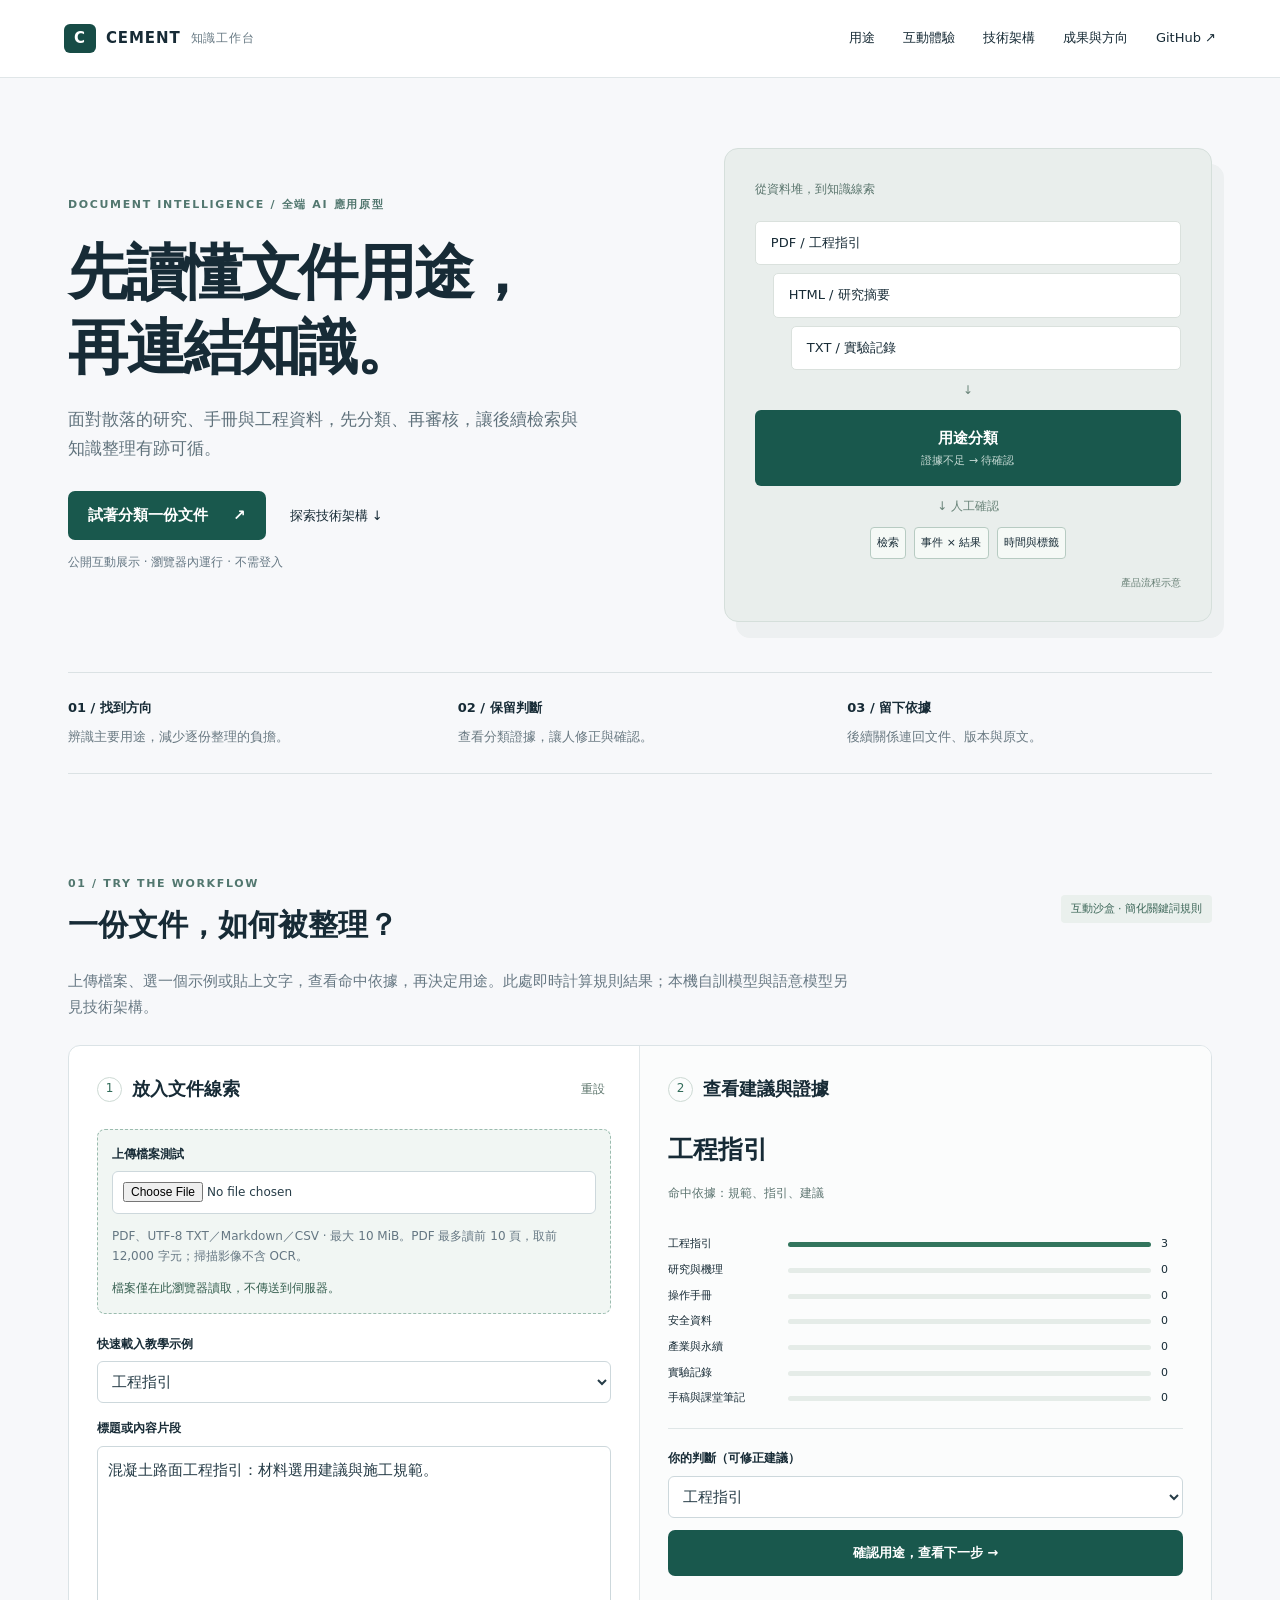
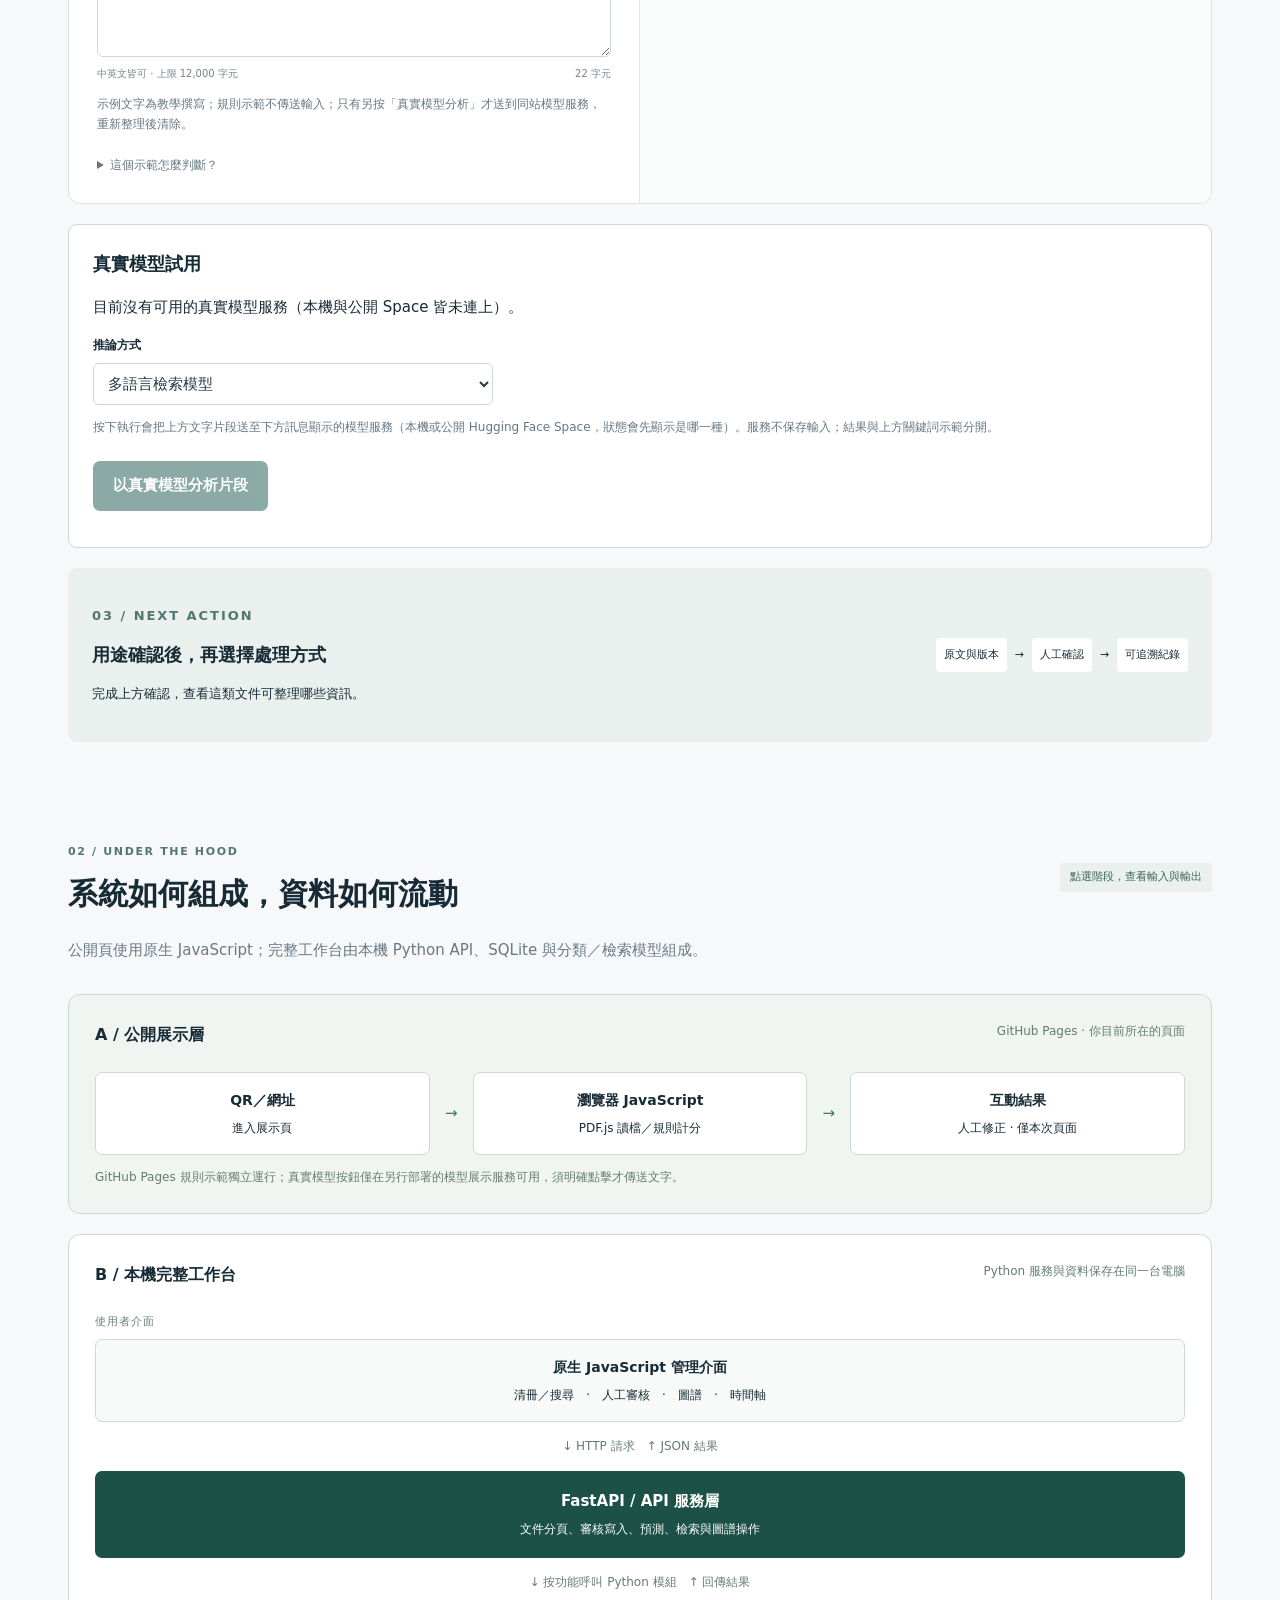
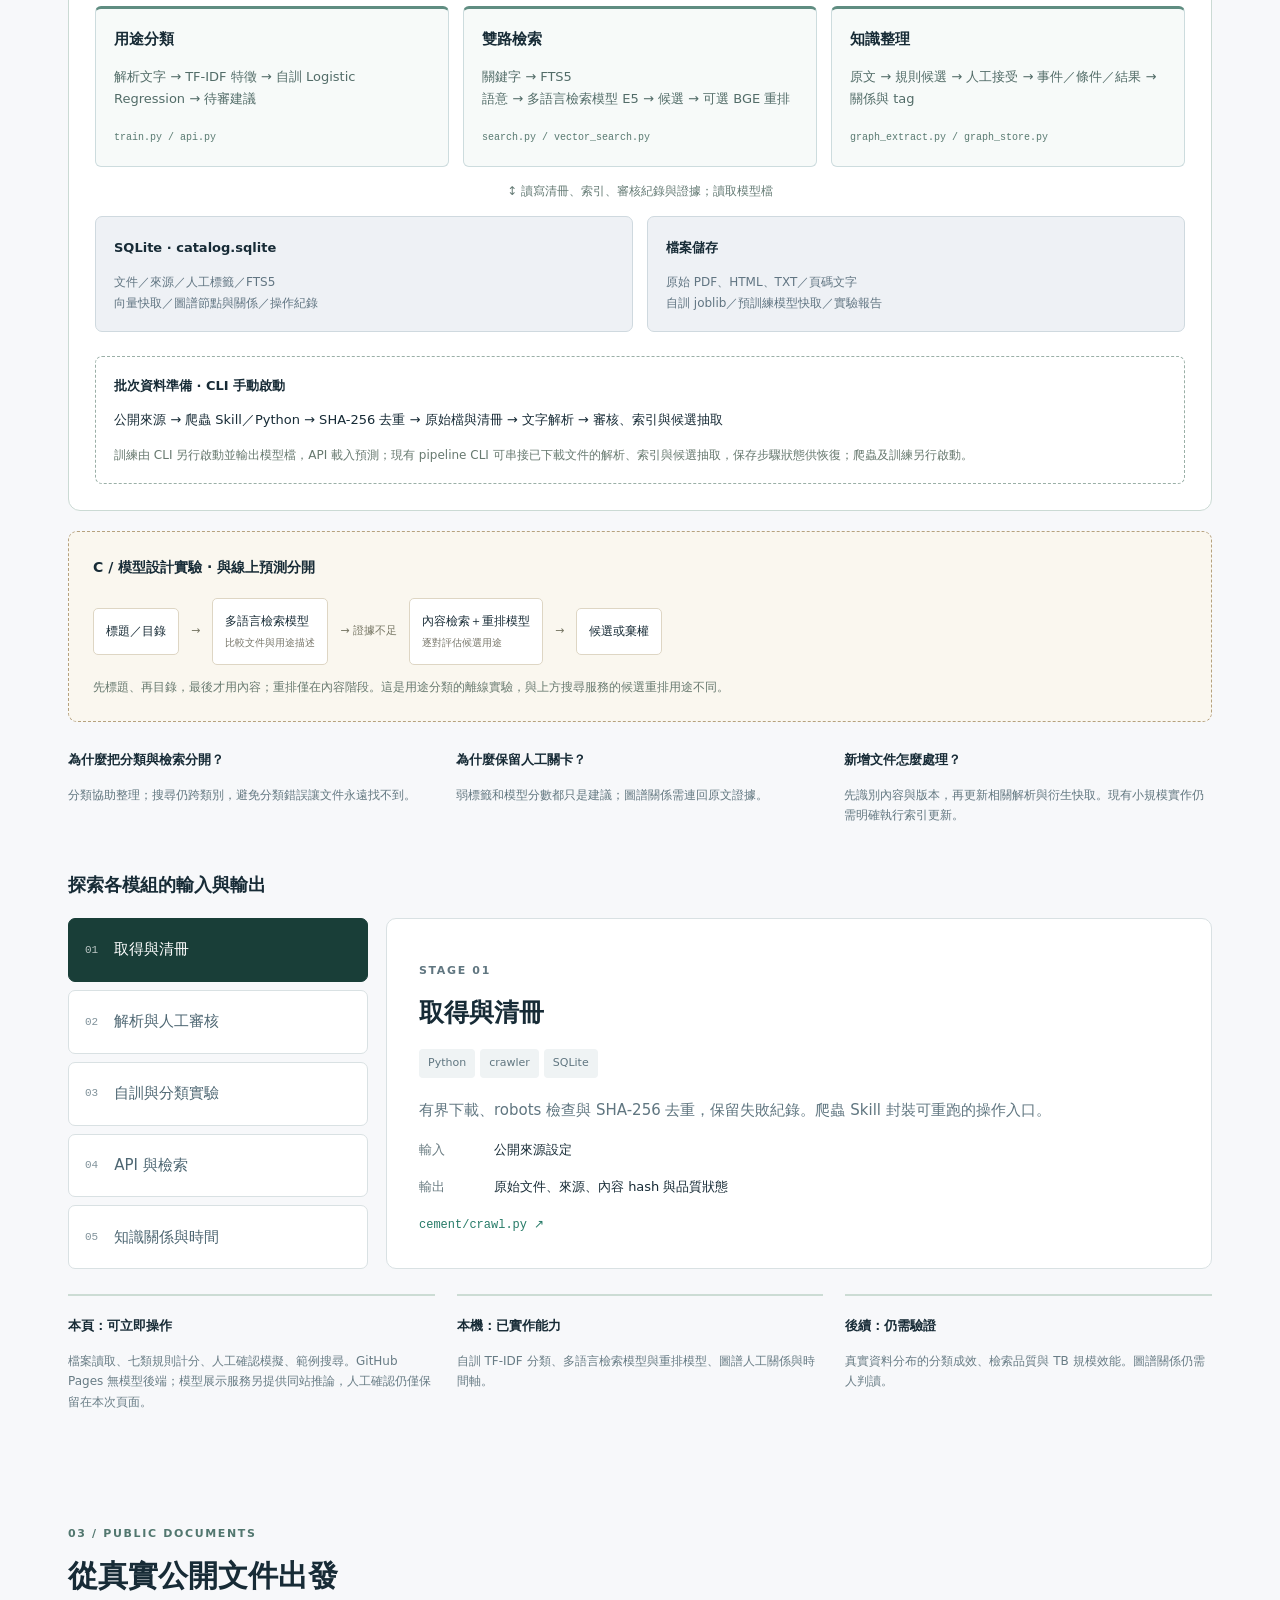
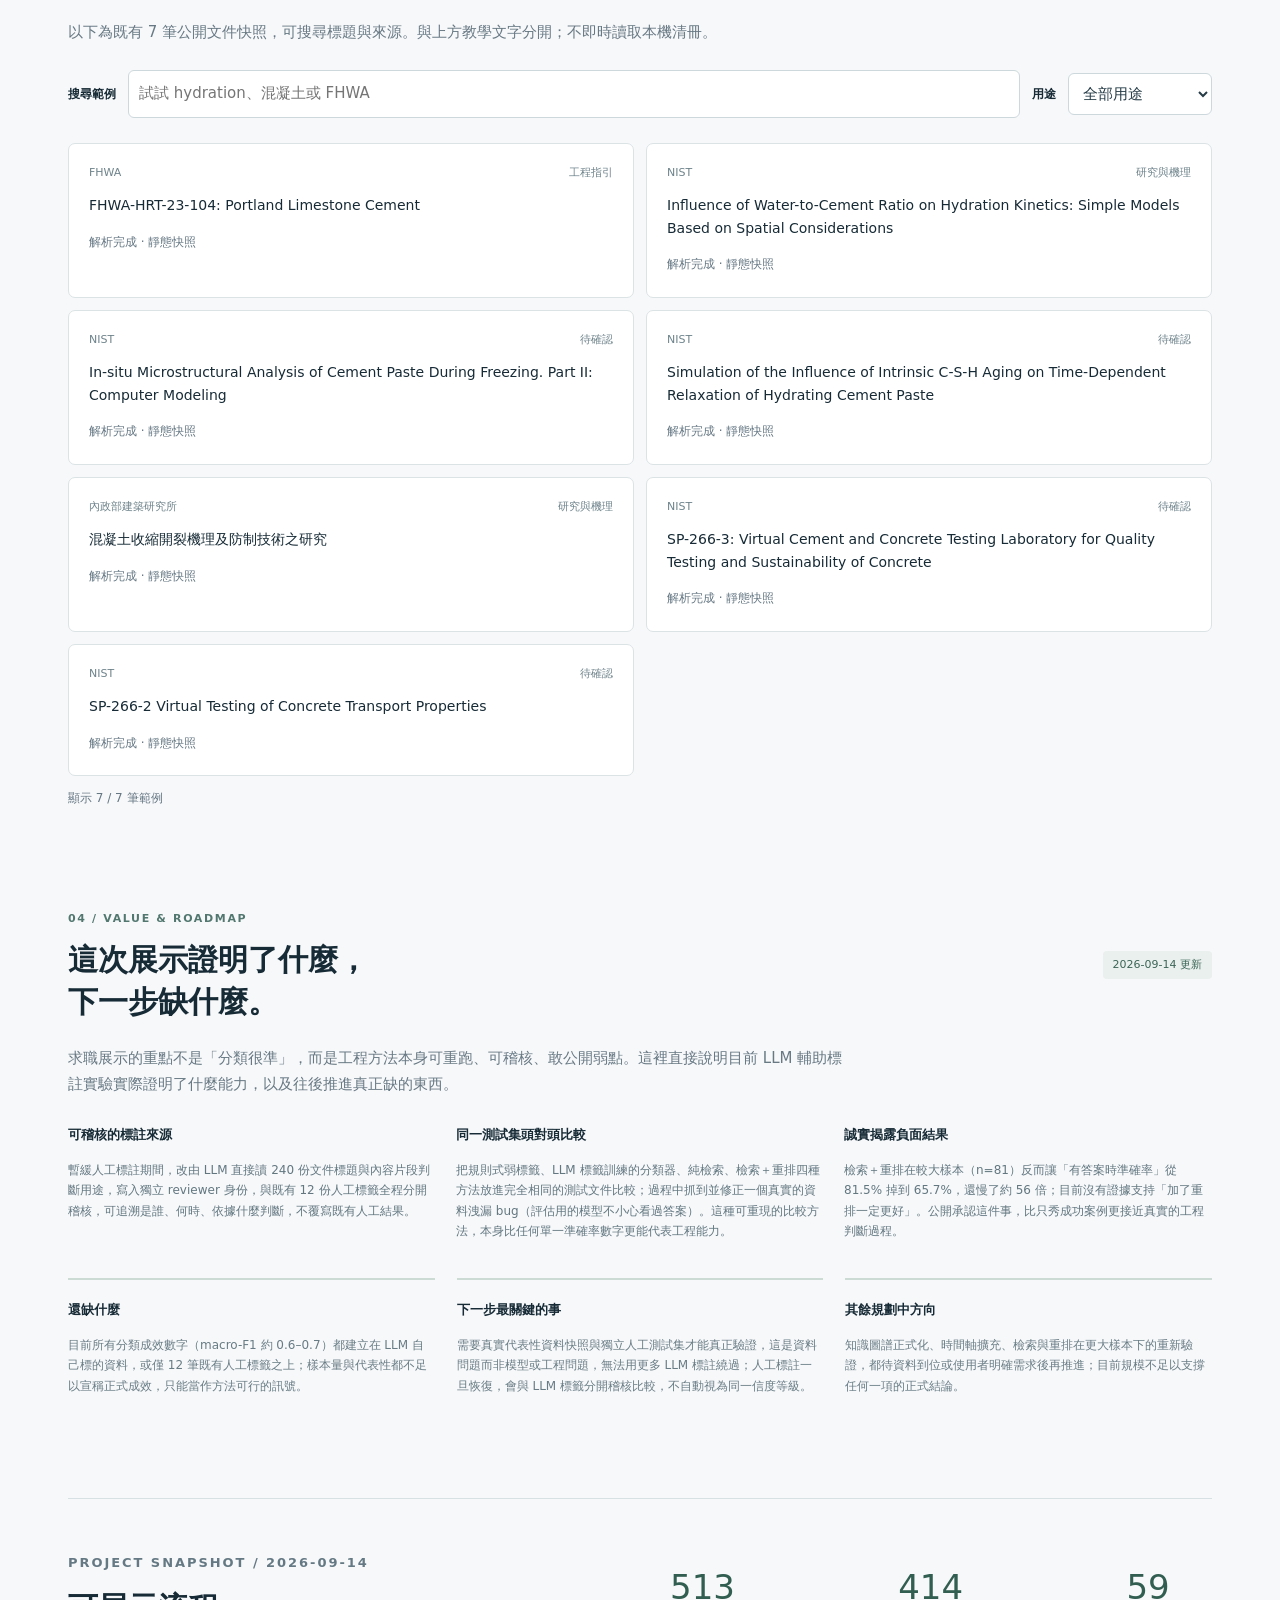
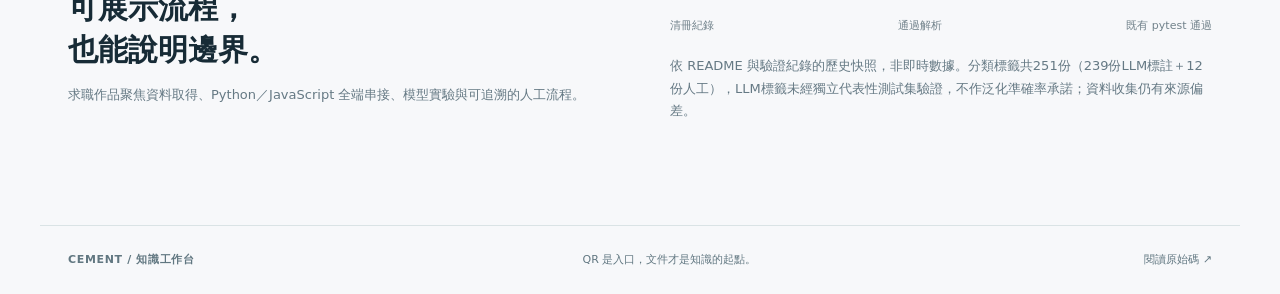
==== commit d3d80702: "Add D-010 LLM-labeling experiment: results, method comparison, and showcase roadmap Documents the LL" ====
--- a/docs/index.html
+++ b/docs/index.html
@@ -1,6 +1,6 @@
 <!doctype html>
 <html lang="zh-Hant"><head><meta charset="utf-8"><meta name="viewport" content="width=device-width,initial-scale=1"><title>水泥知識工作台｜從文件到可追溯的知識</title><meta name="description" content="互動體驗文件用途分類、人工確認與知識分流，探索 Python、JavaScript 與小模型的技術架構。"><link rel="stylesheet" href="showcase.css"></head>
-<body><a class="skip" href="#experience">跳至互動體驗</a><header><a class="brand" href="#"><span class="mark">C</span> CEMENT<span class="brand-sub">知識工作台</span></a><nav aria-label="主導覽"><a href="#purpose">用途</a><a href="#experience">互動體驗</a><a href="#architecture">技術架構</a><a href="https://github.com/pososos/QR-code-design" target="_blank" rel="noopener">GitHub ↗</a></nav></header>
+<body><a class="skip" href="#experience">跳至互動體驗</a><header><a class="brand" href="#"><span class="mark">C</span> CEMENT<span class="brand-sub">知識工作台</span></a><nav aria-label="主導覽"><a href="#purpose">用途</a><a href="#experience">互動體驗</a><a href="#architecture">技術架構</a><a href="#roadmap">成果與方向</a><a href="https://github.com/pososos/QR-code-design" target="_blank" rel="noopener">GitHub ↗</a></nav></header>
 <main><section class="hero" id="purpose"><div><p class="eyebrow">DOCUMENT INTELLIGENCE / 全端 AI 應用原型</p><h1>先讀懂文件用途，<br>再連結知識。</h1><p class="lead">面對散落的研究、手冊與工程資料，先分類、再審核，讓後續檢索與知識整理有跡可循。</p><div class="actions"><a class="button primary" href="#experience">試著分類一份文件 <span>↗</span></a><a class="text-link" href="#architecture">探索技術架構 ↓</a></div><p class="subtle">公開互動展示 · 瀏覽器內運行 · 不需登入</p></div><div class="hero-map" aria-label="文件經用途分類及人工確認後進入知識整理"><div class="map-label">從資料堆，到知識線索</div><div class="file-stack"><span>PDF / 工程指引</span><span>HTML / 研究摘要</span><span>TXT / 實驗記錄</span></div><div class="map-line">↓</div><div class="router">用途分類 <small>證據不足 → 待確認</small></div><div class="map-line">↓ 人工確認</div><div class="map-end"><span>檢索</span><span>事件 × 結果</span><span>時間與標籤</span></div><span class="diagram-note">產品流程示意</span></div></section>
 <div class="value-strip"><div><b>01 / 找到方向</b><span>辨識主要用途，減少逐份整理的負擔。</span></div><div><b>02 / 保留判斷</b><span>查看分類證據，讓人修正與確認。</span></div><div><b>03 / 留下依據</b><span>後續關係連回文件、版本與原文。</span></div></div>
 <section id="experience"><div class="section-heading"><div><p class="eyebrow">01 / TRY THE WORKFLOW</p><h2>一份文件，如何被整理？</h2></div><span class="tag">互動沙盒 · 簡化關鍵詞規則</span></div><p class="section-intro">上傳檔案、選一個示例或貼上文字，查看命中依據，再決定用途。此處即時計算規則結果；本機自訓模型與語意模型另見技術架構。</p>
@@ -19,5 +19,17 @@
 <div class="experiment-zone"><b>C / 模型設計實驗 · 與線上預測分開</b><div class="model-flow"><span>標題／目錄</span><i>→</i><span>多語言檢索模型<br><small>比較文件與用途描述</small></span><i>→ 證據不足</i><span>內容檢索＋重排模型<br><small>逐對評估候選用途</small></span><i>→</i><span>候選或棄權</span></div><p>先標題、再目錄，最後才用內容；重排僅在內容階段。這是用途分類的離線實驗，與上方搜尋服務的候選重排用途不同。</p></div>
 <div class="design-decisions"><div><b>為什麼把分類與檢索分開？</b><p>分類協助整理；搜尋仍跨類別，避免分類錯誤讓文件永遠找不到。</p></div><div><b>為什麼保留人工關卡？</b><p>弱標籤和模型分數都只是建議；圖譜關係需連回原文證據。</p></div><div><b>新增文件怎麼處理？</b><p>先識別內容與版本，再更新相關解析與衍生快取。現有小規模實作仍需明確執行索引更新。</p></div></div></div><h3 class="module-heading">探索各模組的輸入與輸出</h3><div class="arch-layout"><div id="archSteps" class="arch-steps" role="group" aria-label="技術階段"></div><article id="archDetail" class="arch-detail" aria-live="polite"></article></div><div class="boundary"><div><b>本頁：可立即操作</b><p>檔案讀取、七類規則計分、人工確認模擬、範例搜尋。GitHub Pages 無模型後端；模型展示服務另提供同站推論，人工確認仍僅保留在本次頁面。</p></div><div><b>本機：已實作能力</b><p>自訓 TF-IDF 分類、多語言檢索模型與重排模型、圖譜人工關係與時間軸。</p></div><div><b>後續：仍需驗證</b><p>真實資料分布的分類成效、檢索品質與 TB 規模效能。圖譜關係仍需人判讀。</p></div></div></section>
 <section id="documents"><div class="section-heading"><div><p class="eyebrow">03 / PUBLIC DOCUMENTS</p><h2>從真實公開文件出發</h2></div></div><p class="section-intro">以下為既有 7 筆公開文件快照，可搜尋標題與來源。與上方教學文字分開；不即時讀取本機清冊。</p><div class="catalog-tools"><label for="search">搜尋範例</label><input id="search" type="search" placeholder="試試 hydration、混凝土或 FHWA"><label for="filter">用途</label><select id="filter"><option value="all">全部用途</option><option value="research">研究與機理</option><option value="guidance">工程指引</option><option value="unlabeled">待確認</option></select></div><div id="docCards" class="doc-cards"></div><p id="docCount" class="subtle" role="status"></p></section>
-<section class="project-note"><div><p class="eyebrow">PROJECT SNAPSHOT / 2026-09-13</p><h2>可展示流程，<br>也能說明邊界。</h2><p>求職作品聚焦資料取得、Python／JavaScript 全端串接、模型實驗與可追溯的人工流程。</p></div><div><div class="metrics"><div><b>513</b><span>清冊紀錄</span></div><div><b>392</b><span>通過解析</span></div><div><b>54</b><span>既有 pytest 通過</span></div></div><p class="subtle">依 README 與驗證紀錄的歷史快照，非即時數據。自訓診斷只有 12 份人工標籤（7 訓練／5 測試），不作泛化準確率承諾；資料收集仍有來源偏差。</p></div></section>
+<section id="roadmap"><div class="section-heading"><div><p class="eyebrow">04 / VALUE &amp; ROADMAP</p><h2>這次展示證明了什麼，<br>下一步缺什麼。</h2></div><span class="tag">2026-09-14 更新</span></div><p class="section-intro">求職展示的重點不是「分類很準」，而是工程方法本身可重跑、可稽核、敢公開弱點。這裡直接說明目前 LLM 輔助標註實驗實際證明了什麼能力，以及往後推進真正缺的東西。</p>
+<div class="design-decisions">
+<div><b>可稽核的標註來源</b><p>暫緩人工標註期間，改由 LLM 直接讀 240 份文件標題與內容片段判斷用途，寫入獨立 reviewer 身份，與既有 12 份人工標籤全程分開稽核，可追溯是誰、何時、依據什麼判斷，不覆寫既有人工結果。</p></div>
+<div><b>同一測試集頭對頭比較</b><p>把規則式弱標籤、LLM 標籤訓練的分類器、純檢索、檢索＋重排四種方法放進完全相同的測試文件比較；過程中抓到並修正一個真實的資料洩漏 bug（評估用的模型不小心看過答案）。這種可重現的比較方法，本身比任何單一準確率數字更能代表工程能力。</p></div>
+<div><b>誠實揭露負面結果</b><p>檢索＋重排在較大樣本（n=81）反而讓「有答案時準確率」從 81.5% 掉到 65.7%，還慢了約 56 倍；目前沒有證據支持「加了重排一定更好」。公開承認這件事，比只秀成功案例更接近真實的工程判斷過程。</p></div>
+</div>
+<div class="boundary">
+<div><b>還缺什麼</b><p>目前所有分類成效數字（macro-F1 約 0.6–0.7）都建立在 LLM 自己標的資料，或僅 12 筆既有人工標籤之上；樣本量與代表性都不足以宣稱正式成效，只能當作方法可行的訊號。</p></div>
+<div><b>下一步最關鍵的事</b><p>需要真實代表性資料快照與獨立人工測試集才能真正驗證，這是資料問題而非模型或工程問題，無法用更多 LLM 標註繞過；人工標註一旦恢復，會與 LLM 標籤分開稽核比較，不自動視為同一信度等級。</p></div>
+<div><b>其餘規劃中方向</b><p>知識圖譜正式化、時間軸擴充、檢索與重排在更大樣本下的重新驗證，都待資料到位或使用者明確需求後再推進；目前規模不足以支撐任何一項的正式結論。</p></div>
+</div>
+</section>
+<section class="project-note"><div><p class="eyebrow">PROJECT SNAPSHOT / 2026-09-14</p><h2>可展示流程，<br>也能說明邊界。</h2><p>求職作品聚焦資料取得、Python／JavaScript 全端串接、模型實驗與可追溯的人工流程。</p></div><div><div class="metrics"><div><b>513</b><span>清冊紀錄</span></div><div><b>414</b><span>通過解析</span></div><div><b>59</b><span>既有 pytest 通過</span></div></div><p class="subtle">依 README 與驗證紀錄的歷史快照，非即時數據。分類標籤共251份（239份LLM標註＋12份人工），LLM標籤未經獨立代表性測試集驗證，不作泛化準確率承諾；資料收集仍有來源偏差。</p></div></section>
 </main><footer><a class="brand" href="#">CEMENT / 知識工作台</a><span>QR 是入口，文件才是知識的起點。</span><a href="https://github.com/pososos/QR-code-design" target="_blank" rel="noopener">閱讀原始碼 ↗</a></footer><noscript>此頁互動需要 JavaScript。用途與技術範圍仍可閱讀；完整文件請見 GitHub。</noscript><script src="showcase.js"></script></body></html>
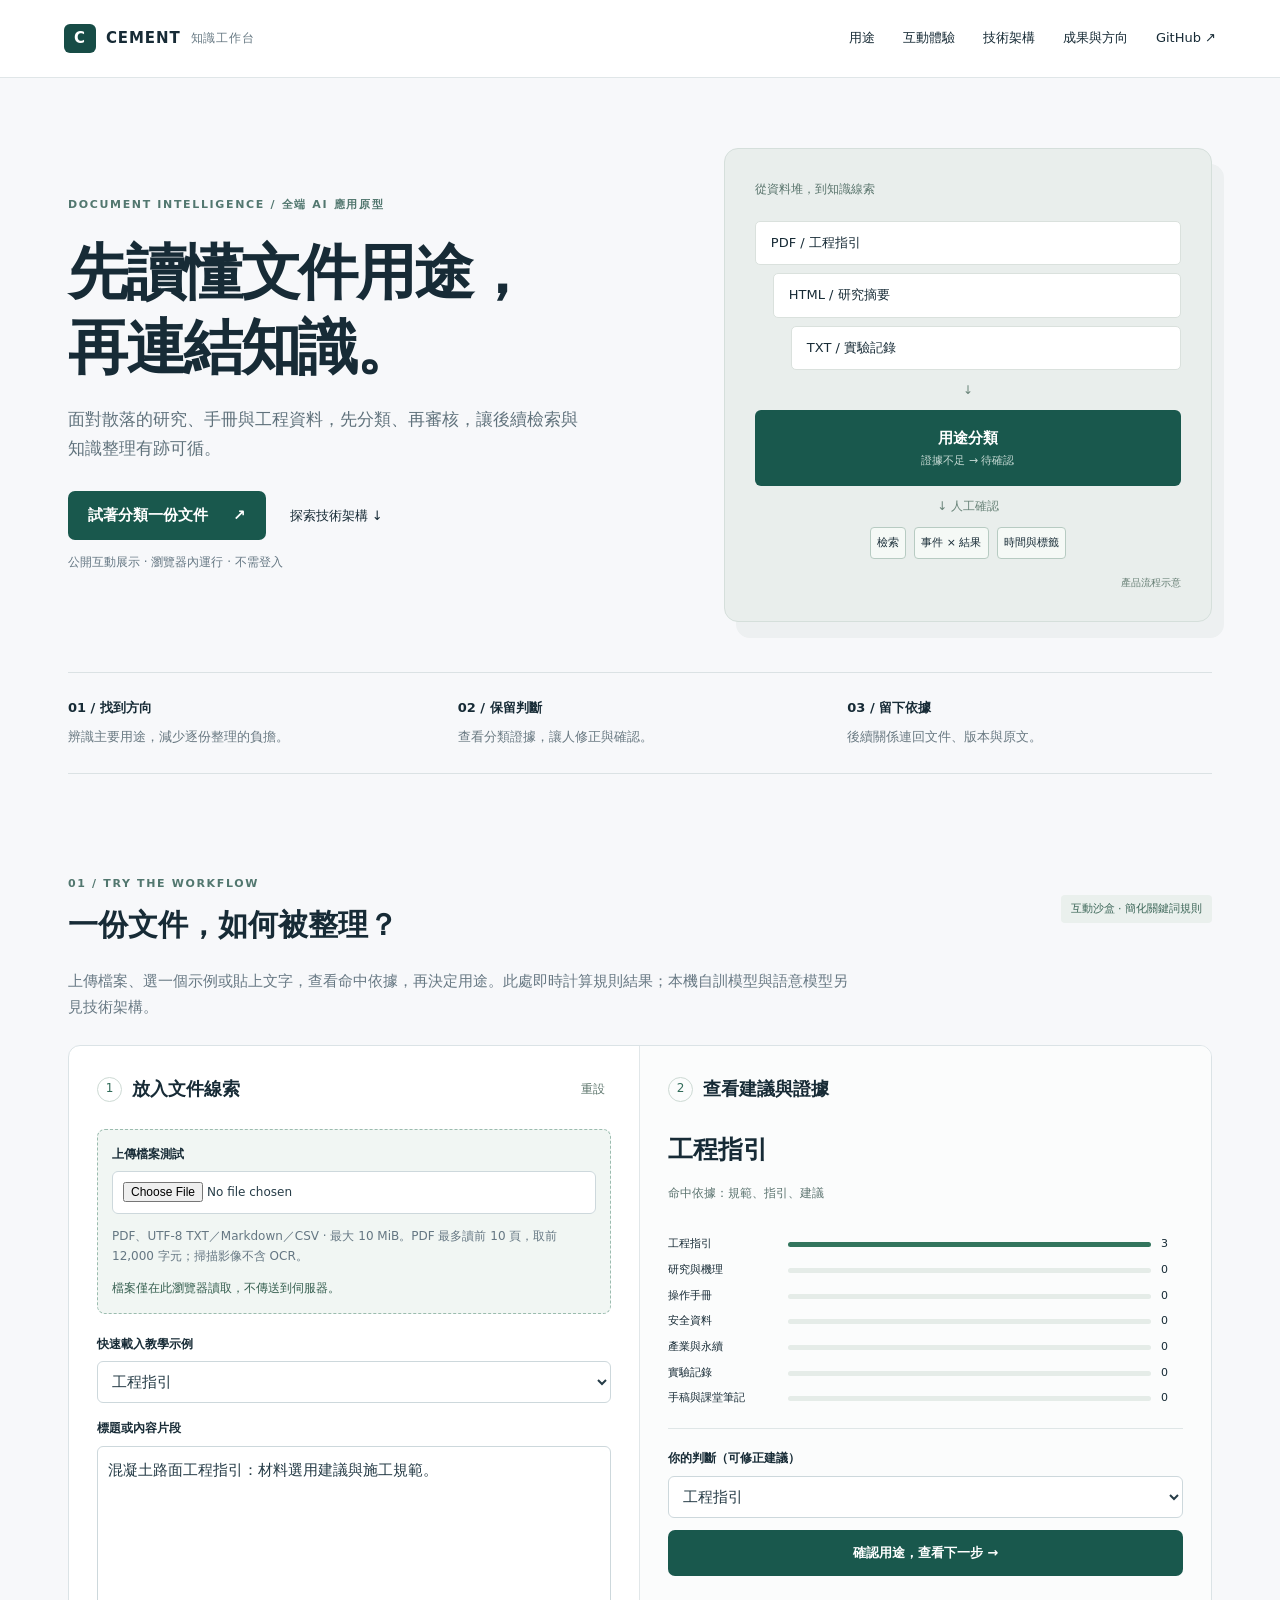
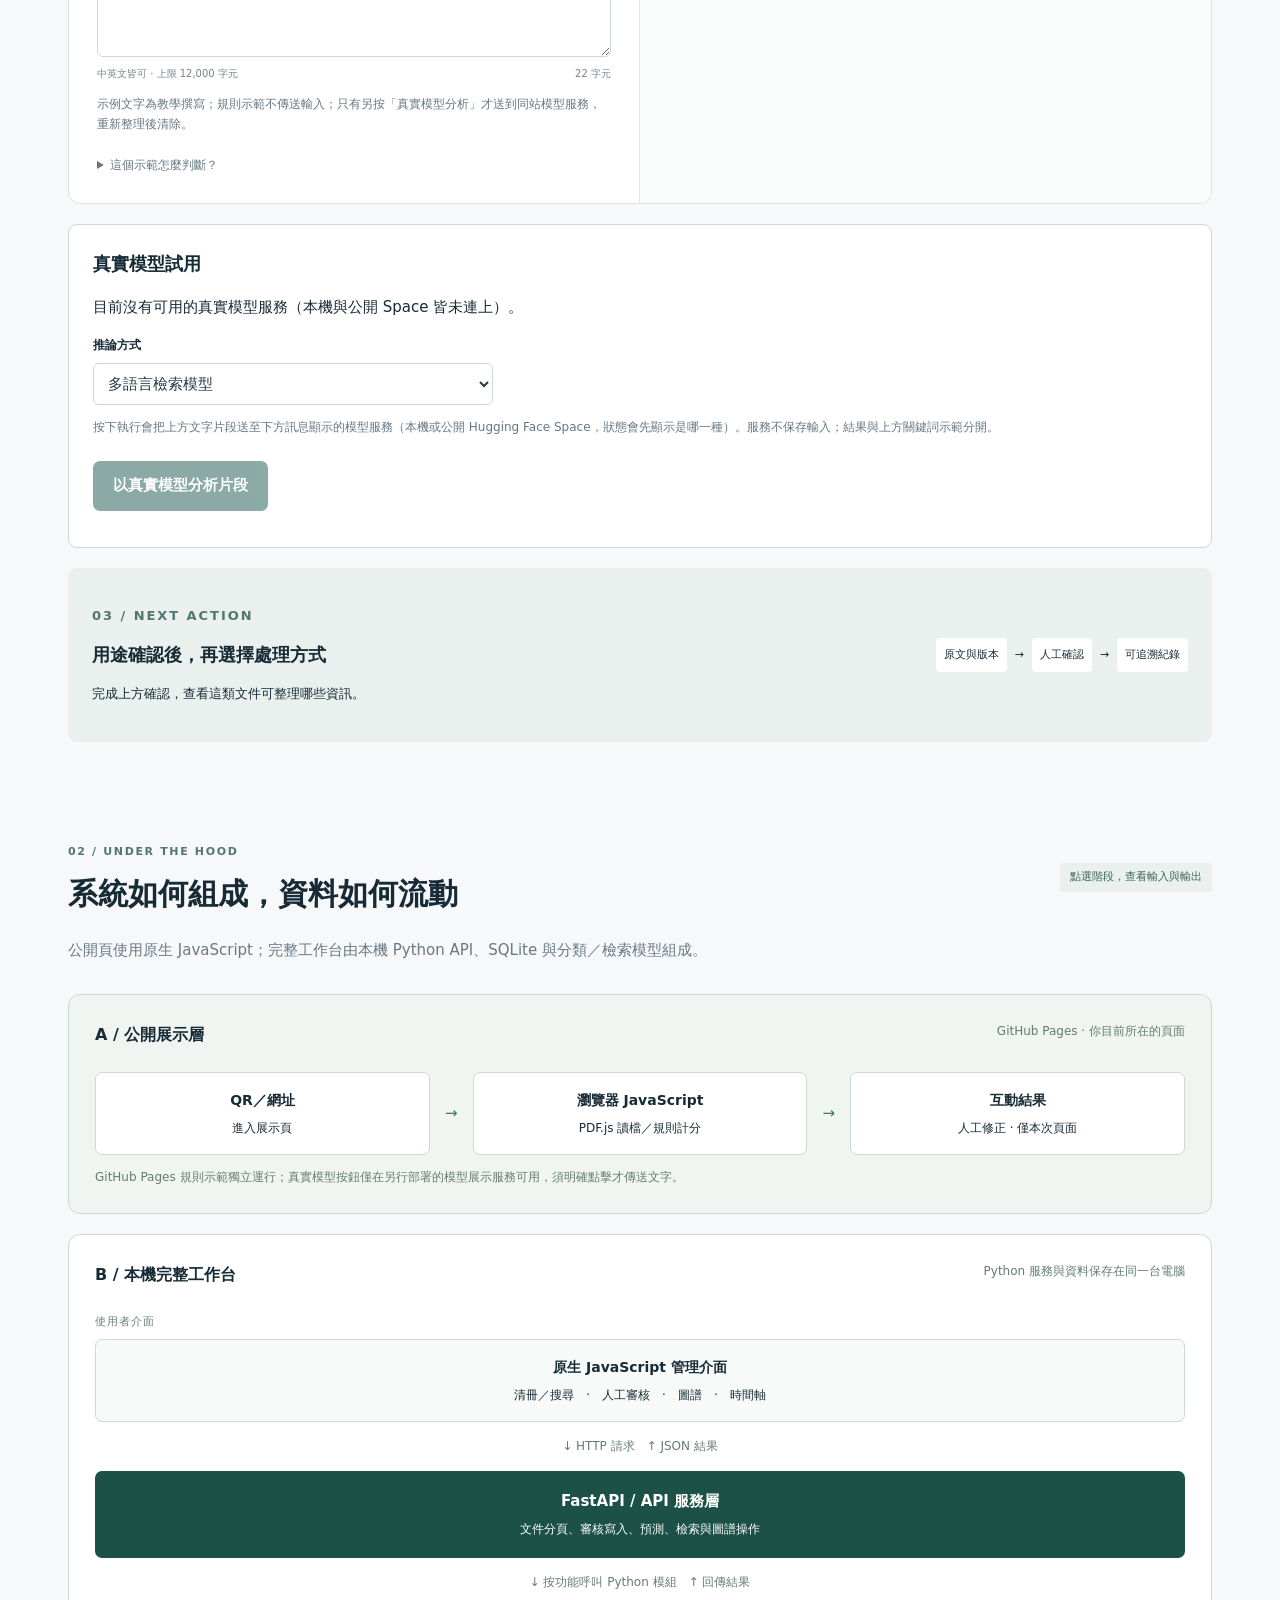
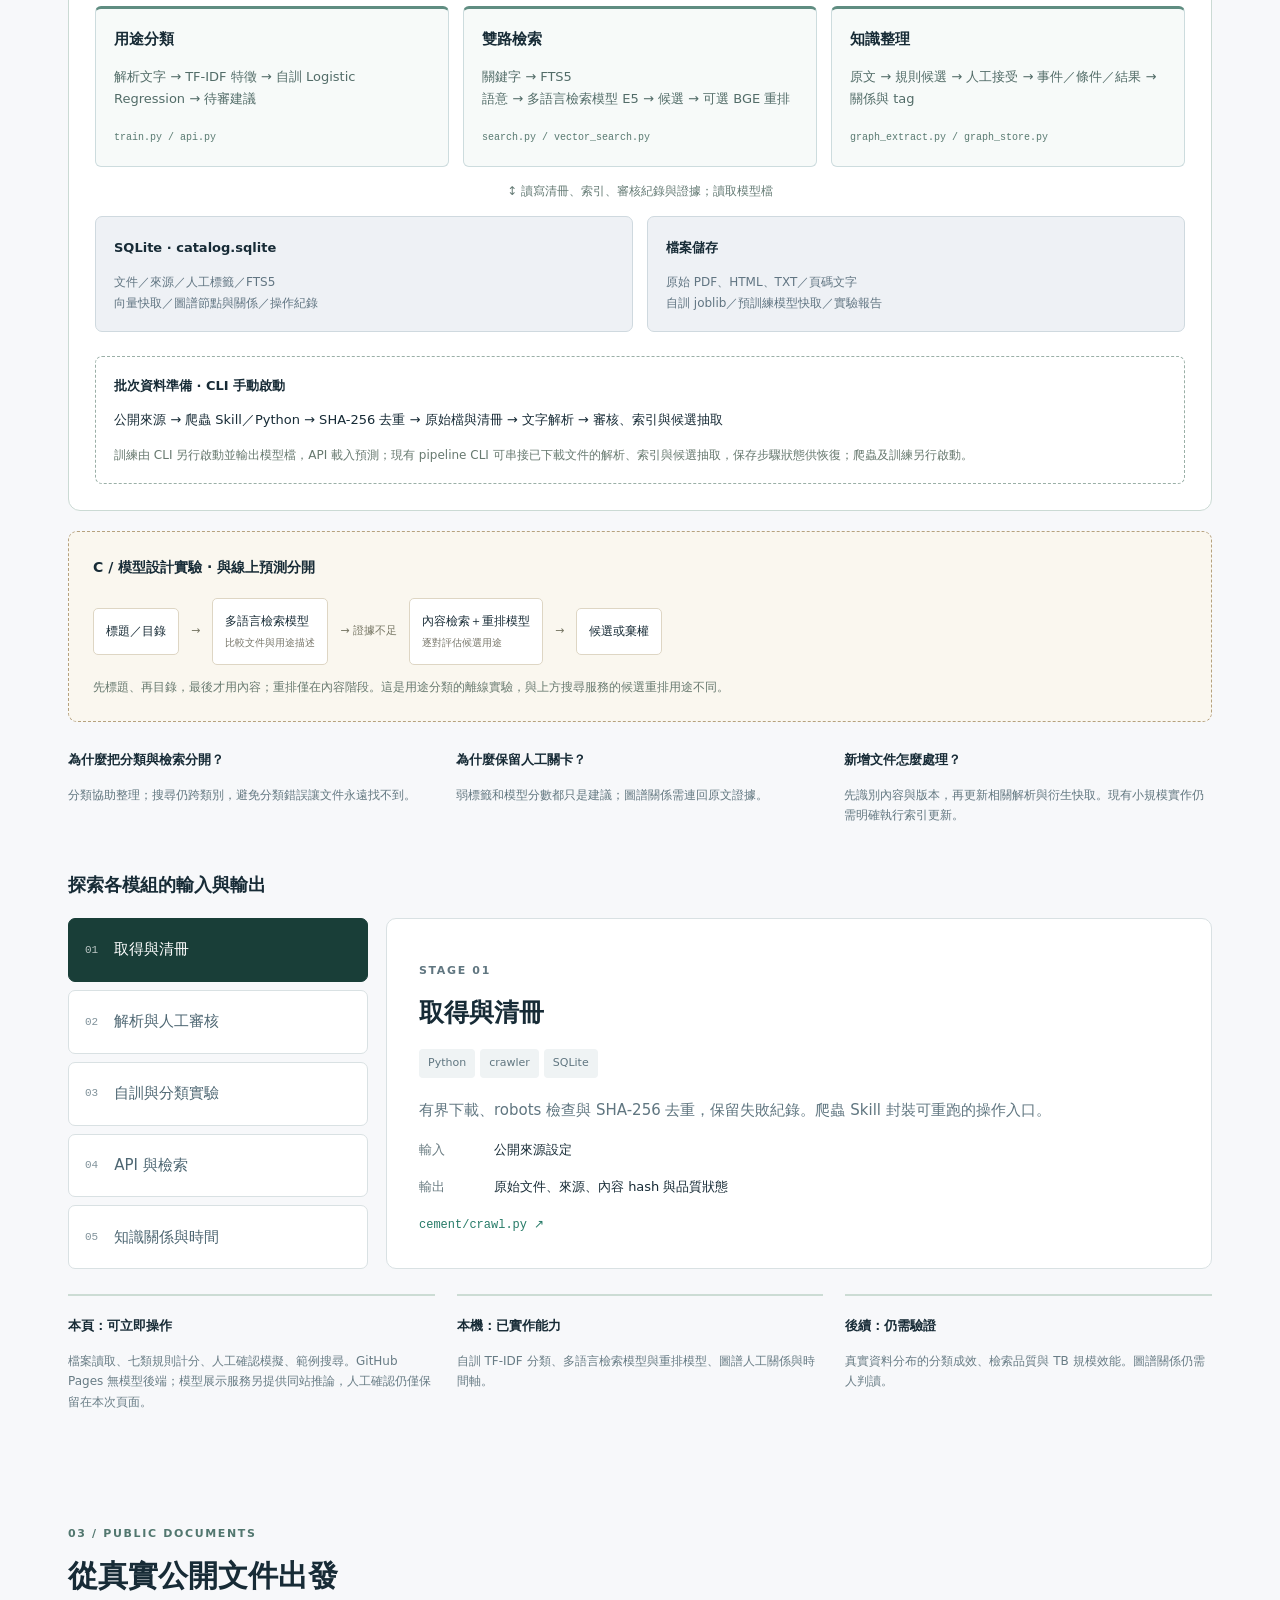
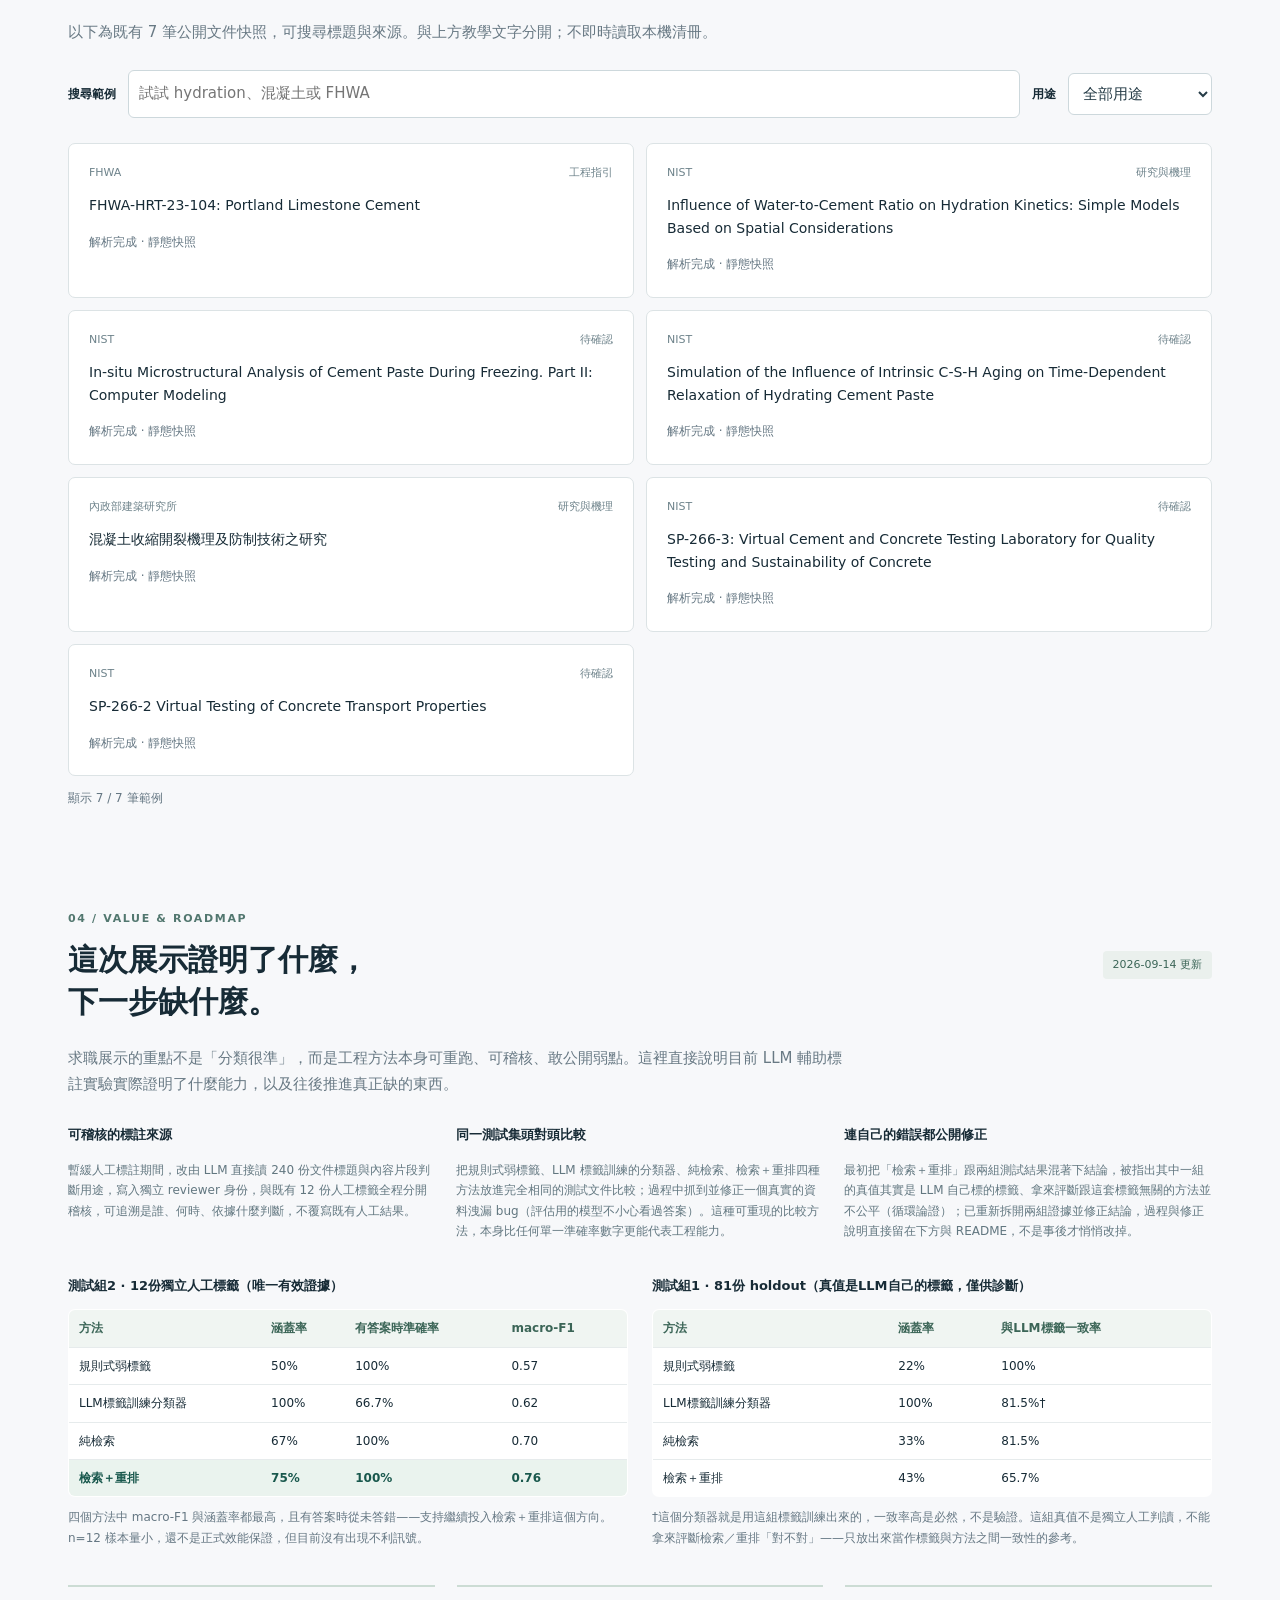
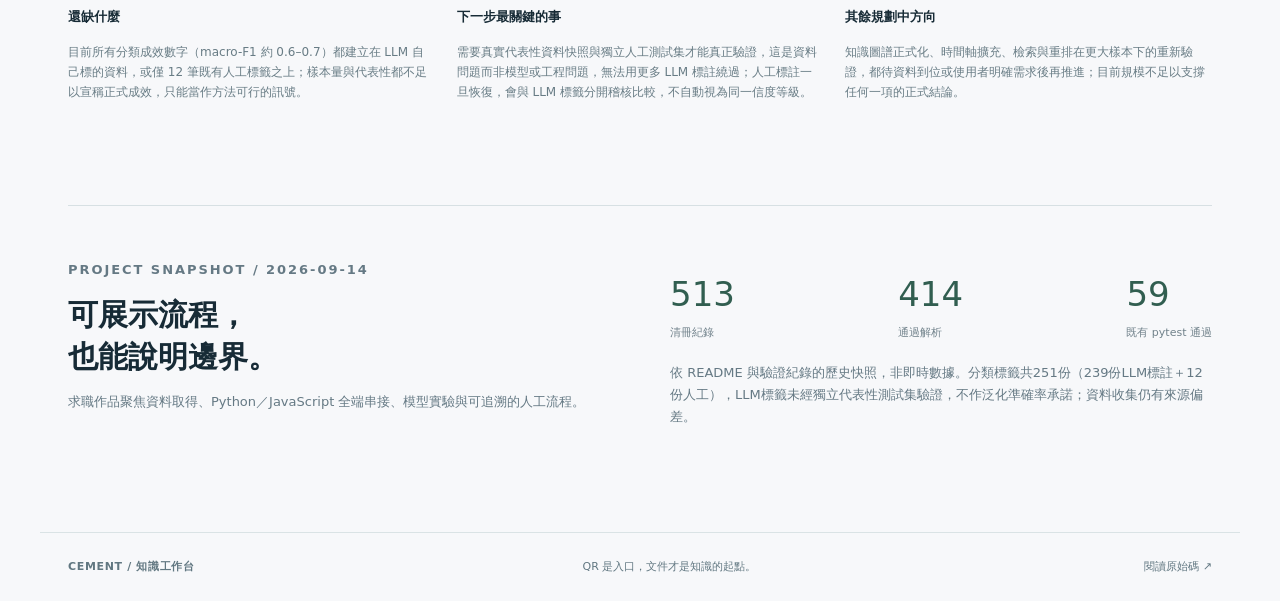
==== commit 24d9d932: "Fix evidence-validity error in the four-method comparison The prior comparison conflated two test se" ====
--- a/docs/index.html
+++ b/docs/index.html
@@ -23,7 +23,11 @@
 <div class="design-decisions">
 <div><b>可稽核的標註來源</b><p>暫緩人工標註期間，改由 LLM 直接讀 240 份文件標題與內容片段判斷用途，寫入獨立 reviewer 身份，與既有 12 份人工標籤全程分開稽核，可追溯是誰、何時、依據什麼判斷，不覆寫既有人工結果。</p></div>
 <div><b>同一測試集頭對頭比較</b><p>把規則式弱標籤、LLM 標籤訓練的分類器、純檢索、檢索＋重排四種方法放進完全相同的測試文件比較；過程中抓到並修正一個真實的資料洩漏 bug（評估用的模型不小心看過答案）。這種可重現的比較方法，本身比任何單一準確率數字更能代表工程能力。</p></div>
-<div><b>誠實揭露負面結果</b><p>檢索＋重排在較大樣本（n=81）反而讓「有答案時準確率」從 81.5% 掉到 65.7%，還慢了約 56 倍；目前沒有證據支持「加了重排一定更好」。公開承認這件事，比只秀成功案例更接近真實的工程判斷過程。</p></div>
+<div><b>連自己的錯誤都公開修正</b><p>最初把「檢索＋重排」跟兩組測試結果混著下結論，被指出其中一組的真值其實是 LLM 自己標的標籤、拿來評斷跟這套標籤無關的方法並不公平（循環論證）；已重新拆開兩組證據並修正結論，過程與修正說明直接留在下方與 README，不是事後才悄悄改掉。</p></div>
+</div>
+<div class="results-compare">
+<div><h4>測試組2 · 12份獨立人工標籤（唯一有效證據）</h4><table class="result-table"><thead><tr><th>方法</th><th>涵蓋率</th><th>有答案時準確率</th><th>macro-F1</th></tr></thead><tbody><tr><td>規則式弱標籤</td><td>50%</td><td>100%</td><td>0.57</td></tr><tr><td>LLM標籤訓練分類器</td><td>100%</td><td>66.7%</td><td>0.62</td></tr><tr><td>純檢索</td><td>67%</td><td>100%</td><td>0.70</td></tr><tr class="best"><td>檢索＋重排</td><td>75%</td><td>100%</td><td>0.76</td></tr></tbody></table><p class="subtle">四個方法中 macro-F1 與涵蓋率都最高，且有答案時從未答錯——支持繼續投入檢索＋重排這個方向。n=12 樣本量小，還不是正式效能保證，但目前沒有出現不利訊號。</p></div>
+<div><h4>測試組1 · 81份 holdout（真值是LLM自己的標籤，僅供診斷）</h4><table class="result-table"><thead><tr><th>方法</th><th>涵蓋率</th><th>與LLM標籤一致率</th></tr></thead><tbody><tr><td>規則式弱標籤</td><td>22%</td><td>100%</td></tr><tr><td>LLM標籤訓練分類器</td><td>100%</td><td>81.5%†</td></tr><tr><td>純檢索</td><td>33%</td><td>81.5%</td></tr><tr><td>檢索＋重排</td><td>43%</td><td>65.7%</td></tr></tbody></table><p class="subtle">†這個分類器就是用這組標籤訓練出來的，一致率高是必然，不是驗證。這組真值不是獨立人工判讀，不能拿來評斷檢索／重排「對不對」——只放出來當作標籤與方法之間一致性的參考。</p></div>
 </div>
 <div class="boundary">
 <div><b>還缺什麼</b><p>目前所有分類成效數字（macro-F1 約 0.6–0.7）都建立在 LLM 自己標的資料，或僅 12 筆既有人工標籤之上；樣本量與代表性都不足以宣稱正式成效，只能當作方法可行的訊號。</p></div>
--- a/docs/showcase.css
+++ b/docs/showcase.css
@@ -5,3 +5,6 @@
 .system-design{margin:30px 0}.deployment{border:1px solid #cbdad4;border-radius:12px;padding:26px;margin-bottom:20px;background:white}.public-zone{background:#f0f5f2}.zone-heading{display:flex;justify-content:space-between;gap:12px;flex-wrap:wrap;margin-bottom:24px}.zone-heading b{font-size:16px}.zone-heading>span{font-size:12px;color:#637c72}.system-flow{display:flex;gap:15px;align-items:center}.sys-node{flex:1;background:white;border:1px solid #cbdad4;border-radius:7px;text-align:center;padding:16px;font-size:14px;font-weight:600}.sys-node small,.api-node small{display:block;font-weight:400;font-size:12px;margin-top:5px}.connector{color:#3c7862}.zone-note{font-size:12px;color:#647b71;margin-bottom:0}.layer-label{font-size:11px;color:#688078;letter-spacing:.1em;margin-bottom:8px}.wide{background:#f7faf8}.vertical-link{text-align:center;padding:14px 5px;color:#657b75;font-size:12px}.api-node{background:#1b5146;color:white;text-align:center;padding:18px;border-radius:7px;font-weight:700}.service-grid{display:grid;grid-template-columns:repeat(3,1fr);gap:14px}.service-card{border:1px solid #cddcde;border-top:3px solid #5f8d81;border-radius:6px;padding:18px;background:#f7faf9}.service-card p{font-size:13px;color:#526c68}.service-card code{font-size:10px;color:#597a71;overflow-wrap:anywhere}.storage-grid{display:grid;grid-template-columns:1fr 1fr;gap:14px}.storage-node{background:#eef1f5;border:1px solid #cfd9df;border-radius:7px;padding:18px}.storage-node b{font-size:13px}.storage-node p{font-size:12px;color:#617582;margin-bottom:0}.batch-lane{margin-top:24px;padding:18px;border:1px dashed #9aafa7;border-radius:7px;font-size:13px}.batch-lane>div{margin-top:10px;line-height:2}.batch-lane p,.experiment-zone p{font-size:12px;color:#67796f;margin-bottom:0}.experiment-zone{border:1px dashed #b6a27f;background:#faf7ef;border-radius:9px;padding:24px;font-size:14px}.model-flow{display:flex;gap:12px;align-items:center;flex-wrap:wrap;margin-top:18px}.model-flow>span{background:white;border:1px solid #ded6c4;padding:12px;border-radius:5px;font-size:12px}.model-flow small{color:#79776b}.model-flow i{font-size:11px;font-style:normal;color:#777765}.design-decisions{display:grid;grid-template-columns:repeat(3,1fr);gap:20px;margin-top:25px}.design-decisions b{font-size:13px}.design-decisions p{font-size:12px;color:#627780}.module-heading{margin:32px 0 18px}@media(max-width:800px){.deployment{padding:18px}.system-flow{flex-direction:column;gap:8px}.sys-node{width:100%}.connector{transform:rotate(90deg)}.service-grid,.storage-grid,.design-decisions{grid-template-columns:1fr}.model-flow{flex-direction:column;align-items:stretch}.model-flow i{text-align:center}.model-flow>span{text-align:center}.vertical-link{font-size:11px}}
 
 .model-live{margin:20px 0;padding:24px;border:1px solid #cbdad4;border-radius:9px;background:white}.model-live select{max-width:400px}.model-live pre{white-space:pre-wrap;overflow-wrap:anywhere;font-size:12px}.model-live .button{margin-top:12px}
+
+.results-compare{display:grid;grid-template-columns:1fr 1fr;gap:24px;margin:22px 0}.results-compare h4{font-size:13px;margin:0 0 12px}.result-table{width:100%;border-collapse:collapse;font-size:12px;background:white;border:1px solid #dbe3e6;border-radius:7px;overflow:hidden}.result-table th,.result-table td{padding:8px 10px;text-align:left;border-bottom:1px solid #e6ebec}.result-table th{background:#f0f5f2;color:#3b6557;font-weight:600}.result-table tr:last-child td{border-bottom:0}.result-table tr.best td{background:#eaf3ee;font-weight:700;color:#19584d}.results-compare .subtle{margin-top:10px}
+@media(max-width:800px){.results-compare{grid-template-columns:1fr}}
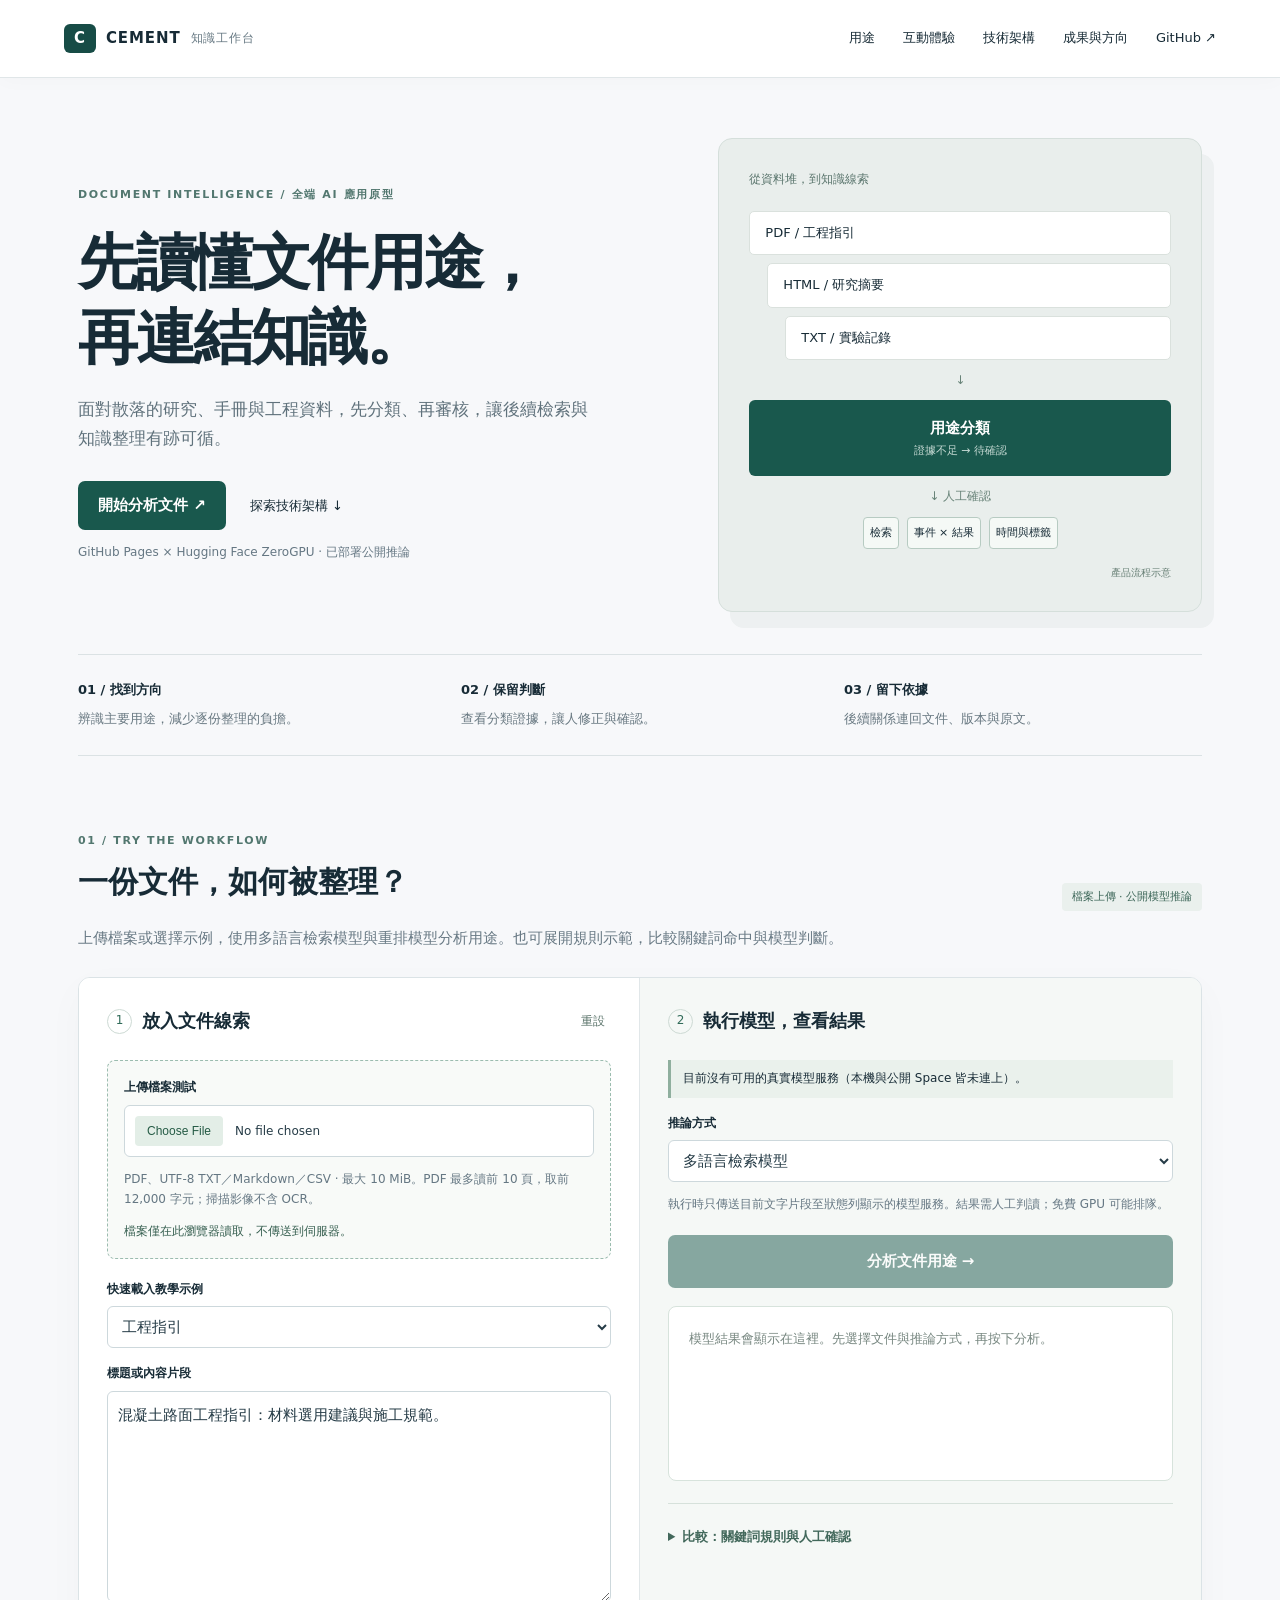
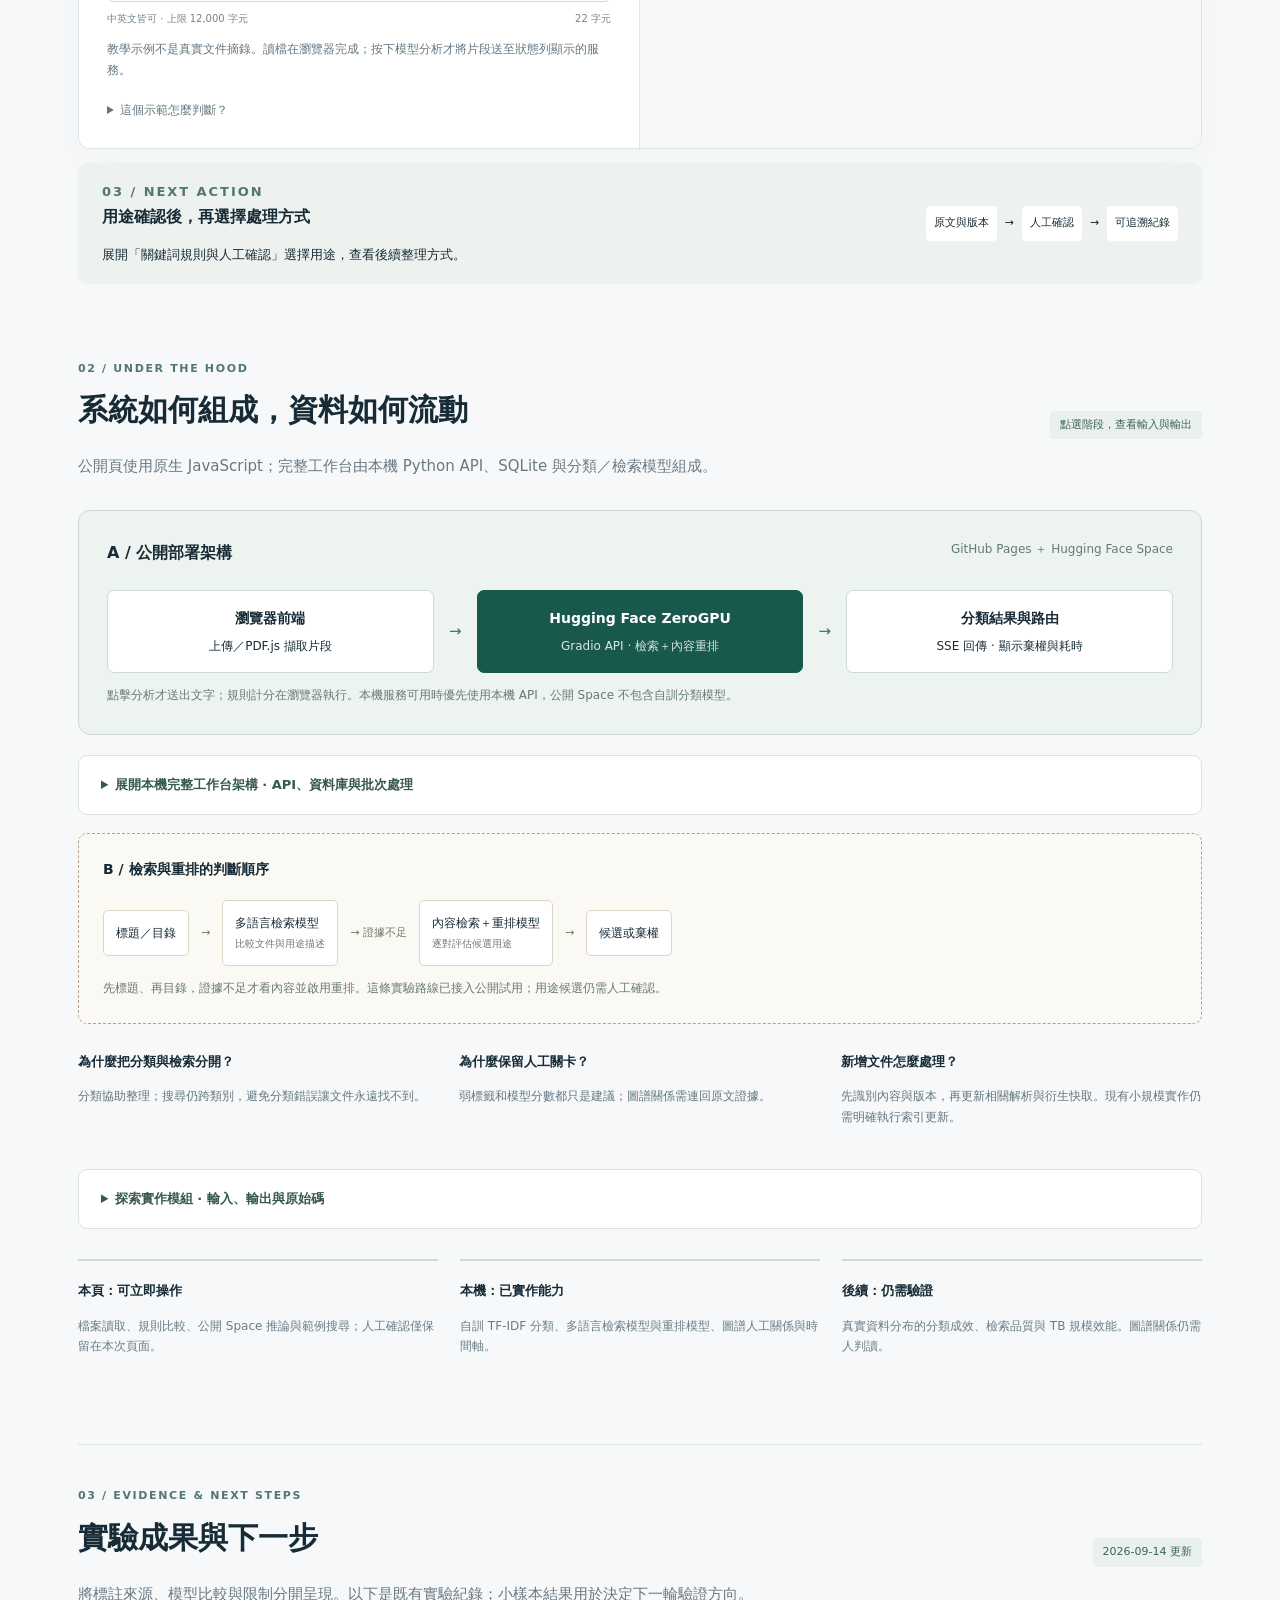
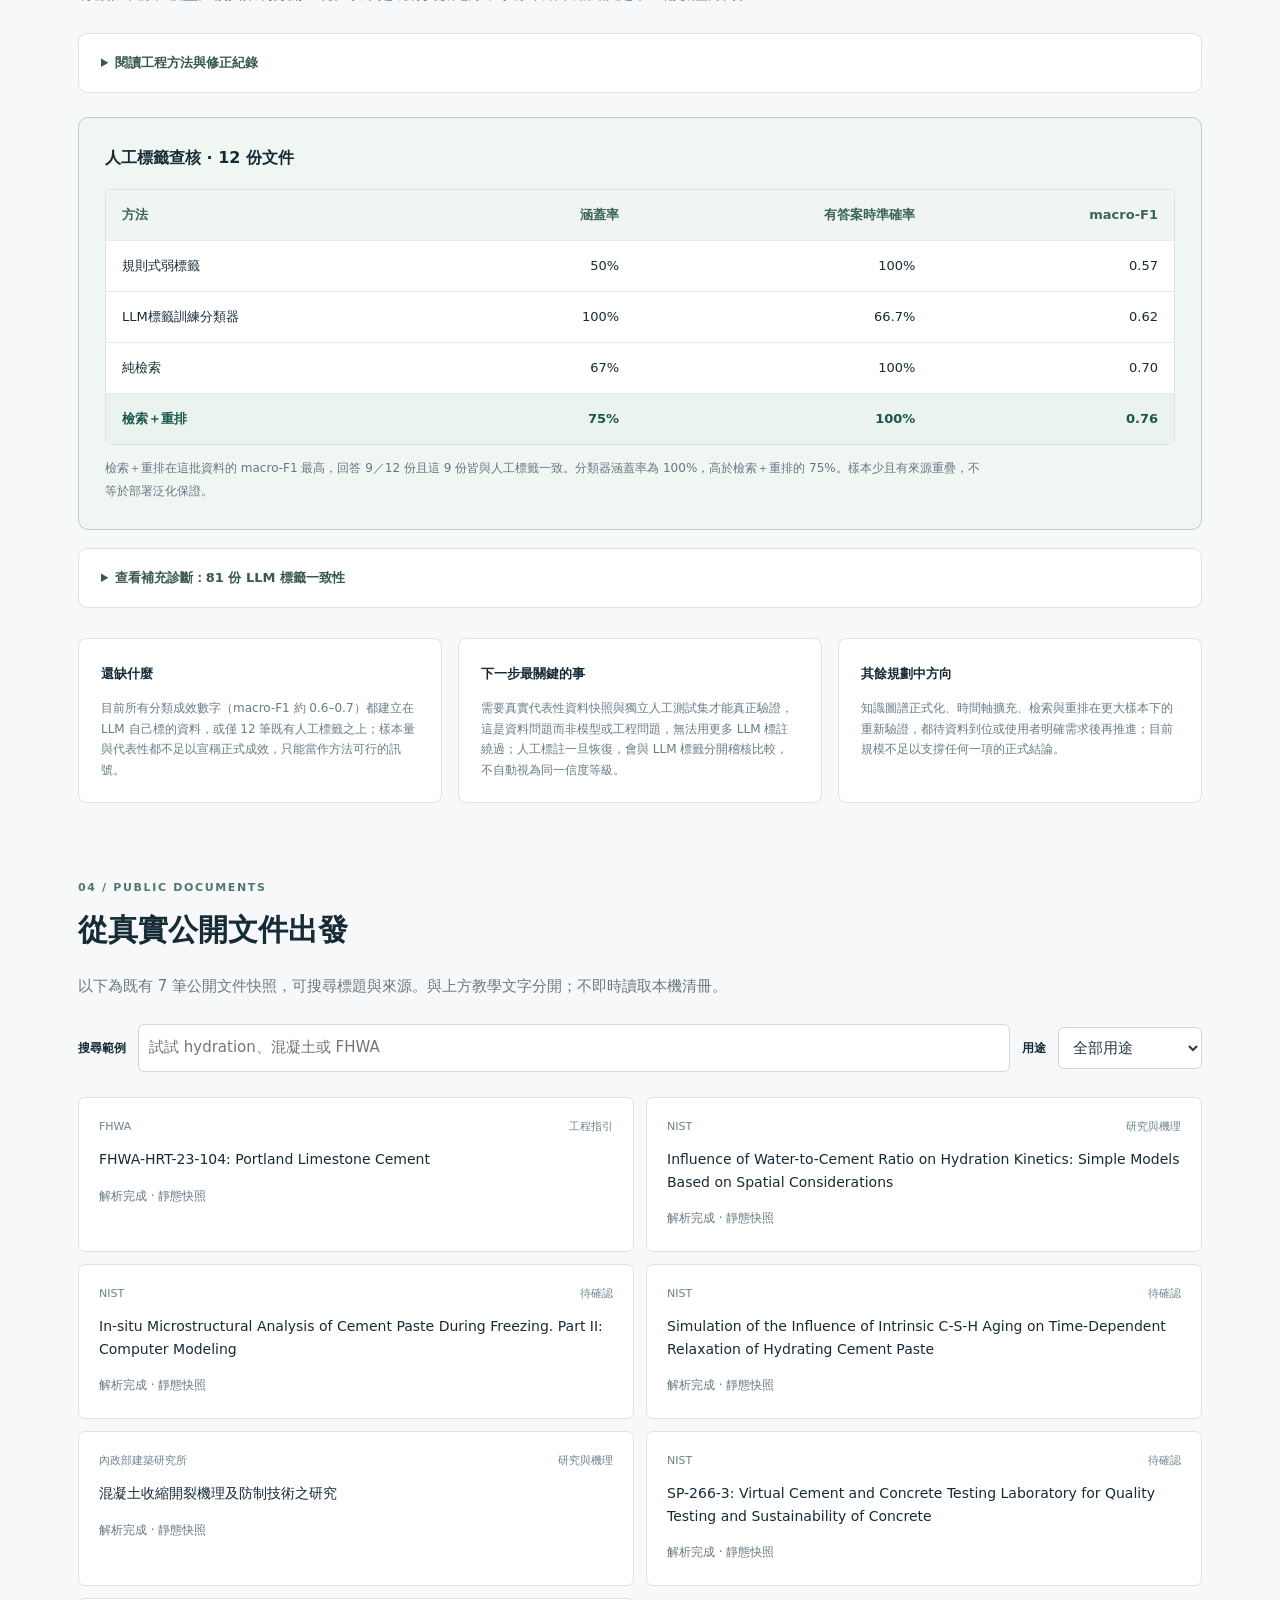
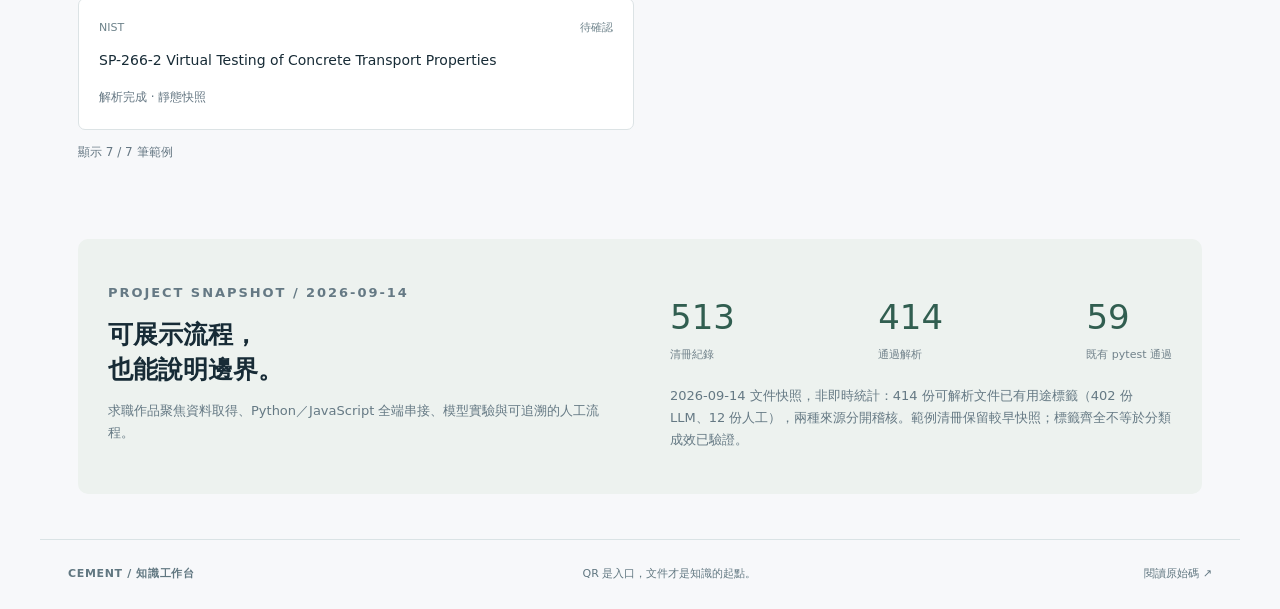
==== commit cadc498a: "Reorganize deployed showcase around model interaction and evidence" ====
--- a/docs/index.html
+++ b/docs/index.html
@@ -1,39 +1,37 @@
-<!doctype html>
-<html lang="zh-Hant"><head><meta charset="utf-8"><meta name="viewport" content="width=device-width,initial-scale=1"><title>水泥知識工作台｜從文件到可追溯的知識</title><meta name="description" content="互動體驗文件用途分類、人工確認與知識分流，探索 Python、JavaScript 與小模型的技術架構。"><link rel="stylesheet" href="showcase.css"></head>
-<body><a class="skip" href="#experience">跳至互動體驗</a><header><a class="brand" href="#"><span class="mark">C</span> CEMENT<span class="brand-sub">知識工作台</span></a><nav aria-label="主導覽"><a href="#purpose">用途</a><a href="#experience">互動體驗</a><a href="#architecture">技術架構</a><a href="#roadmap">成果與方向</a><a href="https://github.com/pososos/QR-code-design" target="_blank" rel="noopener">GitHub ↗</a></nav></header>
-<main><section class="hero" id="purpose"><div><p class="eyebrow">DOCUMENT INTELLIGENCE / 全端 AI 應用原型</p><h1>先讀懂文件用途，<br>再連結知識。</h1><p class="lead">面對散落的研究、手冊與工程資料，先分類、再審核，讓後續檢索與知識整理有跡可循。</p><div class="actions"><a class="button primary" href="#experience">試著分類一份文件 <span>↗</span></a><a class="text-link" href="#architecture">探索技術架構 ↓</a></div><p class="subtle">公開互動展示 · 瀏覽器內運行 · 不需登入</p></div><div class="hero-map" aria-label="文件經用途分類及人工確認後進入知識整理"><div class="map-label">從資料堆，到知識線索</div><div class="file-stack"><span>PDF / 工程指引</span><span>HTML / 研究摘要</span><span>TXT / 實驗記錄</span></div><div class="map-line">↓</div><div class="router">用途分類 <small>證據不足 → 待確認</small></div><div class="map-line">↓ 人工確認</div><div class="map-end"><span>檢索</span><span>事件 × 結果</span><span>時間與標籤</span></div><span class="diagram-note">產品流程示意</span></div></section>
+<!DOCTYPE html>
+
+<html lang="zh-Hant"><head><meta charset="utf-8"/><meta content="width=device-width,initial-scale=1" name="viewport"/><title>水泥知識工作台｜從文件到可追溯的知識</title><meta content="互動體驗文件用途分類、人工確認與知識分流，探索 Python、JavaScript 與小模型的技術架構。" name="description"/><link href="showcase.css" rel="stylesheet"/></head>
+<body><a class="skip" href="#experience">跳至互動體驗</a><header><a class="brand" href="#"><span class="mark">C</span> CEMENT<span class="brand-sub">知識工作台</span></a><nav aria-label="主導覽"><a href="#purpose">用途</a><a href="#experience">互動體驗</a><a href="#architecture">技術架構</a><a href="#roadmap">成果與方向</a><a href="https://github.com/pososos/QR-code-design" rel="noopener" target="_blank">GitHub ↗</a></nav></header>
+<main><section class="hero" id="purpose"><div><p class="eyebrow">DOCUMENT INTELLIGENCE / 全端 AI 應用原型</p><h1>先讀懂文件用途，<br/>再連結知識。</h1><p class="lead">面對散落的研究、手冊與工程資料，先分類、再審核，讓後續檢索與知識整理有跡可循。</p><div class="actions"><a class="button primary" href="#experience">開始分析文件 ↗</a><a class="text-link" href="#architecture">探索技術架構 ↓</a></div><p class="subtle">GitHub Pages × Hugging Face ZeroGPU · 已部署公開推論</p></div><div aria-label="文件經用途分類及人工確認後進入知識整理" class="hero-map"><div class="map-label">從資料堆，到知識線索</div><div class="file-stack"><span>PDF / 工程指引</span><span>HTML / 研究摘要</span><span>TXT / 實驗記錄</span></div><div class="map-line">↓</div><div class="router">用途分類 <small>證據不足 → 待確認</small></div><div class="map-line">↓ 人工確認</div><div class="map-end"><span>檢索</span><span>事件 × 結果</span><span>時間與標籤</span></div><span class="diagram-note">產品流程示意</span></div></section>
 <div class="value-strip"><div><b>01 / 找到方向</b><span>辨識主要用途，減少逐份整理的負擔。</span></div><div><b>02 / 保留判斷</b><span>查看分類證據，讓人修正與確認。</span></div><div><b>03 / 留下依據</b><span>後續關係連回文件、版本與原文。</span></div></div>
-<section id="experience"><div class="section-heading"><div><p class="eyebrow">01 / TRY THE WORKFLOW</p><h2>一份文件，如何被整理？</h2></div><span class="tag">互動沙盒 · 簡化關鍵詞規則</span></div><p class="section-intro">上傳檔案、選一個示例或貼上文字，查看命中依據，再決定用途。此處即時計算規則結果；本機自訓模型與語意模型另見技術架構。</p>
-<div class="workspace"><div class="input-panel"><div class="panel-title"><span class="step">1</span><h3>放入文件線索</h3><button class="quiet" id="reset">重設</button></div><div class="upload-box"><label for="fileInput">上傳檔案測試</label><input id="fileInput" type="file" accept=".pdf,.txt,.md,.csv"><p class="subtle">PDF、UTF-8 TXT／Markdown／CSV · 最大 10 MiB。PDF 最多讀前 10 頁，取前 12,000 字元；掃描影像不含 OCR。</p><p id="fileStatus" role="status" aria-live="polite">檔案僅在此瀏覽器讀取，不傳送到伺服器。</p></div><label for="example">快速載入教學示例</label><select id="example"></select><label for="demoInput">標題或內容片段</label><textarea id="demoInput" maxlength="12000" rows="7" spellcheck="false"></textarea><div class="input-meta"><span>中英文皆可 · 上限 12,000 字元</span><span id="charCount"></span></div><p class="subtle">示例文字為教學撰寫；規則示範不傳送輸入；只有另按「真實模型分析」才送到同站模型服務，重新整理後清除。</p><details><summary>這個示範怎麼判斷？</summary><p>七類各自計算不重複關鍵詞命中數。零命中或最高同分時棄權；這是簡化規則，命中數不是正確機率，也不代表正式模型能力。</p></details></div>
-<div class="result-panel"><div class="panel-title"><span class="step">2</span><h3>查看建議與證據</h3></div><div id="result" aria-live="polite"></div><div id="scores"></div><div class="review-box"><label for="humanLabel">你的判斷（可修正建議）</label><select id="humanLabel"></select><button class="button primary" id="confirm">確認用途，查看下一步 →</button><div id="confirmed" role="status"></div></div></div></div>
-<div class="model-live"><h3>真實模型試用</h3><p id="modelStatus" role="status">正在檢查此網站的模型服務…</p><label for="modelMethod">推論方式</label><select id="modelMethod"><option value="retrieval">多語言檢索模型</option><option value="retrieval_rerank">檢索模型＋內容重排</option><option value="classifier">自訓 TF-IDF 分類模型</option></select><p class="subtle">按下執行會把上方文字片段送至下方訊息顯示的模型服務（本機或公開 Hugging Face Space，狀態會先顯示是哪一種）。服務不保存輸入；結果與上方關鍵詞示範分開。</p><button id="runModel" class="button primary" disabled>以真實模型分析片段</button><pre id="modelResult" aria-live="polite"></pre></div><div class="next-panel"><div><p class="eyebrow">03 / NEXT ACTION</p><h3 id="nextTitle">用途確認後，再選擇處理方式</h3><p id="nextBody">完成上方確認，查看這類文件可整理哪些資訊。</p></div><div class="evidence-flow"><span>原文與版本</span><i>→</i><span>人工確認</span><i>→</i><span>可追溯紀錄</span></div></div></section>
+<section id="experience"><div class="section-heading"><div><p class="eyebrow">01 / TRY THE WORKFLOW</p><h2>一份文件，如何被整理？</h2></div><span class="tag">檔案上傳 · 公開模型推論</span></div><p class="section-intro">上傳檔案或選擇示例，使用多語言檢索模型與重排模型分析用途。也可展開規則示範，比較關鍵詞命中與模型判斷。</p>
+<div class="workspace"><div class="input-panel"><div class="panel-title"><span class="step">1</span><h3>放入文件線索</h3><button class="quiet" id="reset">重設</button></div><div class="upload-box"><label for="fileInput">上傳檔案測試</label><input accept=".pdf,.txt,.md,.csv" id="fileInput" type="file"/><p class="subtle">PDF、UTF-8 TXT／Markdown／CSV · 最大 10 MiB。PDF 最多讀前 10 頁，取前 12,000 字元；掃描影像不含 OCR。</p><p aria-live="polite" id="fileStatus" role="status">檔案僅在此瀏覽器讀取，不傳送到伺服器。</p></div><label for="example">快速載入教學示例</label><select id="example"></select><label for="demoInput">標題或內容片段</label><textarea id="demoInput" maxlength="12000" rows="7" spellcheck="false"></textarea><div class="input-meta"><span>中英文皆可 · 上限 12,000 字元</span><span id="charCount"></span></div><p class="subtle">教學示例不是真實文件摘錄。讀檔在瀏覽器完成；按下模型分析才將片段送至狀態列顯示的服務。</p><details><summary>這個示範怎麼判斷？</summary><p>七類各自計算不重複關鍵詞命中數。零命中或最高同分時棄權；這是簡化規則，命中數不是正確機率，也不代表正式模型能力。</p></details></div>
+<div class="result-panel"><div class="panel-title"><span class="step">2</span><h3>執行模型，查看結果</h3></div><div class="model-live"><p id="modelStatus" role="status">正在檢查此網站的模型服務…</p><label for="modelMethod">推論方式</label><select id="modelMethod"><option value="retrieval">多語言檢索模型</option><option value="retrieval_rerank">檢索模型＋內容重排</option><option value="classifier">自訓 TF-IDF 分類模型</option></select><p class="subtle">執行時只傳送目前文字片段至狀態列顯示的模型服務。結果需人工判讀；免費 GPU 可能排隊。</p><button class="button primary" disabled="" id="runModel">分析文件用途 →</button><pre aria-live="polite" data-placeholder="模型結果會顯示在這裡。先選擇文件與推論方式，再按下分析。" id="modelResult"></pre></div><details class="rule-disclosure"><summary>比較：關鍵詞規則與人工確認</summary><div aria-live="polite" id="result"></div><div id="scores"></div><div class="review-box"><label for="humanLabel">你的判斷（可修正建議）</label><select id="humanLabel"></select><button class="button primary" id="confirm">確認用途，查看下一步 →</button><div id="confirmed" role="status"></div></div></details></div></div>
+<div class="next-panel"><div><p class="eyebrow">03 / NEXT ACTION</p><h3 id="nextTitle">用途確認後，再選擇處理方式</h3><p id="nextBody">可在「關鍵詞規則與人工確認」中選擇用途，查看後續整理方式。</p></div><div class="evidence-flow"><span>原文與版本</span><i>→</i><span>人工確認</span><i>→</i><span>可追溯紀錄</span></div></div></section>
 <section id="architecture"><div class="section-heading"><div><p class="eyebrow">02 / UNDER THE HOOD</p><h2>系統如何組成，資料如何流動</h2></div><span class="tag">點選階段，查看輸入與輸出</span></div><p class="section-intro">公開頁使用原生 JavaScript；完整工作台由本機 Python API、SQLite 與分類／檢索模型組成。</p><div class="system-design">
-<div class="deployment public-zone"><div class="zone-heading"><b>A / 公開展示層</b><span>GitHub Pages · 你目前所在的頁面</span></div><div class="system-flow"><div class="sys-node">QR／網址<small>進入展示頁</small></div><span class="connector">→</span><div class="sys-node">瀏覽器 JavaScript<small>PDF.js 讀檔／規則計分</small></div><span class="connector">→</span><div class="sys-node">互動結果<small>人工修正 · 僅本次頁面</small></div></div><p class="zone-note">GitHub Pages 規則示範獨立運行；真實模型按鈕僅在另行部署的模型展示服務可用，須明確點擊才傳送文字。</p></div>
-<div class="deployment local-zone"><div class="zone-heading"><b>B / 本機完整工作台</b><span>Python 服務與資料保存在同一台電腦</span></div>
+<div class="deployment public-zone"><div class="zone-heading"><b>A / 公開部署架構</b><span>GitHub Pages ＋ Hugging Face Space</span></div><div class="system-flow"><div class="sys-node">瀏覽器前端<small>上傳／PDF.js 擷取片段</small></div><span class="connector">→</span><div class="sys-node cloud-node">Hugging Face ZeroGPU<small>Gradio API · 檢索＋內容重排</small></div><span class="connector">→</span><div class="sys-node">分類結果與路由<small>SSE 回傳 · 顯示棄權與耗時</small></div></div><p class="zone-note">點擊分析才送出文字；規則計分在瀏覽器執行。本機服務可用時優先使用本機 API，公開 Space 不包含自訓分類模型。</p></div>
+<details class="architecture-disclosure"><summary>展開本機完整工作台架構 · API、資料庫與批次處理</summary><div class="deployment local-zone"><div class="zone-heading"><b>B / 本機完整工作台</b><span>Python 服務與資料保存在同一台電腦</span></div>
 <div class="layer-label">使用者介面</div><div class="system-flow"><div class="sys-node wide">原生 JavaScript 管理介面<small>清冊／搜尋　·　人工審核　·　圖譜　·　時間軸</small></div></div><div class="vertical-link">↓ HTTP 請求　↑ JSON 結果</div><div class="api-node">FastAPI / API 服務層<small>文件分頁、審核寫入、預測、檢索與圖譜操作</small></div>
 <div class="vertical-link">↓ 按功能呼叫 Python 模組　↑ 回傳結果</div>
-<div class="service-grid"><div class="service-card"><b>用途分類</b><p>解析文字 → TF-IDF 特徵 → 自訓 Logistic Regression → 待審建議</p><code>train.py / api.py</code></div><div class="service-card"><b>雙路檢索</b><p>關鍵字 → FTS5<br>語意 → 多語言檢索模型 E5 → 候選 → 可選 BGE 重排</p><code>search.py / vector_search.py</code></div><div class="service-card"><b>知識整理</b><p>原文 → 規則候選 → 人工接受 → 事件／條件／結果 → 關係與 tag</p><code>graph_extract.py / graph_store.py</code></div></div>
+<div class="service-grid"><div class="service-card"><b>用途分類</b><p>解析文字 → TF-IDF 特徵 → 自訓 Logistic Regression → 待審建議</p><code>train.py / api.py</code></div><div class="service-card"><b>雙路檢索</b><p>關鍵字 → FTS5<br/>語意 → 多語言檢索模型 E5 → 候選 → 可選 BGE 重排</p><code>search.py / vector_search.py</code></div><div class="service-card"><b>知識整理</b><p>原文 → 規則候選 → 人工接受 → 事件／條件／結果 → 關係與 tag</p><code>graph_extract.py / graph_store.py</code></div></div>
 <div class="vertical-link">↕ 讀寫清冊、索引、審核紀錄與證據；讀取模型檔</div>
-<div class="storage-grid"><div class="storage-node"><b>SQLite · catalog.sqlite</b><p>文件／來源／人工標籤／FTS5<br>向量快取／圖譜節點與關係／操作紀錄</p></div><div class="storage-node"><b>檔案儲存</b><p>原始 PDF、HTML、TXT／頁碼文字<br>自訓 joblib／預訓練模型快取／實驗報告</p></div></div>
-<div class="batch-lane"><b>批次資料準備 · CLI 手動啟動</b><div>公開來源 → 爬蟲 Skill／Python → SHA-256 去重 → 原始檔與清冊 → 文字解析 → 審核、索引與候選抽取</div><p>訓練由 CLI 另行啟動並輸出模型檔，API 載入預測；現有 pipeline CLI 可串接已下載文件的解析、索引與候選抽取，保存步驟狀態供恢復；爬蟲及訓練另行啟動。</p></div></div>
-<div class="experiment-zone"><b>C / 模型設計實驗 · 與線上預測分開</b><div class="model-flow"><span>標題／目錄</span><i>→</i><span>多語言檢索模型<br><small>比較文件與用途描述</small></span><i>→ 證據不足</i><span>內容檢索＋重排模型<br><small>逐對評估候選用途</small></span><i>→</i><span>候選或棄權</span></div><p>先標題、再目錄，最後才用內容；重排僅在內容階段。這是用途分類的離線實驗，與上方搜尋服務的候選重排用途不同。</p></div>
-<div class="design-decisions"><div><b>為什麼把分類與檢索分開？</b><p>分類協助整理；搜尋仍跨類別，避免分類錯誤讓文件永遠找不到。</p></div><div><b>為什麼保留人工關卡？</b><p>弱標籤和模型分數都只是建議；圖譜關係需連回原文證據。</p></div><div><b>新增文件怎麼處理？</b><p>先識別內容與版本，再更新相關解析與衍生快取。現有小規模實作仍需明確執行索引更新。</p></div></div></div><h3 class="module-heading">探索各模組的輸入與輸出</h3><div class="arch-layout"><div id="archSteps" class="arch-steps" role="group" aria-label="技術階段"></div><article id="archDetail" class="arch-detail" aria-live="polite"></article></div><div class="boundary"><div><b>本頁：可立即操作</b><p>檔案讀取、七類規則計分、人工確認模擬、範例搜尋。GitHub Pages 無模型後端；模型展示服務另提供同站推論，人工確認仍僅保留在本次頁面。</p></div><div><b>本機：已實作能力</b><p>自訓 TF-IDF 分類、多語言檢索模型與重排模型、圖譜人工關係與時間軸。</p></div><div><b>後續：仍需驗證</b><p>真實資料分布的分類成效、檢索品質與 TB 規模效能。圖譜關係仍需人判讀。</p></div></div></section>
-<section id="documents"><div class="section-heading"><div><p class="eyebrow">03 / PUBLIC DOCUMENTS</p><h2>從真實公開文件出發</h2></div></div><p class="section-intro">以下為既有 7 筆公開文件快照，可搜尋標題與來源。與上方教學文字分開；不即時讀取本機清冊。</p><div class="catalog-tools"><label for="search">搜尋範例</label><input id="search" type="search" placeholder="試試 hydration、混凝土或 FHWA"><label for="filter">用途</label><select id="filter"><option value="all">全部用途</option><option value="research">研究與機理</option><option value="guidance">工程指引</option><option value="unlabeled">待確認</option></select></div><div id="docCards" class="doc-cards"></div><p id="docCount" class="subtle" role="status"></p></section>
-<section id="roadmap"><div class="section-heading"><div><p class="eyebrow">04 / VALUE &amp; ROADMAP</p><h2>這次展示證明了什麼，<br>下一步缺什麼。</h2></div><span class="tag">2026-09-14 更新</span></div><p class="section-intro">求職展示的重點不是「分類很準」，而是工程方法本身可重跑、可稽核、敢公開弱點。這裡直接說明目前 LLM 輔助標註實驗實際證明了什麼能力，以及往後推進真正缺的東西。</p>
-<div class="design-decisions">
+<div class="storage-grid"><div class="storage-node"><b>SQLite · catalog.sqlite</b><p>文件／來源／人工標籤／FTS5<br/>向量快取／圖譜節點與關係／操作紀錄</p></div><div class="storage-node"><b>檔案儲存</b><p>原始 PDF、HTML、TXT／頁碼文字<br/>自訓 joblib／預訓練模型快取／實驗報告</p></div></div>
+<div class="batch-lane"><b>批次資料準備 · CLI 手動啟動</b><div>公開來源 → 爬蟲 Skill／Python → SHA-256 去重 → 原始檔與清冊 → 文字解析 → 審核、索引與候選抽取</div><p>訓練由 CLI 另行啟動並輸出模型檔，API 載入預測；現有 pipeline CLI 可串接已下載文件的解析、索引與候選抽取，保存步驟狀態供恢復；爬蟲及訓練另行啟動。</p></div></div></details>
+<div class="experiment-zone"><b>B / 檢索與重排的判斷順序</b><div class="model-flow"><span>標題／目錄</span><i>→</i><span>多語言檢索模型<br/><small>比較文件與用途描述</small></span><i>→ 證據不足</i><span>內容檢索＋重排模型<br/><small>逐對評估候選用途</small></span><i>→</i><span>候選或棄權</span></div><p>先標題、再目錄，證據不足才看內容並啟用重排。這條實驗路線已接入公開試用；用途候選仍需人工確認。</p></div>
+<div class="design-decisions"><div><b>為什麼把分類與檢索分開？</b><p>分類協助整理；搜尋仍跨類別，避免分類錯誤讓文件永遠找不到。</p></div><div><b>為什麼保留人工關卡？</b><p>弱標籤和模型分數都只是建議；圖譜關係需連回原文證據。</p></div><div><b>新增文件怎麼處理？</b><p>先識別內容與版本，再更新相關解析與衍生快取。現有小規模實作仍需明確執行索引更新。</p></div></div></div><details class="architecture-disclosure"><summary>探索實作模組 · 輸入、輸出與原始碼</summary><div class="arch-layout"><div aria-label="技術階段" class="arch-steps" id="archSteps" role="group"></div><article aria-live="polite" class="arch-detail" id="archDetail"></article></div></details><div class="boundary"><div><b>本頁：可立即操作</b><p>檔案讀取、規則比較、公開 Space 推論與範例搜尋；人工確認僅保留在本次頁面。</p></div><div><b>本機：已實作能力</b><p>自訓 TF-IDF 分類、多語言檢索模型與重排模型、圖譜人工關係與時間軸。</p></div><div><b>後續：仍需驗證</b><p>真實資料分布的分類成效、檢索品質與 TB 規模效能。圖譜關係仍需人判讀。</p></div></div></section>
+<section id="roadmap"><div class="section-heading"><div><p class="eyebrow">03 / EVIDENCE &amp; NEXT STEPS</p><h2>實驗成果與下一步</h2></div><span class="tag">2026-09-14 更新</span></div><p class="section-intro">將標註來源、模型比較與限制分開呈現。以下是既有實驗紀錄；小樣本結果用於決定下一輪驗證方向。</p>
+<details class="method-disclosure"><summary>閱讀工程方法與修正紀錄</summary><div class="design-decisions">
 <div><b>可稽核的標註來源</b><p>暫緩人工標註期間，改由 LLM 直接讀 240 份文件標題與內容片段判斷用途，寫入獨立 reviewer 身份，與既有 12 份人工標籤全程分開稽核，可追溯是誰、何時、依據什麼判斷，不覆寫既有人工結果。</p></div>
 <div><b>同一測試集頭對頭比較</b><p>把規則式弱標籤、LLM 標籤訓練的分類器、純檢索、檢索＋重排四種方法放進完全相同的測試文件比較；過程中抓到並修正一個真實的資料洩漏 bug（評估用的模型不小心看過答案）。這種可重現的比較方法，本身比任何單一準確率數字更能代表工程能力。</p></div>
 <div><b>連自己的錯誤都公開修正</b><p>最初把「檢索＋重排」跟兩組測試結果混著下結論，被指出其中一組的真值其實是 LLM 自己標的標籤、拿來評斷跟這套標籤無關的方法並不公平（循環論證）；已重新拆開兩組證據並修正結論，過程與修正說明直接留在下方與 README，不是事後才悄悄改掉。</p></div>
-</div>
-<div class="results-compare">
-<div><h4>測試組2 · 12份獨立人工標籤（唯一有效證據）</h4><table class="result-table"><thead><tr><th>方法</th><th>涵蓋率</th><th>有答案時準確率</th><th>macro-F1</th></tr></thead><tbody><tr><td>規則式弱標籤</td><td>50%</td><td>100%</td><td>0.57</td></tr><tr><td>LLM標籤訓練分類器</td><td>100%</td><td>66.7%</td><td>0.62</td></tr><tr><td>純檢索</td><td>67%</td><td>100%</td><td>0.70</td></tr><tr class="best"><td>檢索＋重排</td><td>75%</td><td>100%</td><td>0.76</td></tr></tbody></table><p class="subtle">四個方法中 macro-F1 與涵蓋率都最高，且有答案時從未答錯——支持繼續投入檢索＋重排這個方向。n=12 樣本量小，還不是正式效能保證，但目前沒有出現不利訊號。</p></div>
-<div><h4>測試組1 · 81份 holdout（真值是LLM自己的標籤，僅供診斷）</h4><table class="result-table"><thead><tr><th>方法</th><th>涵蓋率</th><th>與LLM標籤一致率</th></tr></thead><tbody><tr><td>規則式弱標籤</td><td>22%</td><td>100%</td></tr><tr><td>LLM標籤訓練分類器</td><td>100%</td><td>81.5%†</td></tr><tr><td>純檢索</td><td>33%</td><td>81.5%</td></tr><tr><td>檢索＋重排</td><td>43%</td><td>65.7%</td></tr></tbody></table><p class="subtle">†這個分類器就是用這組標籤訓練出來的，一致率高是必然，不是驗證。這組真值不是獨立人工判讀，不能拿來評斷檢索／重排「對不對」——只放出來當作標籤與方法之間一致性的參考。</p></div>
-</div>
+</div></details>
+<div class="primary-evidence"><h4>人工標籤查核 · 12 份文件</h4><div aria-label="方法比較表，可左右捲動" class="comparison-scroll" role="region" tabindex="0"><table class="result-table"><thead><tr><th>方法</th><th>涵蓋率</th><th>有答案時準確率</th><th>macro-F1</th></tr></thead><tbody><tr><td>規則式弱標籤</td><td>50%</td><td>100%</td><td>0.57</td></tr><tr><td>LLM標籤訓練分類器</td><td>100%</td><td>66.7%</td><td>0.62</td></tr><tr><td>純檢索</td><td>67%</td><td>100%</td><td>0.70</td></tr><tr class="best"><td>檢索＋重排</td><td>75%</td><td>100%</td><td>0.76</td></tr></tbody></table></div><p class="subtle">檢索＋重排在這批資料的 macro-F1 最高，回答 9／12 份且這 9 份皆與人工標籤一致。分類器涵蓋率為 100%，高於檢索＋重排的 75%。樣本少且有來源重疊，不等於部署泛化保證。</p></div><details class="diagnostic-disclosure"><summary>查看補充診斷：81 份 LLM 標籤一致性</summary><div><h4>LLM 標籤一致性診斷 · 81 份留出文件</h4><div aria-label="方法比較表，可左右捲動" class="comparison-scroll" role="region" tabindex="0"><table class="result-table"><thead><tr><th>方法</th><th>涵蓋率</th><th>與LLM標籤一致率</th></tr></thead><tbody><tr><td>規則式弱標籤</td><td>22%</td><td>100%</td></tr><tr><td>LLM標籤訓練分類器</td><td>100%</td><td>81.5%†</td></tr><tr><td>純檢索</td><td>33%</td><td>81.5%</td></tr><tr><td>檢索＋重排</td><td>43%</td><td>65.7%</td></tr></tbody></table></div><p class="subtle">†分類器以其他文件的 LLM 標籤訓練；本表量測留出文件與 LLM 標籤的一致性。這不是獨立人工真值，不能將不一致直接視為模型判斷錯誤。</p></div></details>
 <div class="boundary">
 <div><b>還缺什麼</b><p>目前所有分類成效數字（macro-F1 約 0.6–0.7）都建立在 LLM 自己標的資料，或僅 12 筆既有人工標籤之上；樣本量與代表性都不足以宣稱正式成效，只能當作方法可行的訊號。</p></div>
 <div><b>下一步最關鍵的事</b><p>需要真實代表性資料快照與獨立人工測試集才能真正驗證，這是資料問題而非模型或工程問題，無法用更多 LLM 標註繞過；人工標註一旦恢復，會與 LLM 標籤分開稽核比較，不自動視為同一信度等級。</p></div>
 <div><b>其餘規劃中方向</b><p>知識圖譜正式化、時間軸擴充、檢索與重排在更大樣本下的重新驗證，都待資料到位或使用者明確需求後再推進；目前規模不足以支撐任何一項的正式結論。</p></div>
 </div>
-</section>
-<section class="project-note"><div><p class="eyebrow">PROJECT SNAPSHOT / 2026-09-14</p><h2>可展示流程，<br>也能說明邊界。</h2><p>求職作品聚焦資料取得、Python／JavaScript 全端串接、模型實驗與可追溯的人工流程。</p></div><div><div class="metrics"><div><b>513</b><span>清冊紀錄</span></div><div><b>414</b><span>通過解析</span></div><div><b>59</b><span>既有 pytest 通過</span></div></div><p class="subtle">依 README 與驗證紀錄的歷史快照，非即時數據。分類標籤共251份（239份LLM標註＋12份人工），LLM標籤未經獨立代表性測試集驗證，不作泛化準確率承諾；資料收集仍有來源偏差。</p></div></section>
-</main><footer><a class="brand" href="#">CEMENT / 知識工作台</a><span>QR 是入口，文件才是知識的起點。</span><a href="https://github.com/pososos/QR-code-design" target="_blank" rel="noopener">閱讀原始碼 ↗</a></footer><noscript>此頁互動需要 JavaScript。用途與技術範圍仍可閱讀；完整文件請見 GitHub。</noscript><script src="showcase.js"></script></body></html>+</section><section id="documents"><div class="section-heading"><div><p class="eyebrow">04 / PUBLIC DOCUMENTS</p><h2>從真實公開文件出發</h2></div></div><p class="section-intro">以下為既有 7 筆公開文件快照，可搜尋標題與來源。與上方教學文字分開；不即時讀取本機清冊。</p><div class="catalog-tools"><label for="search">搜尋範例</label><input id="search" placeholder="試試 hydration、混凝土或 FHWA" type="search"/><label for="filter">用途</label><select id="filter"><option value="all">全部用途</option><option value="research">研究與機理</option><option value="guidance">工程指引</option><option value="unlabeled">待確認</option></select></div><div class="doc-cards" id="docCards"></div><p class="subtle" id="docCount" role="status"></p></section>
+
+<section class="project-note"><div><p class="eyebrow">PROJECT SNAPSHOT / 2026-09-14</p><h2>可展示流程，<br/>也能說明邊界。</h2><p>求職作品聚焦資料取得、Python／JavaScript 全端串接、模型實驗與可追溯的人工流程。</p></div><div><div class="metrics"><div><b>513</b><span>清冊紀錄</span></div><div><b>414</b><span>通過解析</span></div><div><b>59</b><span>既有 pytest 通過</span></div></div><p class="subtle">2026-09-14 文件快照，非即時統計：414 份可解析文件已有用途標籤（402 份 LLM、12 份人工），兩種來源分開稽核。範例清冊保留較早快照；標籤齊全不等於分類成效已驗證。</p></div></section>
+</main><footer><a class="brand" href="#">CEMENT / 知識工作台</a><span>QR 是入口，文件才是知識的起點。</span><a href="https://github.com/pososos/QR-code-design" rel="noopener" target="_blank">閱讀原始碼 ↗</a></footer><noscript>此頁互動需要 JavaScript。用途與技術範圍仍可閱讀；完整文件請見 GitHub。</noscript><script src="showcase.js"></script></body></html>
--- a/docs/showcase.css
+++ b/docs/showcase.css
@@ -8,3 +8,91 @@
 
 .results-compare{display:grid;grid-template-columns:1fr 1fr;gap:24px;margin:22px 0}.results-compare h4{font-size:13px;margin:0 0 12px}.result-table{width:100%;border-collapse:collapse;font-size:12px;background:white;border:1px solid #dbe3e6;border-radius:7px;overflow:hidden}.result-table th,.result-table td{padding:8px 10px;text-align:left;border-bottom:1px solid #e6ebec}.result-table th{background:#f0f5f2;color:#3b6557;font-weight:600}.result-table tr:last-child td{border-bottom:0}.result-table tr.best td{background:#eaf3ee;font-weight:700;color:#19584d}.results-compare .subtle{margin-top:10px}
 @media(max-width:800px){.results-compare{grid-template-columns:1fr}}
+/* Deployment-first editorial layout — 2026-09-14 */
+:root { --line:#dce4e1; --forest:#19584d; }
+main { max-width:1180px; }
+section { margin:76px 0; }
+header { box-shadow:0 4px 18px #183c3005; }
+nav a { padding:8px 0; white-space:nowrap; }
+nav a:hover { color:var(--forest); }
+.hero { gap:60px; margin:60px 0 42px; }
+.hero .eyebrow { max-width:430px; }
+.value-strip { margin-bottom:12px; }
+.section-heading { align-items:flex-end; }
+.section-heading .eyebrow { margin-top:0; }
+.section-intro { max-width:850px; }
+.workspace { box-shadow:0 12px 40px #234b3b07; align-items:start; }
+.input-panel { background:#fff; }
+.result-panel { min-width:0; background:#f5f8f6; }
+.workspace .model-live { margin:0; padding:0; border:0; border-radius:0; background:transparent; }
+.model-live select { max-width:none; }
+.model-live #modelStatus { font-size:12px; line-height:1.8; border-left:3px solid #8faf9e; padding:8px 12px; background:#eaf1ec; }
+#runModel { width:100%; padding:14px; margin-top:8px; }
+#modelResult { margin:18px 0 0; padding:20px; min-height:175px; background:#fff; border:1px solid #d7e3dc; border-radius:8px; font:13px/1.9 system-ui,sans-serif; }
+#modelResult:empty::before { content:attr(data-placeholder); color:#778780; }
+.rule-disclosure { border-top:1px solid #d6e1db; margin-top:22px; padding-top:16px; }
+.rule-disclosure>summary { font-size:13px; font-weight:600; color:#42685b; padding:6px 0; }
+.rule-disclosure #result { margin-top:18px; }
+.rule-disclosure .verdict { font-size:20px; }
+.rule-disclosure .review-box .primary { background:#e1ebe5; color:#284e40; }
+.next-panel { padding:18px 24px; background:#edf2ef; }
+.next-panel h3 { font-size:16px; }
+.next-panel .eyebrow { margin-top:0; }
+.next-panel p { margin-bottom:0; }
+.upload-box { padding:16px; background:#f8faf8; }
+#fileInput::file-selector-button { border:0; border-radius:4px; padding:8px 12px; background:#e3eee7; color:#255b45; margin-right:12px; cursor:pointer; }
+.public-zone { background:#edf4f0; padding:28px; }
+.cloud-node { background:#19584d; color:#fff; border-color:#19584d; }
+.cloud-node small { color:#d9e7e0; }
+.architecture-disclosure,.diagnostic-disclosure,.method-disclosure { background:white; border:1px solid var(--line); border-radius:9px; margin:18px 0; }
+.architecture-disclosure>summary,.diagnostic-disclosure>summary,.method-disclosure>summary { padding:18px 22px; color:#36594b; font-size:13px; font-weight:600; }
+.architecture-disclosure[open]>summary,.diagnostic-disclosure[open]>summary,.method-disclosure[open]>summary { border-bottom:1px solid var(--line); }
+.architecture-disclosure .local-zone { margin:0; border:0; }
+.architecture-disclosure .arch-layout { padding:20px; }
+.experiment-zone { background:#faf9f4; }
+.boundary { margin-top:30px; }
+#roadmap { border-top:1px solid var(--line); padding-top:42px; }
+.primary-evidence { padding:26px; border:1px solid #b8d1c3; border-radius:10px; background:#f0f6f2; margin:24px 0 18px; }
+.primary-evidence h4,.diagnostic-disclosure h4 { font-size:16px; margin:0 0 18px; }
+.diagnostic-disclosure>div { padding:24px; }
+.method-disclosure .design-decisions { margin:0; padding:24px; }
+.comparison-scroll { overflow-x:auto; border:1px solid #d9e4dc; border-radius:6px; background:white; }
+.result-table { min-width:540px; font-size:13px; border:0; }
+.result-table th,.result-table td { padding:14px 16px; }
+.result-table td:not(:first-child),.result-table th:not(:first-child) { text-align:right; font-variant-numeric:tabular-nums; }
+.primary-evidence .subtle { max-width:880px; margin-bottom:0; line-height:1.9; }
+#roadmap .boundary { gap:16px; }
+#roadmap .boundary>div { background:white; padding:22px; border:1px solid var(--line); border-radius:8px; }
+#roadmap .boundary p { margin-bottom:0; }
+.project-note { margin-bottom:45px; background:#edf2ef; padding:30px; border:0; border-radius:10px; }
+.project-note h2 { font-size:25px; }
+@media(max-width:800px) {
+ html { scroll-padding-top:132px; }
+ header { padding:13px 20px; gap:7px; }
+ header .brand { font-size:14px; }
+ nav { width:100%; overflow-x:auto; gap:22px; padding:0 0 2px; }
+ main { padding:0 18px; }
+ section { margin:50px 0; }
+ .hero { margin-top:36px; gap:26px; }
+ .hero-map { max-width:none; padding:22px; }
+ .value-strip { gap:16px; }
+ .value-strip>div { display:grid; grid-template-columns:112px 1fr; gap:10px; }
+ .value-strip b { margin:0; }
+ .section-heading h2 { font-size:26px; }
+ .section-heading { gap:10px; }
+ .workspace { grid-template-columns:minmax(0,1fr); }
+ .input-panel,.result-panel { width:100%; padding:20px; }
+ .public-zone { padding:20px; }
+ .architecture-disclosure .arch-layout { padding:14px; }
+ .primary-evidence,.diagnostic-disclosure>div { padding:18px; }
+ .result-table th,.result-table td { padding:12px; }
+ .project-note { padding:22px; }
+ #modelResult { min-height:145px; }
+}
+.workspace { align-items:stretch; }
+@media(max-width:800px) {
+ .section-heading { align-items:flex-start; }
+ .result-table { min-width:0; table-layout:fixed; font-size:11px; }
+ .result-table th,.result-table td { padding:11px 6px; overflow-wrap:anywhere; }
+ .result-table th:first-child { width:37%; }
+}
